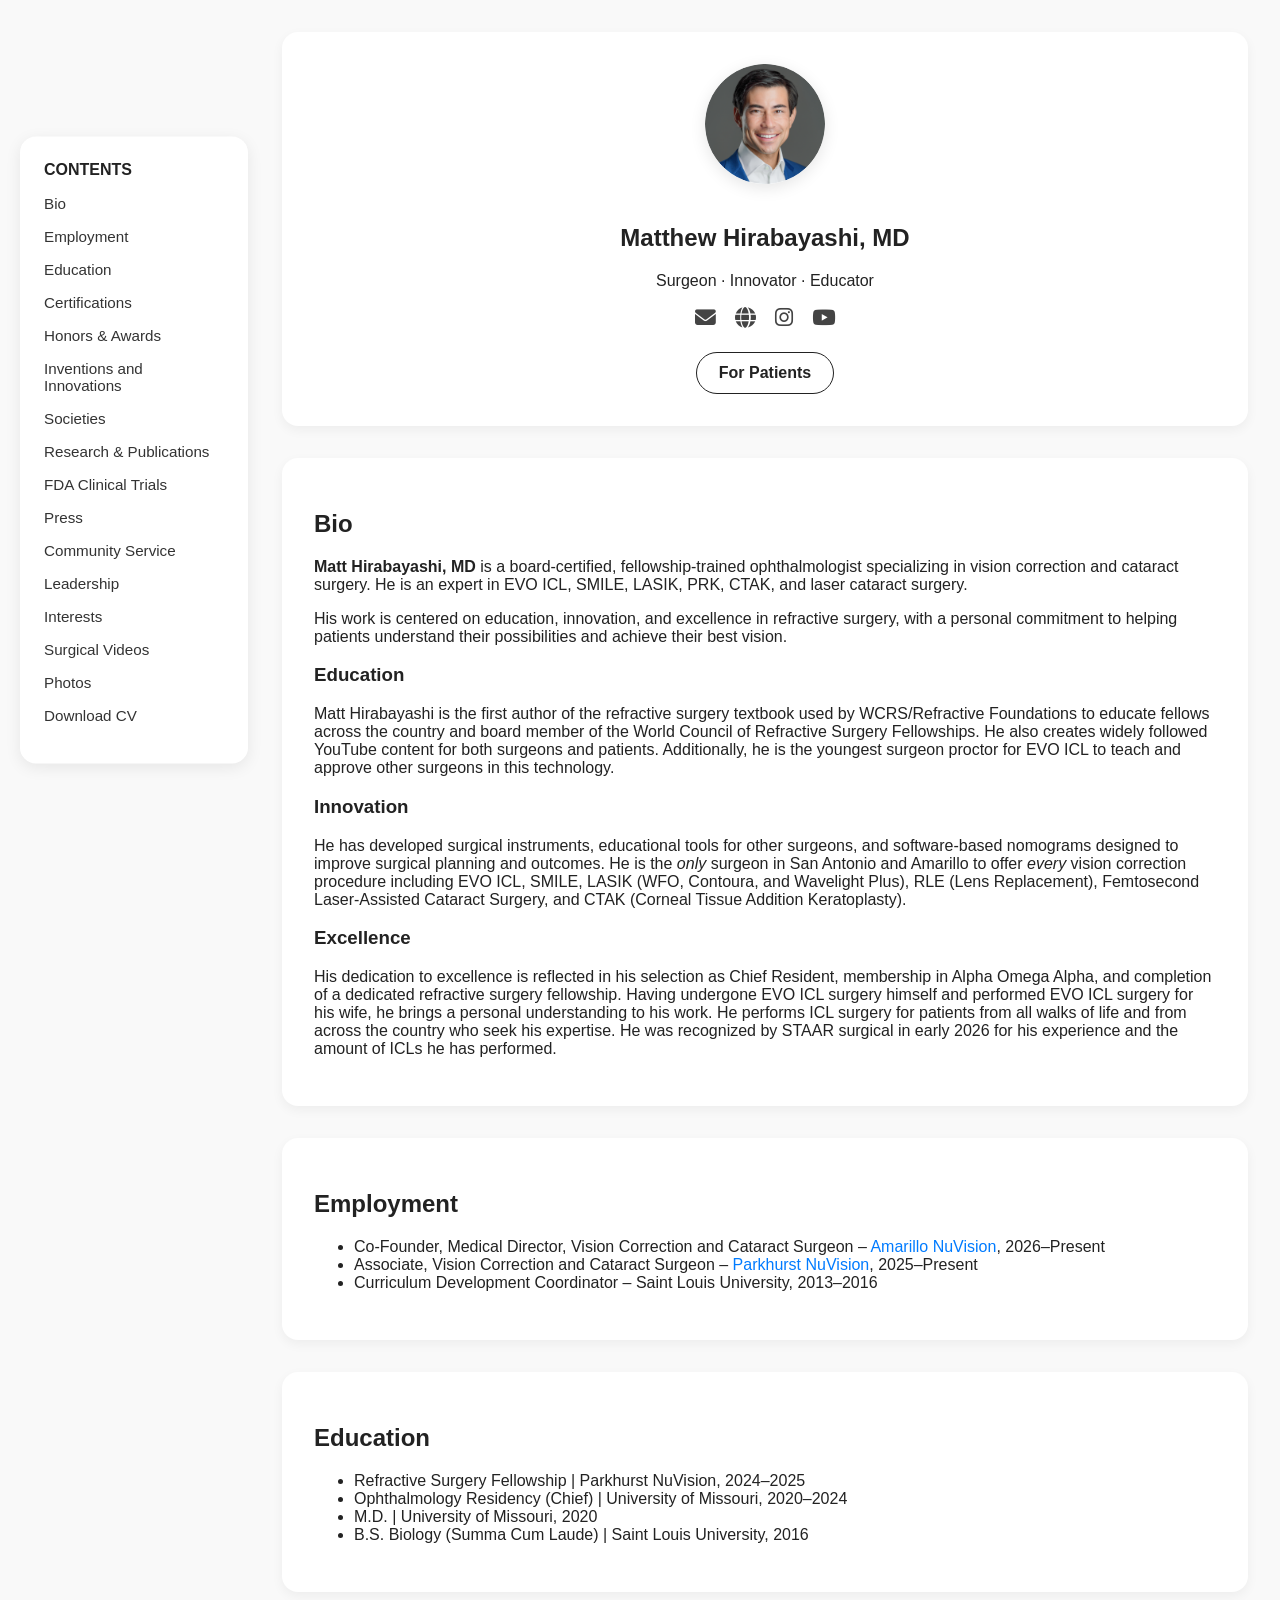
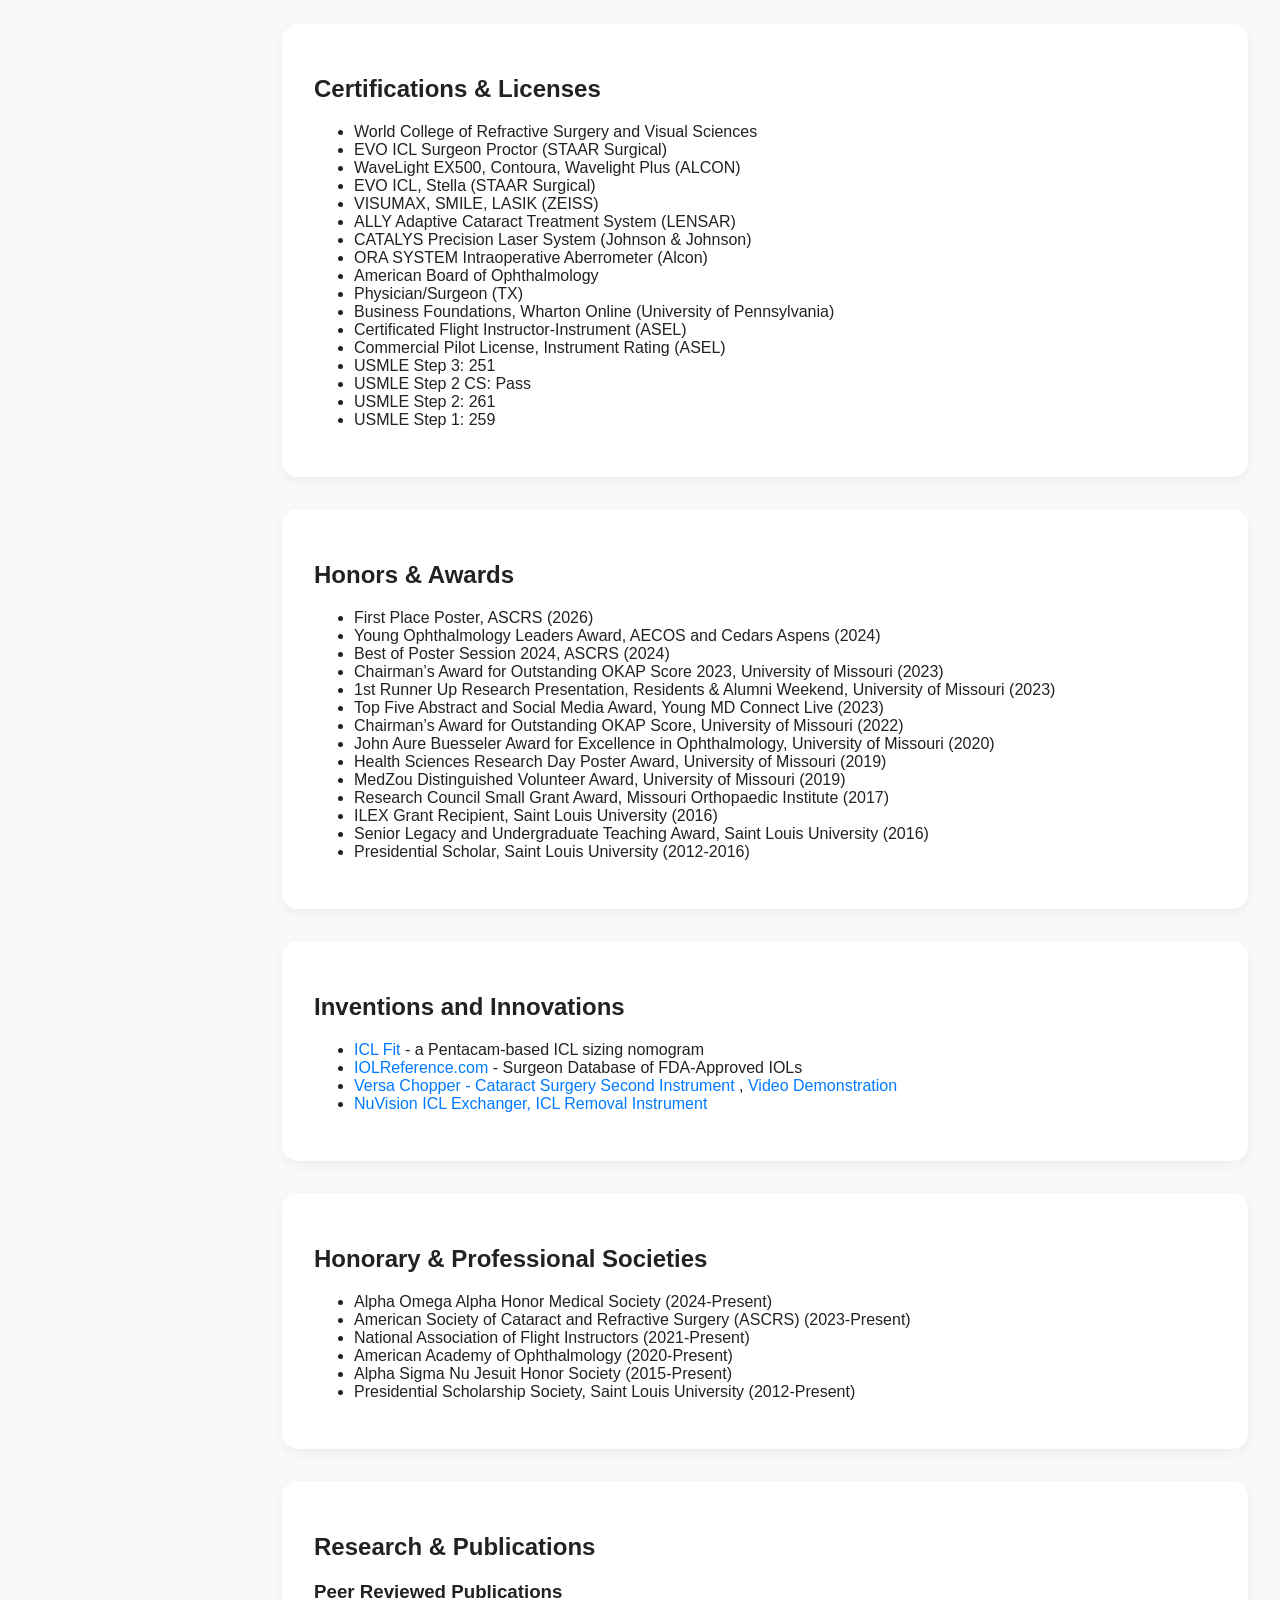
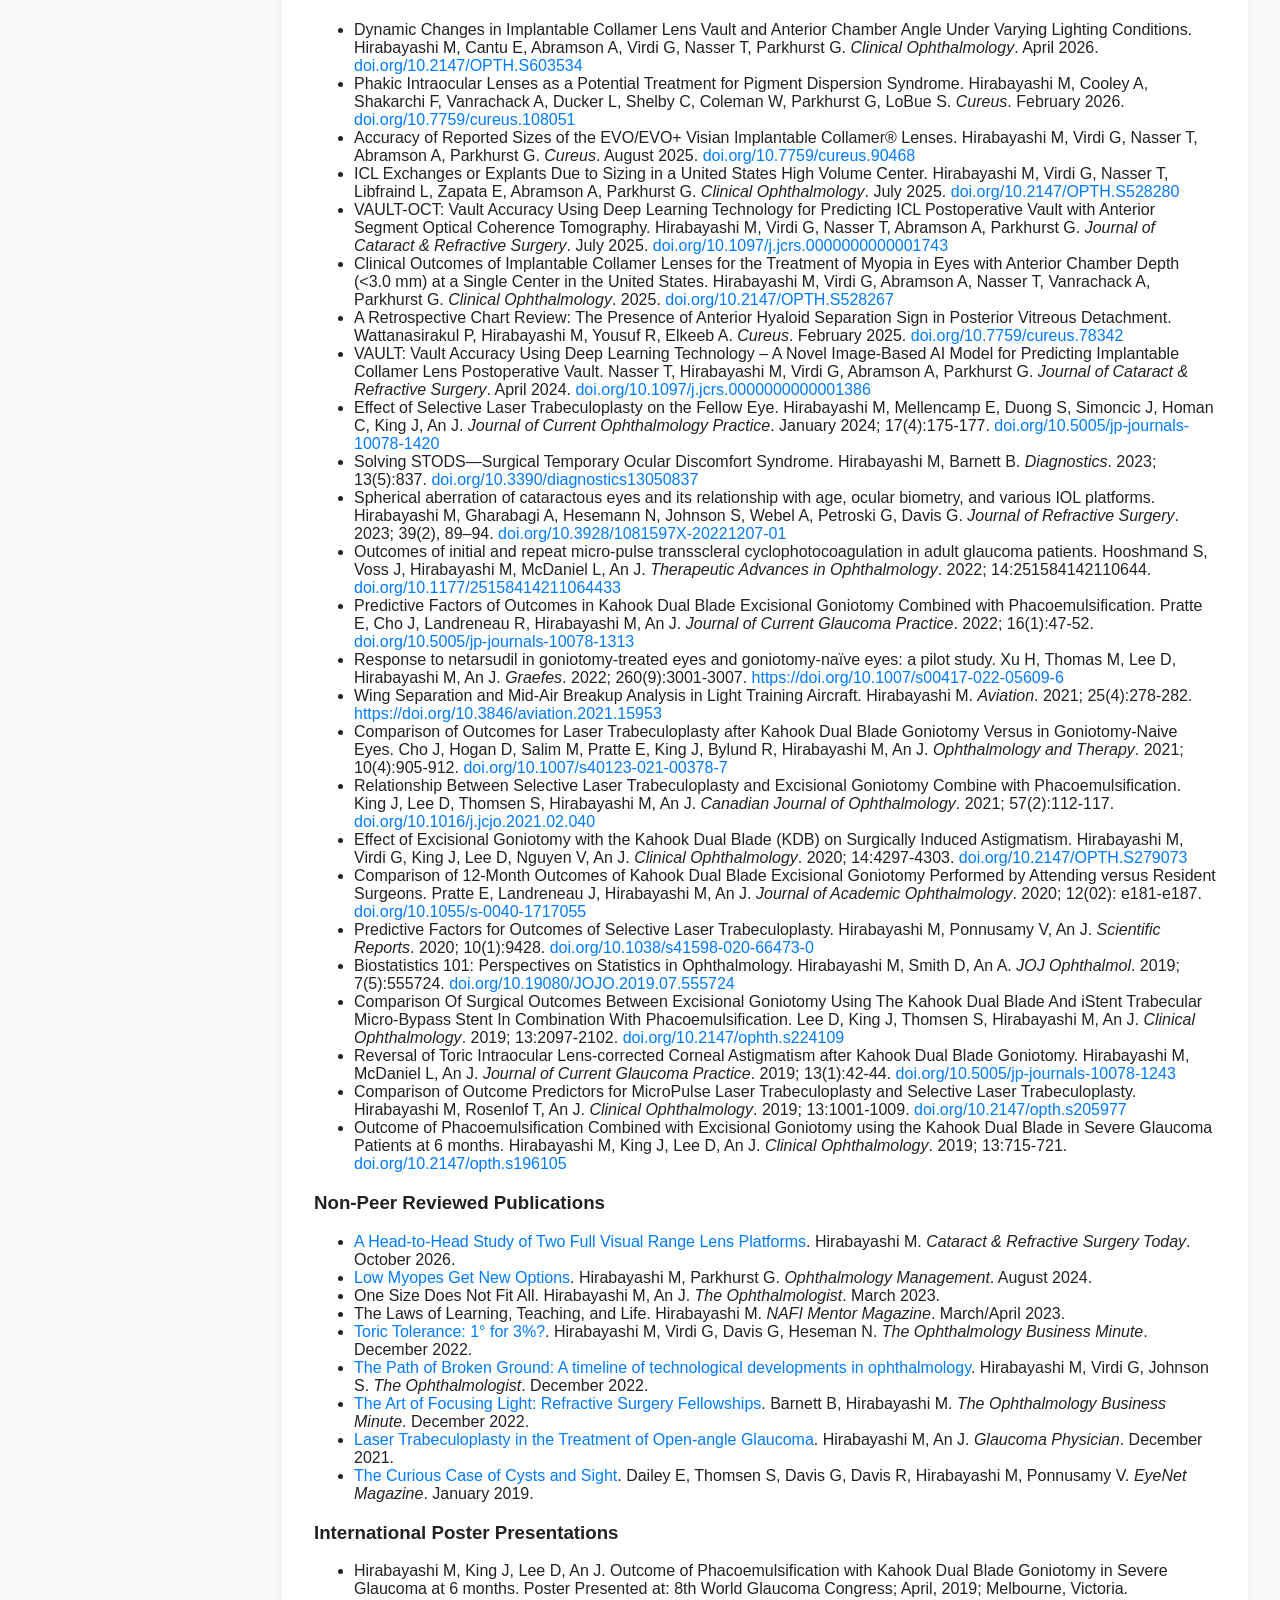
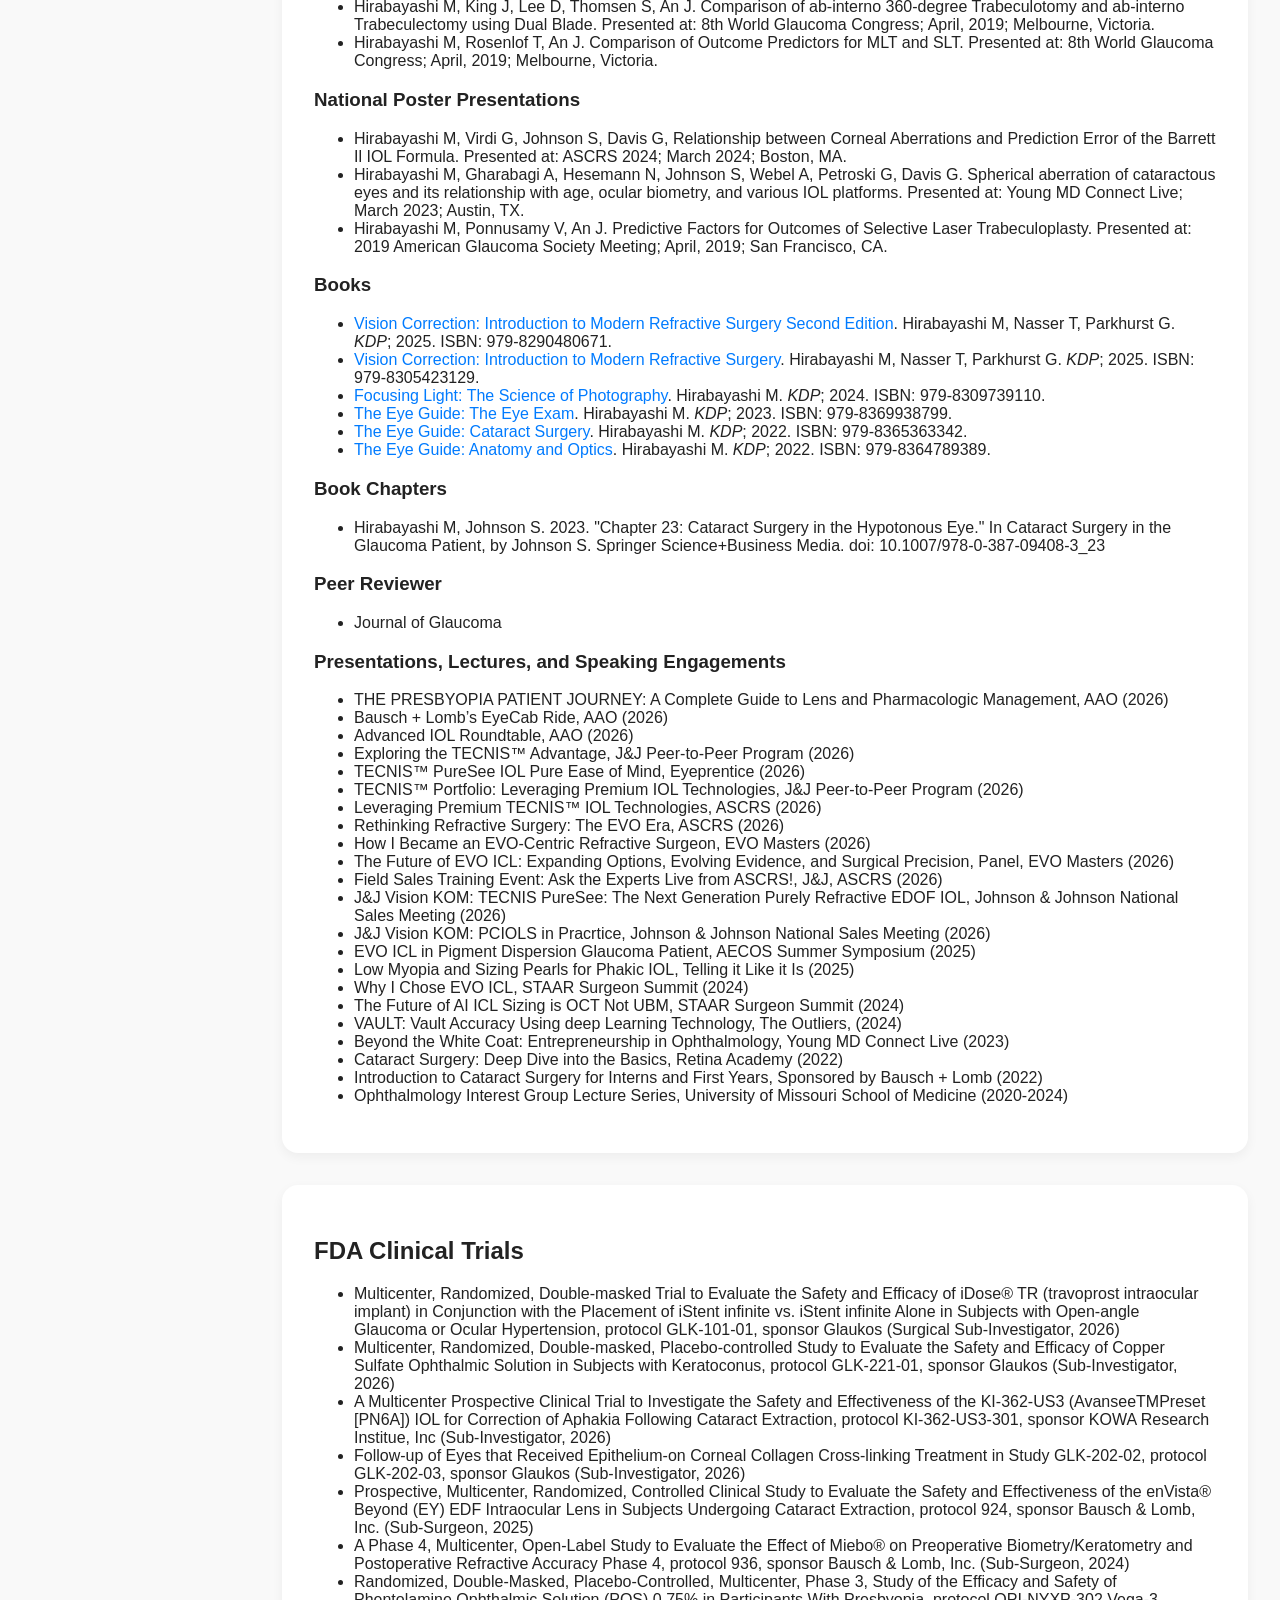
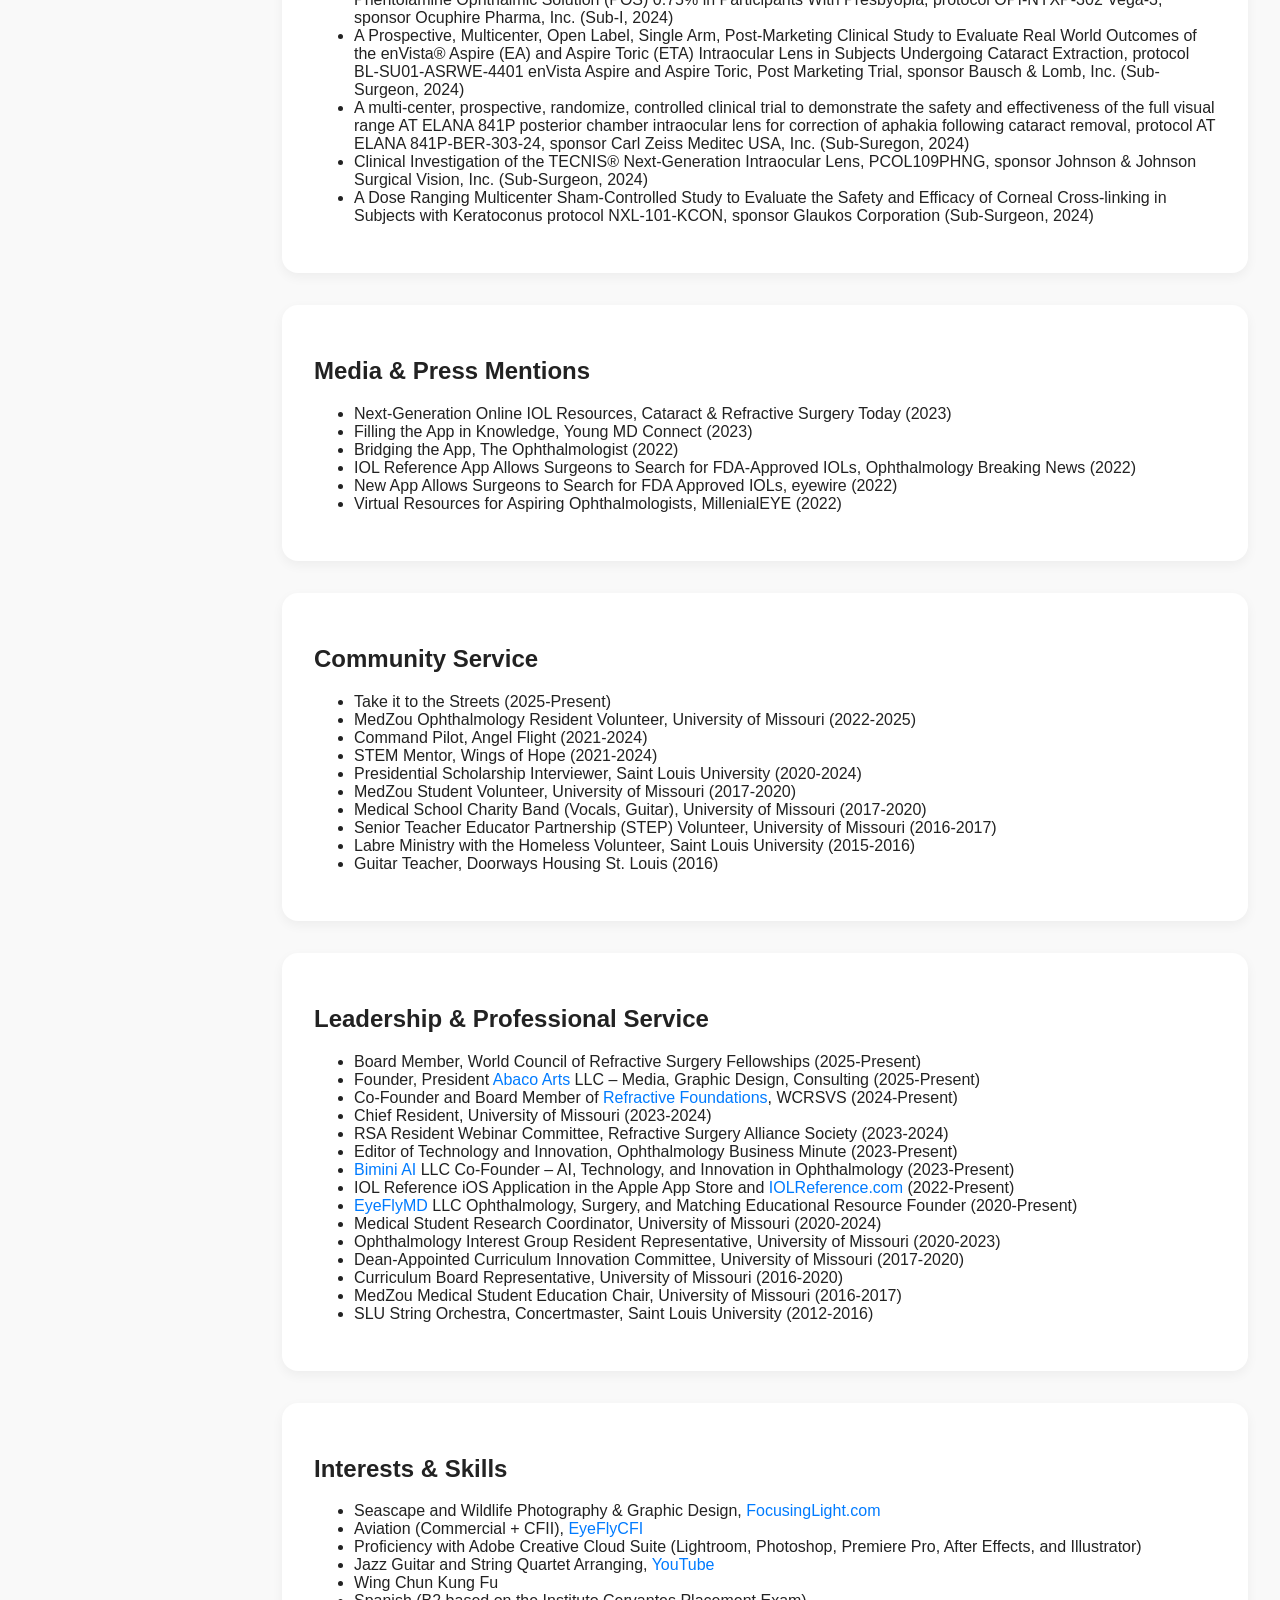
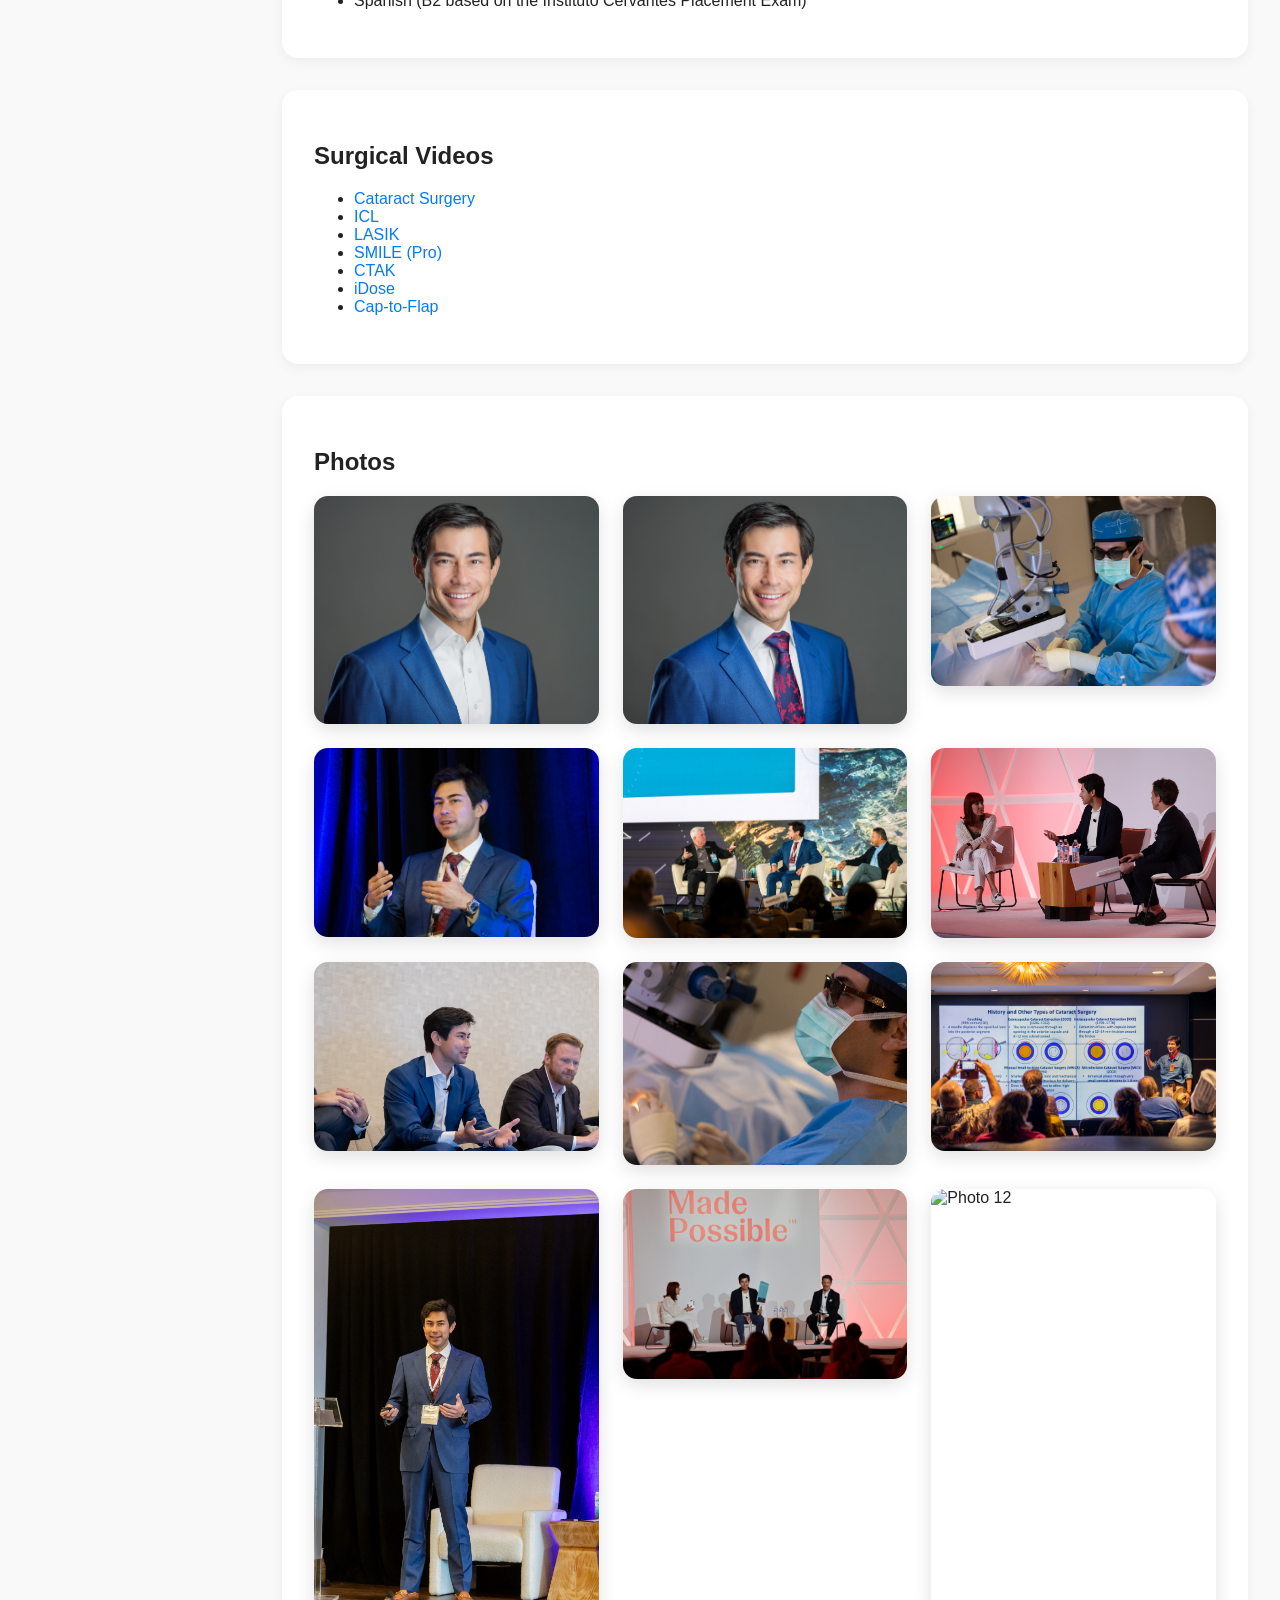
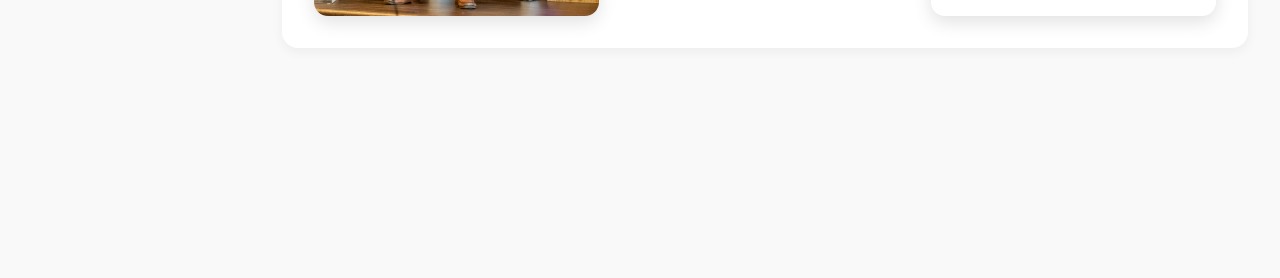
==== index.html @ 07cb93c8 "Add new publication link to index.html" ====
<!DOCTYPE html>
<html lang="en">

  <head>
  <meta charset="UTF-8">
  <meta
    name="viewport"
    content="width=device-width, initial-scale=1.0"
  >

  <!-- Redirect root domain to www -->
  <script>
    if (location.hostname === "matthira.com") {
      location.href =
        "https://www.matthira.com" +
        location.pathname +
        location.search +
        location.hash;
    }
  </script>

  <title>
    Matthew Hirabayashi, MD | Ophthalmologist | Vision Correction &amp; Cataract Surgeon
  </title>

  <meta
    name="description"
    content="Matthew Hirabayashi, MD is a board-certified ophthalmologist and fellowship-trained vision correction and cataract surgeon specializing in EVO ICL, SMILE, LASIK, PRK, refractive lens exchange, laser cataract surgery, and ophthalmic innovation."
  >

  <meta
    name="author"
    content="Matthew Hirabayashi, MD"
  >

  <link
    rel="canonical"
    href="https://www.matthira.com/"
  >

  <!-- Favicons -->
  <link
    rel="apple-touch-icon"
    sizes="180x180"
    href="/assets/apple-touch-icon.png"
  >

  <link
    rel="icon"
    type="image/png"
    sizes="32x32"
    href="/assets/favicon-32x32.png"
  >

  <link
    rel="icon"
    type="image/png"
    sizes="16x16"
    href="/assets/favicon-16x16.png"
  >

  <link
    rel="icon"
    href="/assets/favicon.ico"
    type="image/x-icon"
  >

  <link
    rel="manifest"
    href="/site.webmanifest"
  >

  <!-- Open Graph -->
  <meta
    property="og:type"
    content="profile"
  >

  <meta
    property="og:title"
    content="Matthew Hirabayashi, MD"
  >

  <meta
    property="og:description"
    content="Vision Correction and Cataract Surgeon specializing in EVO ICL, SMILE, LASIK, PRK, refractive cataract surgery, education, innovation, and research."
  >

  <meta
    property="og:url"
    content="https://www.matthira.com/"
  >

  <meta
    property="og:site_name"
    content="Matthew Hirabayashi, MD"
  >

  <meta
    property="og:image"
    content="https://www.matthira.com/assets/Matt%20Hirabayashi%20Headshot%20Circle%20Small.png"
  >

  <meta
    property="og:image:alt"
    content="Matthew Hirabayashi, MD"
  >

  <!-- Twitter / X -->
  <meta
    name="twitter:card"
    content="summary_large_image"
  >

  <meta
    name="twitter:title"
    content="Matthew Hirabayashi, MD"
  >

  <meta
    name="twitter:description"
    content="Vision Correction and Cataract Surgeon"
  >

  <meta
    name="twitter:image"
    content="https://www.matthira.com/assets/Matt%20Hirabayashi%20Headshot%20Circle%20Small.png"
  >

  <meta
    name="twitter:image:alt"
    content="Matthew Hirabayashi, MD"
  >

  <!-- Stylesheets -->
  <link
    rel="stylesheet"
    href="https://cdnjs.cloudflare.com/ajax/libs/font-awesome/6.4.0/css/all.min.css"
  >

  <link
    rel="stylesheet"
    href="style.css"
  >

  <!-- Structured Data -->
  <script type="application/ld+json">
  {
    "@context": "https://schema.org",
    "@graph": [
      {
        "@type": "WebSite",
        "@id": "https://www.matthira.com/#website",
        "url": "https://www.matthira.com/",
        "name": "Matthew Hirabayashi, MD",
        "publisher": {
          "@id": "https://www.matthira.com/#person"
        },
        "inLanguage": "en-US"
      },
      {
        "@type": "ProfilePage",
        "@id": "https://www.matthira.com/#profile-page",
        "url": "https://www.matthira.com/",
        "name": "Matthew Hirabayashi, MD",
        "description": "Professional profile, curriculum vitae, publications, research, innovations, clinical trials, presentations, surgical videos, and photography of Matthew Hirabayashi, MD.",
        "isPartOf": {
          "@id": "https://www.matthira.com/#website"
        },
        "mainEntity": {
          "@id": "https://www.matthira.com/#person"
        },
        "primaryImageOfPage": {
          "@id": "https://www.matthira.com/#headshot"
        },
        "inLanguage": "en-US"
      },
      {
        "@type": "ImageObject",
        "@id": "https://www.matthira.com/#headshot",
        "url": "https://www.matthira.com/assets/Matt%20Hirabayashi%20Headshot%20Circle%20Small.png",
        "contentUrl": "https://www.matthira.com/assets/Matt%20Hirabayashi%20Headshot%20Circle%20Small.png",
        "caption": "Matthew Hirabayashi, MD"
      },
      {
        "@type": "Person",
        "@id": "https://www.matthira.com/#person",
        "name": "Matthew Hirabayashi, MD",
        "givenName": "Matthew",
        "familyName": "Hirabayashi",
        "honorificPrefix": "Dr.",
        "honorificSuffix": "MD",
        "url": "https://www.matthira.com/",
        "mainEntityOfPage": {
          "@id": "https://www.matthira.com/#profile-page"
        },
        "image": {
          "@id": "https://www.matthira.com/#headshot"
        },
        "email": "matt@eyeflymd.com",
        "jobTitle": "Vision Correction and Cataract Surgeon",
        "hasOccupation": {
          "@type": "Occupation",
          "name": "Ophthalmologist"
        },
        "description": "Board-certified ophthalmologist and fellowship-trained vision correction and cataract surgeon specializing in EVO ICL, SMILE, LASIK, PRK, refractive lens exchange, laser cataract surgery, education, innovation, research, and ophthalmic technology.",
        "nationality": {
          "@type": "Country",
          "name": "United States"
        },
        "knowsAbout": [
          "Ophthalmology",
          "Vision correction",
          "Refractive surgery",
          "Cataract surgery",
          "EVO ICL",
          "Implantable Collamer Lens surgery",
          "SMILE laser vision correction",
          "LASIK",
          "PRK",
          "CTAK",
          "Refractive lens exchange",
          "Laser cataract surgery",
          "Premium intraocular lenses",
          "Ophthalmic artificial intelligence",
          "Medical education",
          "Medical innovation"
        ],
        "alumniOf": [
          {
            "@type": "CollegeOrUniversity",
            "name": "Saint Louis University"
          },
          {
            "@type": "CollegeOrUniversity",
            "name": "University of Missouri School of Medicine"
          }
        ],
        "worksFor": [
          {
            "@id": "https://www.matthira.com/#amarillo-nuvision"
          },
          {
            "@id": "https://www.matthira.com/#parkhurst-nuvision"
          }
        ],
        "hasCredential": [
          {
            "@type": "EducationalOccupationalCredential",
            "credentialCategory": "Board Certification",
            "recognizedBy": {
              "@type": "Organization",
              "name": "American Board of Ophthalmology"
            }
          }
        ],
        "award": [
          "First Place Poster, ASCRS, 2026",
          "Young Ophthalmology Leaders Award, AECOS and Cedars Aspens, 2024",
          "Best of Poster Session, ASCRS, 2024",
          "Chairman's Award for Outstanding OKAP Score, University of Missouri, 2023"
        ],
        "memberOf": [
          {
            "@type": "Organization",
            "name": "Alpha Omega Alpha Honor Medical Society"
          }
        ],
        "sameAs": [
  "https://eyeflymd.com/",
  "https://www.instagram.com/eyeflymd/",
  "https://www.youtube.com/@eyeflymd",
  "https://orcid.org/0000-0002-0925-5494"
]
      },
      {
        "@type": "MedicalOrganization",
        "@id": "https://www.matthira.com/#amarillo-nuvision",
        "name": "Amarillo NuVision",
        "url": "https://amarillonuvision.com/",
        "description": "Ophthalmology practice providing vision correction and cataract surgery."
      },
      {
        "@type": "MedicalOrganization",
        "@id": "https://www.matthira.com/#parkhurst-nuvision",
        "name": "Parkhurst NuVision",
        "url": "https://sanantonio-lasik.com/",
        "description": "Ophthalmology practice providing vision correction and cataract surgery."
      },
      {
        "@type": "Book",
        "@id": "https://www.matthira.com/#vision-correction-second-edition",
        "name": "Vision Correction: Introduction to Modern Refractive Surgery Second Edition",
        "isbn": "9798290480671",
        "url": "https://www.amazon.com/dp/B0FGFSXNWT",
        "datePublished": "2025",
        "inLanguage": "en-US",
        "author": {
          "@id": "https://www.matthira.com/#person"
        }
      },
      {
        "@type": "Book",
        "@id": "https://www.matthira.com/#vision-correction-first-edition",
        "name": "Vision Correction: Introduction to Modern Refractive Surgery",
        "isbn": "9798305423129",
        "url": "https://www.amazon.com/dp/B0DRYW1MYW",
        "datePublished": "2025",
        "inLanguage": "en-US",
        "author": {
          "@id": "https://www.matthira.com/#person"
        }
      },
      {
        "@type": "Book",
        "@id": "https://www.matthira.com/#focusing-light",
        "name": "Focusing Light: The Science of Photography",
        "isbn": "9798309739110",
        "url": "https://www.amazon.com/dp/B0DWJG1XPD",
        "datePublished": "2024",
        "inLanguage": "en-US",
        "author": {
          "@id": "https://www.matthira.com/#person"
        }
      },
      {
        "@type": "Book",
        "@id": "https://www.matthira.com/#eye-guide-eye-exam",
        "name": "The Eye Guide: The Eye Exam",
        "isbn": "9798369938799",
        "url": "https://www.amazon.com/dp/B0BRDFBZDB",
        "datePublished": "2023",
        "inLanguage": "en-US",
        "author": {
          "@id": "https://www.matthira.com/#person"
        }
      },
      {
        "@type": "Book",
        "@id": "https://www.matthira.com/#eye-guide-cataract-surgery",
        "name": "The Eye Guide: Cataract Surgery",
        "isbn": "9798365363342",
        "url": "https://www.amazon.com/dp/B0BN1STFJ9",
        "datePublished": "2022",
        "inLanguage": "en-US",
        "author": {
          "@id": "https://www.matthira.com/#person"
        }
      },
      {
        "@type": "Book",
        "@id": "https://www.matthira.com/#eye-guide-anatomy-optics",
        "name": "The Eye Guide: Anatomy and Optics",
        "isbn": "9798364789389",
        "url": "https://www.amazon.com/dp/B0BN1XBGQV",
        "datePublished": "2022",
        "inLanguage": "en-US",
        "author": {
          "@id": "https://www.matthira.com/#person"
        }
      }
    ]
  }
  </script>
</head>
  
<body>
  <!-- Sidebar Navigation -->
  <div class="sidebar" id="sidebar">
    <h3>Contents</h3>
    <nav>
      <a href="#bio">Bio</a>
      <a href="#employment">Employment</a>
      <a href="#education">Education</a>
      <a href="#certifications">Certifications</a>
      <a href="#honors">Honors & Awards</a>
      <a href="#inventions">Inventions and Innovations</a>
      <a href="#societies">Societies</a>
      <a href="#publications">Research & Publications</a>
      <a href="#FDA">FDA Clinical Trials</a>
      <a href="#press">Press</a>
      <a href="#community">Community Service</a>
      <a href="#leadership">Leadership</a>
      <a href="#interests">Interests</a>
      <a href="#videos">Surgical Videos</a>
      <a href="#photos">Photos</a>
      <a href="#cv">Download CV</a>
    </nav>
  </div>

  <!-- Main Content -->
  <div class="main">

    <!-- Header Section -->
    <section class="section fade-in header">
      <img src="assets/Matt Hirabayashi Headshot Circle Small.png" alt="Matthew Hirabayashi headshot" class="headshot" />
      <h1>Matthew Hirabayashi, MD</h1>
      <p>Surgeon · Innovator · Educator</p>
      <div class="contact-icons">
        <a href="mailto:matt@eyeflymd.com" aria-label="Email"><i class="fas fa-envelope"></i></a>
        <a href="https://eyeflymd.com" aria-label="Website" target="_blank"><i class="fas fa-globe"></i></a>
        <a href="https://instagram.com/eyeflymd" aria-label="Instagram" target="_blank"><i class="fab fa-instagram"></i></a>
        <a href="https://youtube.com/@eyeflymd" aria-label="YouTube" target="_blank"><i class="fab fa-youtube"></i></a>
      </div>
       <a
    href="/for-patients/"
    class="patients-button"
      >
      For Patients
      </a>
</section>
    </section>

<!-- Bio -->
<section class="section fade-in" id="bio">
  <h2>Bio</h2>

  <div class="bio-card">
    <p class="bio-lead">
      <strong>Matt Hirabayashi, MD</strong> is a board-certified, fellowship-trained ophthalmologist specializing in
      vision correction and cataract surgery. He is an expert in EVO ICL, SMILE, LASIK,
      PRK, CTAK, and laser cataract surgery.
    </p>

    <p>
      His work is centered on education, innovation, and excellence in refractive
      surgery, with a personal commitment to helping patients understand their
      possibilities and achieve their best vision.
    </p>

    <div class="bio-highlights">
      <div class="bio-highlight">
        <h3>Education</h3>
        <p>
          Matt Hirabayashi is the first author of the refractive surgery textbook
          used by WCRS/Refractive Foundations to educate fellows across the country and 
          board member of the World Council of Refractive Surgery Fellowships.
          He also creates widely followed YouTube content for both surgeons and
          patients. Additionally, he is the youngest surgeon proctor for EVO ICL to 
          teach and approve other surgeons in this technology.
        </p>
      </div>

      <div class="bio-highlight">
        <h3>Innovation</h3>
        <p>
          He has developed surgical instruments, educational tools for other
          surgeons, and software-based nomograms designed to improve surgical
          planning and outcomes. He is the <i>only</i> surgeon in San Antonio and Amarillo
          to offer <i>every</i> vision correction procedure including EVO ICL, SMILE, LASIK 
          (WFO, Contoura, and Wavelight Plus), RLE (Lens Replacement), Femtosecond Laser-Assisted
          Cataract Surgery, and CTAK (Corneal Tissue Addition Keratoplasty).
        </p>
      </div>

      <div class="bio-highlight">
        <h3>Excellence</h3>
        <p>
          His dedication to excellence is reflected in his selection as Chief
          Resident, membership in Alpha Omega Alpha, and completion of a dedicated
          refractive surgery fellowship. Having undergone EVO ICL surgery himself
          and performed EVO ICL surgery for his wife, he brings a personal
          understanding to his work. He performs ICL surgery for patients from all
          walks of life and from across the country who seek his expertise. He was
          recognized by STAAR surgical in early 2026 for his experience and the 
          amount of ICLs he has performed.
        </p>
      </div>
    </div>
  </div>
</section>
    
    <!-- Employment -->
    <section class="section fade-in" id="employment">
      <h2>Employment</h2>
      <ul>
        <li>Co-Founder, Medical Director, Vision Correction and Cataract Surgeon – <a href="https://amarillonuvision.com/" target="_blank">Amarillo NuVision</a>, 2026–Present</li>
        <li>Associate, Vision Correction and Cataract Surgeon – <a href="https://sanantonio-lasik.com/" target="_blank">Parkhurst NuVision</a>, 2025–Present</li>
        <li>Curriculum Development Coordinator – Saint Louis University, 2013–2016 </li>
      </ul>
    </section>
    
    <!-- Education -->
    <section class="section fade-in" id="education">
      <h2>Education</h2>
      <ul>
        <li>Refractive Surgery Fellowship     | Parkhurst NuVision, 2024–2025</li>
        <li>Ophthalmology Residency (Chief)   | University of Missouri, 2020–2024</li>
        <li>M.D.                              | University of Missouri, 2020</li>
        <li>B.S. Biology (Summa Cum Laude)    | Saint Louis University, 2016</li>
      </ul>
    </section>

    <!-- Certifications -->
    <section class="section fade-in" id="certifications">
      <h2>Certifications & Licenses</h2>
      <ul>
        <li>World College of Refractive Surgery and Visual Sciences</li>
        <li>EVO ICL Surgeon Proctor (STAAR Surgical)</li>
        <li>WaveLight EX500, Contoura, Wavelight Plus (ALCON)</li>
        <li>EVO ICL, Stella (STAAR Surgical)</li>
        <li>VISUMAX, SMILE, LASIK (ZEISS)</li>
        <li>ALLY Adaptive Cataract Treatment System (LENSAR)</li>
        <li>CATALYS Precision Laser System (Johnson & Johnson)</li>
        <li>ORA SYSTEM Intraoperative Aberrometer (Alcon)</li>
        <li>American Board of Ophthalmology</li>
        <li>Physician/Surgeon (TX)</li>
        <li>Business Foundations, Wharton Online (University of Pennsylvania)</li>
        <li>Certificated Flight Instructor-Instrument (ASEL)</li>
        <li>Commercial Pilot License, Instrument Rating (ASEL)</li>
        <li>USMLE Step 3: 251</li>
        <li>USMLE Step 2 CS: Pass</li>
        <li>USMLE Step 2: 261</li>
        <li>USMLE Step 1: 259</li>
      </ul>
    </section>

    <!-- Honors -->
    <section class="section fade-in" id="honors">
      <h2>Honors & Awards</h2>
      <ul>
        <li>First Place Poster, ASCRS (2026)</li>
        <li>Young Ophthalmology Leaders Award, AECOS and Cedars Aspens (2024)</li>
        <li>Best of Poster Session 2024, ASCRS (2024)</li>
        <li>Chairman’s Award for Outstanding OKAP Score 2023, University of Missouri (2023)</li>
        <li>1st Runner Up Research Presentation, Residents & Alumni Weekend, University of Missouri (2023)</li>
        <li>Top Five Abstract and Social Media Award, Young MD Connect Live (2023)</li>
        <li>Chairman’s Award for Outstanding OKAP Score, University of Missouri (2022)</li>
        <li>John Aure Buesseler Award for Excellence in Ophthalmology, University of Missouri (2020)</li>
        <li>Health Sciences Research Day Poster Award, University of Missouri (2019)</li>
        <li>MedZou Distinguished Volunteer Award, University of Missouri (2019)</li>
        <li>Research Council Small Grant Award, Missouri Orthopaedic Institute (2017)</li>
        <li>ILEX Grant Recipient, Saint Louis University (2016)</li>
        <li>Senior Legacy and Undergraduate Teaching Award, Saint Louis University (2016)</li>
        <li>Presidential Scholar, Saint Louis University (2012-2016)</li>
      </ul>
    </section>

    <!-- Inventions -->
    <section class="section fade-in" id="inventions">
      <h2>Inventions and Innovations</h2>
      <ul>
        <li><a href="https://www.icl.fit/" target="_blank" rel="noopener noreferrer">ICL Fit</a> - a Pentacam-based ICL sizing nomogram</li>
        <li><a href="https://IOLReference.com" target="_blank">IOLReference.com</a> - Surgeon Database of FDA-Approved IOLs</li>
        <li><a href="assets/chopper.jpg" target="_blank" rel="noopener noreferrer">Versa Chopper - Cataract Surgery Second Instrument
            </a>,<a href="assets/chopperdemo.mp4" target="_blank" rel="noopener noreferrer"> Video Demonstration</a>
        </li>
        <li><a href="assets/nuvisionicl.jpg" target="_blank" rel="noopener noreferrer">NuVision ICL Exchanger, ICL Removal Instrument</a></li>
      </ul>
    </section>
    
    <!-- Societies -->
    <section class="section fade-in" id="societies">
      <h2>Honorary & Professional Societies</h2>
      <ul>
        <li>Alpha Omega Alpha Honor Medical Society (2024-Present)</li>
        <li>American Society of Cataract and Refractive Surgery (ASCRS) (2023-Present)</li>
        <li>National Association of Flight Instructors (2021-Present)</li>    
        <li>American Academy of Ophthalmology (2020-Present)</li>
        <li>Alpha Sigma Nu Jesuit Honor Society (2015-Present)</li>
        <li>Presidential Scholarship Society, Saint Louis University (2012-Present)</li>
      </ul>
    </section>
    
    <!-- Publications -->
    <section class="section fade-in" id="publications">
      <h2>Research & Publications</h2>
      <h3>Peer Reviewed Publications</h3>
      <ul>
        <li>Dynamic Changes in Implantable Collamer Lens Vault and Anterior Chamber Angle Under Varying Lighting Conditions. Hirabayashi M, Cantu E, Abramson A, Virdi G, Nasser T, Parkhurst G. <em>Clinical Ophthalmology</em>. April 2026. <a href="https://doi.org/10.2147/OPTH.S603534" target="_blank">doi.org/10.2147/OPTH.S603534</a></li>
        <li>Phakic Intraocular Lenses as a Potential Treatment for Pigment Dispersion Syndrome. Hirabayashi M, Cooley A, Shakarchi F, Vanrachack A, Ducker L, Shelby C, Coleman W, Parkhurst G, LoBue S. <em>Cureus</em>. February 2026. <a href="https://doi.org/10.7759/cureus.108051" target="_blank">doi.org/10.7759/cureus.108051</a></li>
        <li>Accuracy of Reported Sizes of the EVO/EVO+ Visian Implantable Collamer® Lenses. Hirabayashi M, Virdi G, Nasser T, Abramson A, Parkhurst G. <em>Cureus</em>. August 2025. <a href="https://doi.org/10.7759/cureus.90468" target="_blank">doi.org/10.7759/cureus.90468</a></li>
        <li>ICL Exchanges or Explants Due to Sizing in a United States High Volume Center. Hirabayashi M, Virdi G, Nasser T, Libfraind L, Zapata E, Abramson A, Parkhurst G. <em>Clinical Ophthalmology</em>. July 2025. <a href="https://doi.org/10.2147/OPTH.S528280" target="_blank">doi.org/10.2147/OPTH.S528280</a></li>
        <li>VAULT-OCT: Vault Accuracy Using Deep Learning Technology for Predicting ICL Postoperative Vault with Anterior Segment Optical Coherence Tomography. Hirabayashi M, Virdi G, Nasser T, Abramson A, Parkhurst G. <em>Journal of Cataract & Refractive Surgery</em>. July 2025. <a href="https://doi.org/10.1097/j.jcrs.0000000000001743" target="_blank">doi.org/10.1097/j.jcrs.0000000000001743</a></li>
        <li>Clinical Outcomes of Implantable Collamer Lenses for the Treatment of Myopia in Eyes with Anterior Chamber Depth (&lt;3.0 mm) at a Single Center in the United States. Hirabayashi M, Virdi G, Abramson A, Nasser T, Vanrachack A, Parkhurst G. <em>Clinical Ophthalmology</em>. 2025. <a href="https://doi.org/10.2147/OPTH.S528267" target="_blank">doi.org/10.2147/OPTH.S528267</a></li>
        <li>A Retrospective Chart Review: The Presence of Anterior Hyaloid Separation Sign in Posterior Vitreous Detachment. Wattanasirakul P, Hirabayashi M, Yousuf R, Elkeeb A. <em>Cureus</em>. February 2025. <a href="https://doi.org/10.7759/cureus.78342" target="_blank">doi.org/10.7759/cureus.78342</a></li>
        <li>VAULT: Vault Accuracy Using Deep Learning Technology – A Novel Image-Based AI Model for Predicting Implantable Collamer Lens Postoperative Vault. Nasser T, Hirabayashi M, Virdi G, Abramson A, Parkhurst G. <em>Journal of Cataract & Refractive Surgery</em>. April 2024. <a href="https://doi.org/10.1097/j.jcrs.0000000000001386" target="_blank">doi.org/10.1097/j.jcrs.0000000000001386</a></li>
        <li>Effect of Selective Laser Trabeculoplasty on the Fellow Eye. Hirabayashi M, Mellencamp E, Duong S, Simoncic J, Homan C, King J, An J. <em>Journal of Current Ophthalmology Practice</em>. January 2024; 17(4):175-177. <a href="https://doi.org/10.5005/jp-journals-10078-1420" target="_blank">doi.org/10.5005/jp-journals-10078-1420</a></li>
        <li>Solving STODS—Surgical Temporary Ocular Discomfort Syndrome. Hirabayashi M, Barnett B. <em>Diagnostics</em>. 2023; 13(5):837. <a href="https://doi.org/10.3390/diagnostics13050837" target="_blank">doi.org/10.3390/diagnostics13050837</a></li>
        <li>Spherical aberration of cataractous eyes and its relationship with age, ocular biometry, and various IOL platforms. Hirabayashi M, Gharabagi A, Hesemann N, Johnson S, Webel A, Petroski G, Davis G. <em>Journal of Refractive Surgery</em>. 2023; 39(2), 89–94. <a href="https://doi.org/10.3928/1081597X-20221207-01" target="_blank">doi.org/10.3928/1081597X-20221207-01</a></li>
        <li>Outcomes of initial and repeat micro-pulse transscleral cyclophotocoagulation in adult glaucoma patients. Hooshmand S, Voss J, Hirabayashi M, McDaniel L, An J. <em>Therapeutic Advances in Ophthalmology</em>. 2022; 14:251584142110644. <a href="https://doi.org/10.1177/25158414211064433" target="_blank">doi.org/10.1177/25158414211064433</a></li>
        <li>Predictive Factors of Outcomes in Kahook Dual Blade Excisional Goniotomy Combined with Phacoemulsification. Pratte E, Cho J, Landreneau R, Hirabayashi M, An J. <em>Journal of Current Glaucoma Practice</em>. 2022; 16(1):47-52. <a href="https://doi.org/10.5005/jp-journals-10078-1313" target="_blank">doi.org/10.5005/jp-journals-10078-1313</a></li>
        <li>Response to netarsudil in goniotomy-treated eyes and goniotomy-naïve eyes: a pilot study. Xu H, Thomas M, Lee D, Hirabayashi M, An J. <em>Graefes</em>. 2022; 260(9):3001-3007. <a href="https://doi.org/10.1007/s00417-022-05609-6" target="_blank">https://doi.org/10.1007/s00417-022-05609-6</a></li>
        <li>Wing Separation and Mid-Air Breakup Analysis in Light Training Aircraft. Hirabayashi M. <em>Aviation</em>. 2021; 25(4):278-282. <a href="https://doi.org/10.3846/aviation.2021.15953" target="_blank">https://doi.org/10.3846/aviation.2021.15953</a></li>
        <li>Comparison of Outcomes for Laser Trabeculoplasty after Kahook Dual Blade Goniotomy Versus in Goniotomy-Naive Eyes. Cho J, Hogan D, Salim M, Pratte E, King J, Bylund R, Hirabayashi M, An J. <em>Ophthalmology and Therapy</em>. 2021; 10(4):905-912. <a href="https://doi.org/10.1007/s40123-021-00378-7" target="_blank">doi.org/10.1007/s40123-021-00378-7</a></li>
        <li>Relationship Between Selective Laser Trabeculoplasty and Excisional Goniotomy Combine with Phacoemulsification. King J, Lee D, Thomsen S, Hirabayashi M, An J. <em>Canadian Journal of Ophthalmology</em>. 2021; 57(2):112-117. <a href="https://doi.org/10.1016/j.jcjo.2021.02.040" target="_blank">doi.org/10.1016/j.jcjo.2021.02.040</a></li>
        <li>Effect of Excisional Goniotomy with the Kahook Dual Blade (KDB) on Surgically Induced Astigmatism. Hirabayashi M, Virdi G, King J, Lee D, Nguyen V, An J. <em>Clinical Ophthalmology</em>. 2020; 14:4297-4303. <a href="https://doi.org/10.2147/OPTH.S279073" target="_blank">doi.org/10.2147/OPTH.S279073</a></li>
        <li>Comparison of 12-Month Outcomes of Kahook Dual Blade Excisional Goniotomy Performed by Attending versus Resident Surgeons. Pratte E, Landreneau J, Hirabayashi M, An J. <em>Journal of Academic Ophthalmology</em>. 2020; 12(02): e181-e187. <a href="https://doi.org/10.1055/s-0040-1717055" target="_blank">doi.org/10.1055/s-0040-1717055</a></li>
        <li>Predictive Factors for Outcomes of Selective Laser Trabeculoplasty. Hirabayashi M, Ponnusamy V, An J. <em>Scientific Reports</em>. 2020; 10(1):9428. <a href="https://doi.org/10.1038/s41598-020-66473-0" target="_blank">doi.org/10.1038/s41598-020-66473-0</a></li>
        <li>Biostatistics 101: Perspectives on Statistics in Ophthalmology. Hirabayashi M, Smith D, An A. <em>JOJ Ophthalmol</em>. 2019; 7(5):555724. <a href="https://doi.org/10.19080/JOJO.2019.07.555724" target="_blank">doi.org/10.19080/JOJO.2019.07.555724</a></li>
        <li>Comparison Of Surgical Outcomes Between Excisional Goniotomy Using The Kahook Dual Blade And iStent Trabecular Micro-Bypass Stent In Combination With Phacoemulsification. Lee D, King J, Thomsen S, Hirabayashi M, An J. <em>Clinical Ophthalmology</em>. 2019; 13:2097-2102. <a href="https://doi.org/10.2147/ophth.s224109" target="_blank">doi.org/10.2147/ophth.s224109</a></li>
        <li>Reversal of Toric Intraocular Lens-corrected Corneal Astigmatism after Kahook Dual Blade Goniotomy. Hirabayashi M, McDaniel L, An J. <em>Journal of Current Glaucoma Practice</em>. 2019; 13(1):42-44. <a href="https://doi.org/10.5005/jp-journals-10078-1243" target="_blank">doi.org/10.5005/jp-journals-10078-1243</a></li>
        <li>Comparison of Outcome Predictors for MicroPulse Laser Trabeculoplasty and Selective Laser Trabeculoplasty. Hirabayashi M, Rosenlof T, An J. <em>Clinical Ophthalmology</em>. 2019; 13:1001-1009. <a href="https://doi.org/10.2147/opth.s205977" target="_blank">doi.org/10.2147/opth.s205977</a></li>
        <li>Outcome of Phacoemulsification Combined with Excisional Goniotomy using the Kahook Dual Blade in Severe Glaucoma Patients at 6 months. Hirabayashi M, King J, Lee D, An J. <em>Clinical Ophthalmology</em>. 2019; 13:715-721. <a href="https://doi.org/10.2147/opth.s196105" target="_blank">doi.org/10.2147/opth.s196105</a></li>
      </ul>
      <h3>Non-Peer Reviewed Publications</h3>
      <ul>
        <li><a href="https://crstoday.com/crst-supplements-2/a-new-era-of-advanced-iols/a-head-to-head-study-of-two-full-visual-range-lens-platforms/85326/" target="_blank">A Head-to-Head Study of Two Full Visual Range Lens Platforms</a>. Hirabayashi M. <em>Cataract & Refractive Surgery Today</em>. October 2026.</li>
        <li><a href="https://digital.ophthalmologymanagement.com/articles/low-myopes-get-new-options" target="_blank">Low Myopes Get New Options</a>. Hirabayashi M, Parkhurst G. <em>Ophthalmology Management</em>. August 2024.</li>
        <li>One Size Does Not Fit All. Hirabayashi M, An J. <em>The Ophthalmologist</em>. March 2023.</li>
        <li>The Laws of Learning, Teaching, and Life. Hirabayashi M. <em>NAFI Mentor Magazine</em>. March/April 2023.</li>
        <li><a href="https://theophthalmologist.com/issues/2023/articles/jan/seeing-is-believing" target="_blank">Toric Tolerance: 1° for 3%?</a>. Hirabayashi M, Virdi G, Davis G, Heseman N. <em>The Ophthalmology Business Minute</em>. December 2022.</li>
        <li><a href="https://theophthalmologist.com/issues/2022/articles/dec/the-path-of-broken-ground" target="_blank">The Path of Broken Ground: A timeline of technological developments in ophthalmology</a>. Hirabayashi M, Virdi G, Johnson S. <em>The Ophthalmologist</em>. December 2022.</li>
        <li><a href="https://www.researchgate.net/publication/366733541_The_Art_of_Focusing_Light-_Refractive_Surgery_Fellowships" target="_blank">The Art of Focusing Light: Refractive Surgery Fellowships</a>. Barnett B, Hirabayashi M. <em>The Ophthalmology Business Minute</em>. December 2022.</li>
        <li><a href="https://glaucomaphysician.net/issues/2021/december/laser-trabeculoplasty-in-the-treatment-of-open-angle-glaucoma/" target="_blank">Laser Trabeculoplasty in the Treatment of Open-angle Glaucoma</a>. Hirabayashi M, An J. <em>Glaucoma Physician</em>. December 2021.</li>
        <li><a href="https://www.aao.org/eyenet/article/the-curious-case-of-cysts-and-sight" target="_blank">The Curious Case of Cysts and Sight</a>. Dailey E, Thomsen S, Davis G, Davis R, Hirabayashi M, Ponnusamy V. <em>EyeNet Magazine</em>. January 2019.</li>
      </ul>
      <h3>International Poster Presentations</h3>
      <ul>
        <li>Hirabayashi M, King J, Lee D, An J. Outcome of Phacoemulsification with Kahook Dual Blade Goniotomy in Severe Glaucoma at 6 months. Poster Presented at: 8th World Glaucoma Congress; April, 2019; Melbourne, Victoria. </li>
        <li>Hirabayashi M, King J, Lee D, Thomsen S, An J. Comparison of ab-interno 360-degree Trabeculotomy and ab-interno Trabeculectomy using Dual Blade. Presented at: 8th World Glaucoma Congress; April, 2019; Melbourne, Victoria.</li>
        <li>Hirabayashi M, Rosenlof T, An J. Comparison of Outcome Predictors for MLT and SLT. Presented at: 8th World Glaucoma Congress; April, 2019; Melbourne, Victoria.</li>
      </ul>
      <h3>National Poster Presentations</h3>
      <ul>
        <li>Hirabayashi M, Virdi G, Johnson S, Davis G, Relationship between Corneal Aberrations and Prediction Error of the Barrett Il IOL Formula. Presented at: ASCRS 2024; March 2024; Boston, MA.</li>
        <li>Hirabayashi M, Gharabagi A, Hesemann N, Johnson S, Webel A, Petroski G, Davis G. Spherical aberration of cataractous eyes and its relationship with age, ocular biometry, and various IOL platforms. Presented at: Young MD Connect Live; March 2023; Austin, TX.</li>
        <li>Hirabayashi M, Ponnusamy V, An J. Predictive Factors for Outcomes of Selective Laser Trabeculoplasty. Presented at: 2019 American Glaucoma Society Meeting; April, 2019; San Francisco, CA.</li>
      </ul>
      <h3>Books</h3>
      <ul>
        <li><a href="https://www.amazon.com/dp/B0FGFSXNWT" target="_blank">Vision Correction: Introduction to Modern Refractive Surgery Second Edition</a>. Hirabayashi M, Nasser T, Parkhurst G. <em>KDP</em>; 2025. ISBN: 979-8290480671.</li>
        <li><a href="https://www.amazon.com/dp/B0DRYW1MYW" target="_blank">Vision Correction: Introduction to Modern Refractive Surgery</a>. Hirabayashi M, Nasser T, Parkhurst G. <em>KDP</em>; 2025. ISBN: 979-8305423129.</li>
        <li><a href="https://www.amazon.com/dp/B0DWJG1XPD" target="_blank">Focusing Light: The Science of Photography</a>. Hirabayashi M. <em>KDP</em>; 2024. ISBN: 979-8309739110.</li>
        <li><a href="https://www.amazon.com/dp/B0BRDFBZDB" target="_blank">The Eye Guide: The Eye Exam</a>. Hirabayashi M. <em>KDP</em>; 2023. ISBN: 979-8369938799.</li>
        <li><a href="https://www.amazon.com/dp/B0BN1STFJ9" target="_blank">The Eye Guide: Cataract Surgery</a>. Hirabayashi M. <em>KDP</em>; 2022. ISBN: 979-8365363342.</li>
        <li><a href="https://www.amazon.com/dp/B0BN1XBGQV" target="_blank">The Eye Guide: Anatomy and Optics</a>. Hirabayashi M. <em>KDP</em>; 2022. ISBN: 979-8364789389.</li>
      </ul>
      <h3>Book Chapters</h3>
      <ul>
        <li>Hirabayashi M, Johnson S. 2023. "Chapter 23: Cataract Surgery in the Hypotonous Eye." In Cataract Surgery in the Glaucoma Patient, by Johnson S. Springer Science+Business Media. doi: 10.1007/978-0-387-09408-3_23</li>
      </ul>
      <h3>Peer Reviewer</h3>
      <ul>
        <li>Journal of Glaucoma</li>
      </ul>
      <h3>Presentations, Lectures, and Speaking Engagements</h3>
      <ul>
        <li>THE PRESBYOPIA PATIENT JOURNEY: A Complete Guide to Lens and Pharmacologic Management, AAO (2026)</li>
        <li>Bausch + Lomb’s EyeCab Ride, AAO (2026)</li>
        <li>Advanced IOL Roundtable, AAO (2026)</li>
        <li>Exploring the TECNIS™ Advantage, J&J Peer-to-Peer Program (2026)</li>
        <li>TECNIS™ PureSee IOL Pure Ease of Mind, Eyeprentice (2026)</li>
        <li>TECNIS™ Portfolio: Leveraging Premium IOL Technologies, J&J Peer-to-Peer Program (2026)</li>
        <li>Leveraging Premium TECNIS™ IOL Technologies, ASCRS (2026)</li>
        <li>Rethinking Refractive Surgery: The EVO Era, ASCRS (2026)</li>
        <li>How I Became an EVO-Centric Refractive Surgeon, EVO Masters (2026)</li>
        <li>The Future of EVO ICL: Expanding Options, Evolving Evidence, and Surgical Precision, Panel, EVO Masters (2026)</li>
        <li>Field Sales Training Event: Ask the Experts Live from ASCRS!, J&J, ASCRS (2026)</li>
        <li>J&J Vision KOM: TECNIS PureSee: The Next Generation Purely Refractive EDOF IOL, Johnson & Johnson National Sales Meeting (2026)</li>
        <li>J&J Vision KOM: PCIOLS in Pracrtice, Johnson & Johnson National Sales Meeting (2026)</li>
        <li>EVO ICL in Pigment Dispersion Glaucoma Patient, AECOS Summer Symposium (2025)</li>
        <li>Low Myopia and Sizing Pearls for Phakic IOL, Telling it Like it Is (2025)</li>
        <li>Why I Chose EVO ICL, STAAR Surgeon Summit (2024)</li>
        <li>The Future of AI ICL Sizing is OCT Not UBM, STAAR Surgeon Summit (2024)</li>
        <li>VAULT: Vault Accuracy Using deep Learning Technology, The Outliers, (2024)</li>
        <li>Beyond the White Coat: Entrepreneurship in Ophthalmology, Young MD Connect Live (2023)</li>
        <li>Cataract Surgery: Deep Dive into the Basics, Retina Academy (2022)</li>
        <li>Introduction to Cataract Surgery for Interns and First Years, Sponsored by Bausch + Lomb (2022)</li>
        <li>Ophthalmology Interest Group Lecture Series, University of Missouri School of Medicine (2020-2024)</li>
      </ul>
    </section>

    <!-- Clinical Trials -->
    <section class="section fade-in" id="FDA">
      <h2>FDA Clinical Trials</h2>
      <ul>
        <li>Multicenter, Randomized, Double-masked Trial to Evaluate the Safety and Efficacy of iDose® TR (travoprost intraocular implant) in Conjunction with the Placement of iStent infinite vs. iStent infinite Alone in Subjects with Open-angle Glaucoma or Ocular Hypertension, protocol GLK-101-01, sponsor Glaukos (Surgical Sub-Investigator, 2026)</li>
        <li>Multicenter, Randomized, Double-masked, Placebo-controlled Study to Evaluate the Safety and Efficacy of Copper Sulfate Ophthalmic Solution in Subjects with Keratoconus, protocol GLK-221-01, sponsor Glaukos (Sub-Investigator, 2026)</li>
        <li>A Multicenter Prospective Clinical Trial to Investigate the Safety and Effectiveness of the KI-362-US3 (AvanseeTMPreset [PN6A]) IOL for Correction of Aphakia Following Cataract Extraction, protocol KI-362-US3-301, sponsor KOWA Research Institue, Inc (Sub-Investigator, 2026)</li>
        <li>Follow-up of Eyes that Received Epithelium-on Corneal Collagen Cross-linking Treatment in Study GLK-202-02, protocol GLK-202-03, sponsor Glaukos (Sub-Investigator, 2026)</li>
        <li>Prospective, Multicenter, Randomized, Controlled Clinical Study to Evaluate the Safety and Effectiveness of the enVista® Beyond (EY) EDF Intraocular Lens in Subjects Undergoing Cataract Extraction, protocol 924, sponsor Bausch & Lomb, Inc. (Sub-Surgeon, 2025)</li>
        <li>A Phase 4, Multicenter, Open-Label Study to Evaluate the Effect of Miebo® on Preoperative Biometry/Keratometry and Postoperative Refractive Accuracy Phase 4, protocol 936, sponsor Bausch & Lomb, Inc. (Sub-Surgeon, 2024)</li>
        <li>Randomized, Double-Masked, Placebo-Controlled, Multicenter, Phase 3, Study of the Efficacy and Safety of Phentolamine Ophthalmic Solution (POS) 0.75% in Participants With Presbyopia, protocol OPI-NYXP-302 Vega-3, sponsor Ocuphire Pharma, Inc. (Sub-I, 2024)</li>
        <li>A Prospective, Multicenter, Open Label, Single Arm, Post-Marketing Clinical Study to Evaluate Real World Outcomes of the enVista® Aspire (EA) and Aspire Toric (ETA) Intraocular Lens in Subjects Undergoing Cataract Extraction, protocol BL-SU01-ASRWE-4401 enVista Aspire and Aspire Toric, Post Marketing Trial, sponsor Bausch & Lomb, Inc. (Sub-Surgeon, 2024)</li>
        <li>A multi-center, prospective, randomize, controlled clinical trial to demonstrate the safety and effectiveness of the full visual range AT ELANA 841P posterior chamber intraocular lens for correction of aphakia following cataract removal, protocol AT ELANA 841P-BER-303-24, sponsor Carl Zeiss Meditec USA, Inc. (Sub-Suregon, 2024)</li>
        <li>Clinical Investigation of the TECNIS® Next-Generation Intraocular Lens, PCOL109PHNG, sponsor Johnson & Johnson Surgical Vision, Inc. (Sub-Surgeon, 2024)</li>
        <li>A Dose Ranging Multicenter Sham-Controlled Study to Evaluate the Safety and Efficacy of Corneal Cross-linking in Subjects with Keratoconus protocol NXL-101-KCON, sponsor Glaukos Corporation (Sub-Surgeon, 2024)</li>
      </ul>
    </section>
    
    <!-- Press -->
    <section class="section fade-in" id="press">
      <h2>Media & Press Mentions</h2>
      <ul>
        <li>Next-Generation Online IOL Resources, Cataract & Refractive Surgery Today (2023)</li>
        <li>Filling the App in Knowledge, Young MD Connect (2023)</li>
        <li>Bridging the App, The Ophthalmologist (2022)</li>
        <li>IOL Reference App Allows Surgeons to Search for FDA-Approved IOLs, Ophthalmology Breaking News (2022)</li>
        <li>New App Allows Surgeons to Search for FDA Approved IOLs, eyewire (2022)</li>
        <li>Virtual Resources for Aspiring Ophthalmologists, MillenialEYE (2022)</li>
      </ul>
    </section>


    <!-- Community Services -->
    <section class="section fade-in" id="community">
      <h2>Community Service</h2>
      <ul>
        <li>Take it to the Streets (2025-Present)</li>
        <li>MedZou Ophthalmology Resident Volunteer, University of Missouri (2022-2025)</li>
        <li>Command Pilot, Angel Flight (2021-2024)</li>
        <li>STEM Mentor, Wings of Hope (2021-2024)</li>
        <li>Presidential Scholarship Interviewer, Saint Louis University (2020-2024)</li>
        <li>MedZou Student Volunteer, University of Missouri (2017-2020)</li>
        <li>Medical School Charity Band (Vocals, Guitar), University of Missouri (2017-2020)</li>
        <li>Senior Teacher Educator Partnership (STEP) Volunteer, University of Missouri (2016-2017)</li>
        <li>Labre Ministry with the Homeless Volunteer, Saint Louis University (2015-2016)</li>
        <li>Guitar Teacher, Doorways Housing St. Louis (2016)</li>
      </ul>
    </section>
    
    <!-- Leadership -->
    <section class="section fade-in" id="leadership">
      <h2>Leadership & Professional Service</h2>
      <ul>
        <li>Board Member, World Council of Refractive Surgery Fellowships (2025-Present)</li>
        <li>Founder, President <a href="https://abacoarts.com" target="_blank">Abaco Arts</a> LLC – Media, Graphic Design, Consulting (2025-Present)</li>
        <li>Co-Founder and Board Member of <a href="https://refractivefoundations.com" target="_blank">Refractive Foundations</a>, WCRSVS (2024-Present)</li>
        <li>Chief Resident, University of Missouri (2023-2024)</li>
        <li>RSA Resident Webinar Committee, Refractive Surgery Alliance Society (2023-2024)</li>
        <li>Editor of Technology and Innovation, Ophthalmology Business Minute (2023-Present)</li>
        <li><a href="https://biminiai.com" target="_blank">Bimini AI</a> LLC Co-Founder – AI, Technology, and Innovation in Ophthalmology (2023-Present)</li>
        <li>IOL Reference iOS Application in the Apple App Store and <a href="https://IOLReference.com" target="_blank">IOLReference.com</a> (2022-Present)</li>
        <li><a href="https://eyeflymd.com" target="_blank">EyeFlyMD</a> LLC Ophthalmology, Surgery, and Matching Educational Resource Founder (2020-Present)</li>
        <li>Medical Student Research Coordinator, University of Missouri (2020-2024)</li>
        <li>Ophthalmology Interest Group Resident Representative, University of Missouri (2020-2023)</li>
        <li>Dean-Appointed Curriculum Innovation Committee, University of Missouri (2017-2020)</li>
        <li>Curriculum Board Representative, University of Missouri (2016-2020)</li>
        <li>MedZou Medical Student Education Chair, University of Missouri (2016-2017)</li>
        <li>SLU String Orchestra, Concertmaster, Saint Louis University (2012-2016)</li>
      </ul>
    </section>

    <!-- Interests -->
    <section class="section fade-in" id="interests">
      <h2>Interests & Skills</h2>
      <ul>
        <li>Seascape and Wildlife Photography & Graphic Design, <a href="https://FocusingLight.com" target="_blank">FocusingLight.com</a></li>
        <li>Aviation (Commercial + CFII), <a href="https://eyeflycfi.com" target="_blank">EyeFlyCFI</a></li>
        <li>Proficiency with Adobe Creative Cloud Suite (Lightroom, Photoshop, Premiere Pro, After Effects, and Illustrator)</li>
        <li>Jazz Guitar and String Quartet Arranging, <a href="https://www.youtube.com/@CuriosityandCats" target="_blank">YouTube</a></li>
        <li>Wing Chun Kung Fu</li>
        <li> Spanish (B2 based on the Instituto Cervantes Placement Exam)</li>
      </ul>
    </section>

    <!-- Videos -->
    <section class="section fade-in" id="videos">
      <h2>Surgical Videos</h2>
      <ul>
        <li><a href="https://youtu.be/imId7Tt-tjs" target="_blank">Cataract Surgery</a></li>
        <li><a href="https://youtu.be/u01BywPfT8w" target="_blank">ICL</a></li>
        <li><a href="https://youtu.be/B4s0d2Jg6A8" target="_blank">LASIK</a></li>
        <li><a href="https://youtu.be/2ZRlsROjtxU" target="_blank">SMILE (Pro)</a></li>
        <li><a href="https://youtu.be/rcP70srw48I" target="_blank">CTAK</a></li>
        <li><a href="https://youtu.be/islVFcYUeiA" target="_blank">iDose</a></li>
        <li><a href="https://youtu.be/fzNiBrbh1ag" target="_blank">Cap-to-Flap</a></li>
      </ul>
    </section>

  <!-- Photos -->
<section class="section fade-in" id="photos">
  <h2>Photos</h2>

  <div id="photo-gallery" class="photo-gallery"></div>
</section>
    
    <!-- CV Download -->
    <section class="section fade-in" id="cv">
      <h2>Download CV</h2>
      <p><a href="assets/Matthew_Hirabayashi _CV.pdf" target="_blank">Click here to download full CV (PDF)</a></p>
    </section>

  </div>

 <!-- Scripts -->
<script>
  document.addEventListener('DOMContentLoaded', () => {

    // Auto-collapse sidebar on link click (mobile)
    const links = document.querySelectorAll('.sidebar nav a');
    const sidebar = document.querySelector('.sidebar');

    links.forEach(link => {
      link.addEventListener('click', () => {
        if (window.innerWidth <= 768) {
          sidebar.classList.remove('open');
        }
      });
    });

    // Fade-in on scroll
    const faders = document.querySelectorAll('.fade-in');

    const appearOnScroll = new IntersectionObserver((entries, observer) => {
      entries.forEach(entry => {
        if (entry.isIntersecting) {
          entry.target.classList.add('visible');
          observer.unobserve(entry.target);
        }
      });
    }, {
      threshold: 0.1,
      rootMargin: "0px 0px -50px 0px"
    });

    faders.forEach(fader => appearOnScroll.observe(fader));

    // ==========================
    // Photo Gallery
    // ==========================
    const gallery = document.getElementById('photo-gallery');

    if (gallery) {
      for (let i = 1; i <= 12; i++) {
        const img = document.createElement('img');
        img.src = `assets/photos/${i}.jpg`;
        img.alt = `Photo ${i}`;
        img.loading = "lazy";

        gallery.appendChild(img);
      }
    }

  });
</script>
</body>
</html>
---- style.css ----
/* Base Styling */
body {
  font-family: -apple-system, BlinkMacSystemFont, "Segoe UI", Roboto, "Helvetica Neue", Arial, sans-serif;
  margin: 0;
  padding: 0;
  background-color: #f9f9f9;
  scroll-behavior: smooth;
  color: #222;
}

/* Sidebar */
.sidebar {
  position: fixed;
  top: 50%;
  left: 20px;
  transform: translateY(-50%);
  width: 180px;
  background-color: white;
  padding: 1.5rem;
  border-radius: 16px;
  box-shadow: 0 4px 16px rgba(0, 0, 0, 0.08);
  z-index: 1000;
  transition: all 0.3s ease;
}

.sidebar h3 {
  margin-top: 0;
  font-size: 1rem;
  font-weight: 700;
  text-transform: uppercase;
  margin-bottom: 1rem;
}

.sidebar nav a {
  display: block;
  margin-bottom: 1rem;
  font-size: 0.95rem;
  color: #333;
  text-decoration: none;
  transition: all 0.3s ease;
}

.sidebar nav a:hover {
  color: #007BFF;
  font-weight: 600;
  text-decoration: underline;
}

/* Main Content */
.main {
  margin-left: 250px;
  padding: 2rem;
  flex: 1;
  display: flex;
  flex-direction: column;
  gap: 2rem;
}

a {
  color: #007BFF;
  text-decoration: none;
}

a:hover {
  text-decoration: underline;
}

a:visited {
  color: #007BFF;
}

/* Fade-in Animation */
.fade-in {
  opacity: 0;
  transform: translateY(20px);
  transition: opacity 0.6s ease-out, transform 0.6s ease-out;
}

.fade-in.visible {
  opacity: 1;
  transform: translateY(0);
}

/* Section Cards */
.section {
  background: white;
  padding: 2rem;
  border-radius: 16px;
  box-shadow: 0 4px 12px rgba(0, 0, 0, 0.05);
}

/* Header & Headshot */
.header {
  text-align: center;
}

.headshot {
  width: 120px;
  height: 120px;
  border-radius: 50%;
  object-fit: cover;
  box-shadow: 0 4px 16px rgba(0, 0, 0, 0.1);
  margin-bottom: 1rem;
}

/* Contact Icons */
.contact-icons {
  display: flex;
  justify-content: center;
  gap: 1.2rem;
  margin-top: 1rem;
  font-size: 1.3rem;
}

.contact-icons a {
  color: #444;
  transition: color 0.3s ease;
}

.contact-icons a:hover {
  color: #007BFF;
}

/* ==========================
   Photo Gallery
========================== */

.photo-gallery {
  display: grid;
  grid-template-columns: repeat(auto-fit, minmax(280px, 1fr));
  gap: 1.5rem;
  margin-top: 1rem;
}

.photo-gallery img {
  width: 100%;
  display: block;
  border-radius: 14px;
  box-shadow: 0 6px 18px rgba(0,0,0,.12);
  transition: transform 0.25s ease, box-shadow 0.25s ease;
}

.photo-gallery img:hover {
  transform: scale(1.02);
  box-shadow: 0 10px 24px rgba(0,0,0,.18);
}

/* Responsive */
@media (max-width: 768px) {
  .sidebar {
    display: none;
  }

  .main {
    margin-left: 0;
    padding: 1rem;
    margin-top: 1rem;
  }

  .photo-gallery {
    grid-template-columns: 1fr;
  }
}

/* For Patients button */
.patients-button {
  display: inline-block;
  margin-top: 22px;
  padding: 11px 22px;
  border: 1px solid #222;
  border-radius: 999px;
  color: #222;
  background: transparent;
  text-decoration: none;
  font-weight: 600;
  transition: all 0.2s ease;
}

.patients-button:hover {
  background: #222;
  color: #fff;
  text-decoration: none;
}

.patients-button:visited {
  color: #222;
}

.patients-button:visited:hover {
  color: #fff;
}
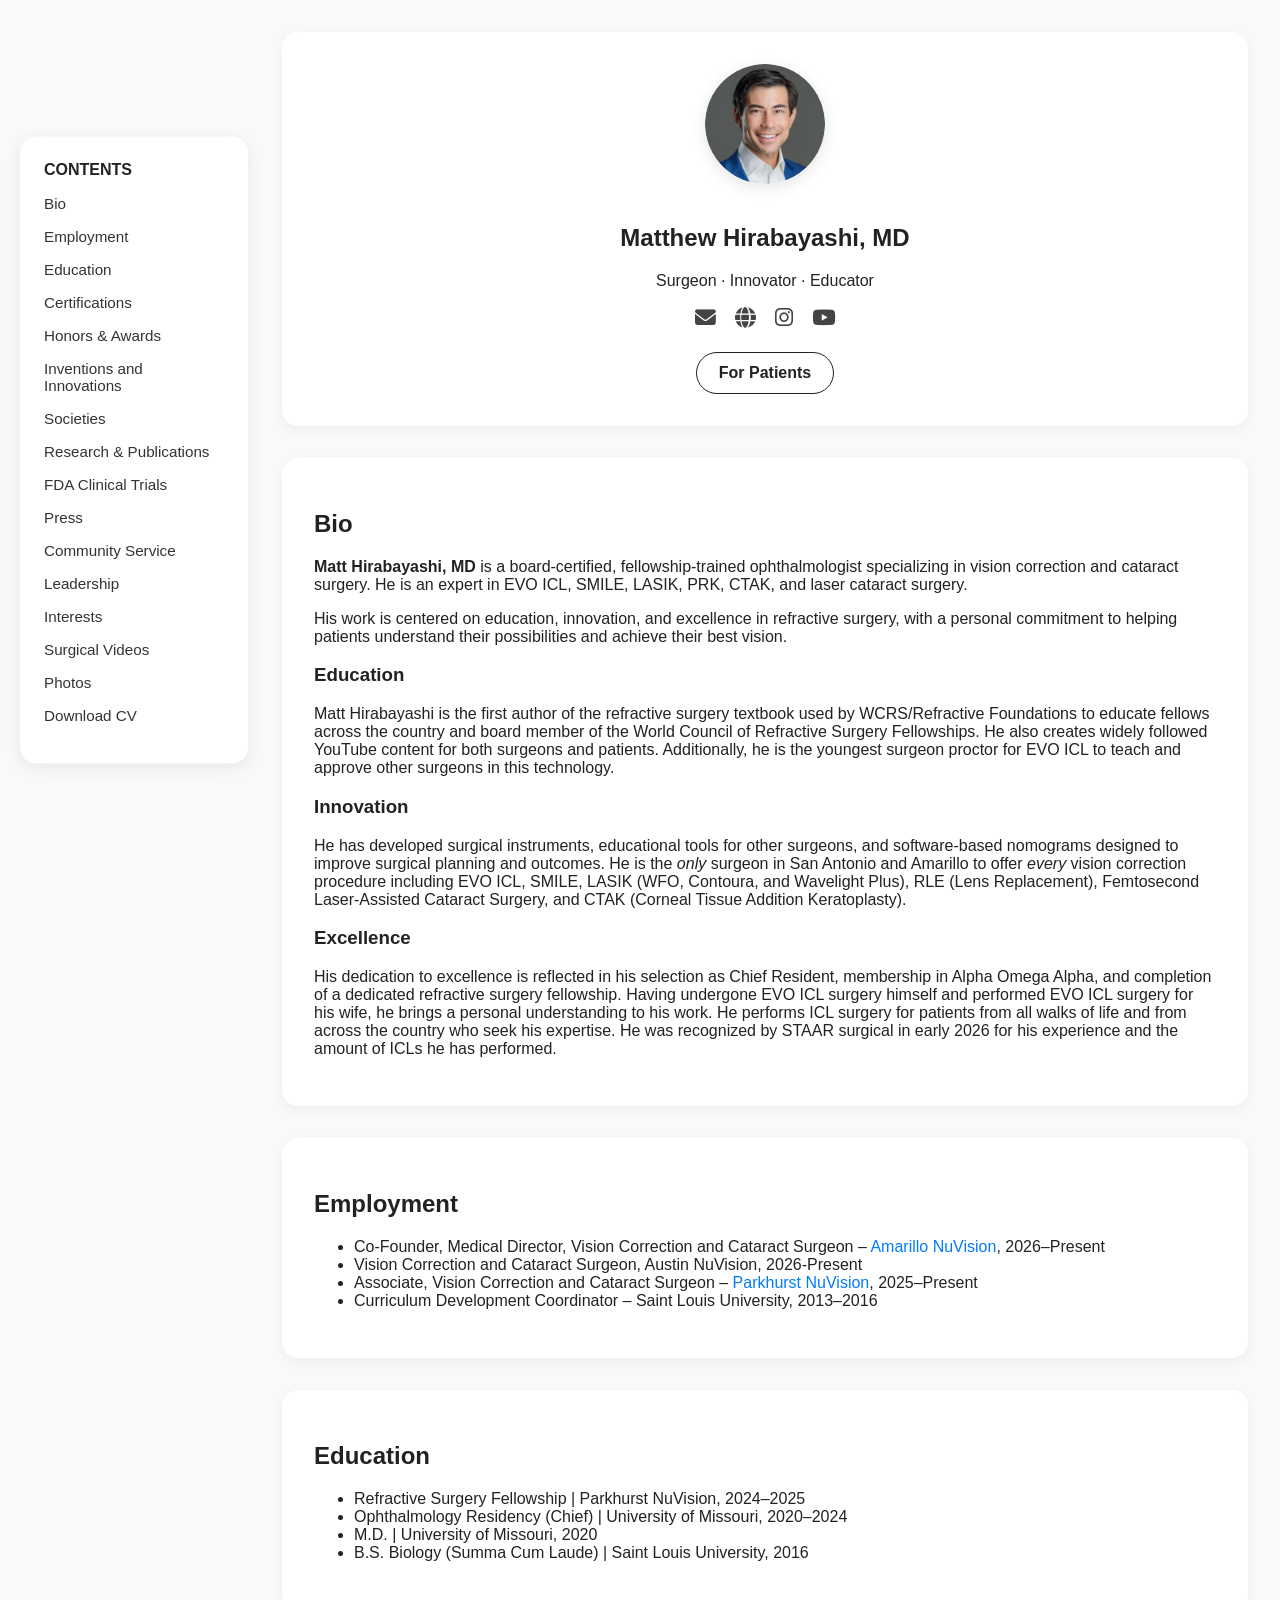
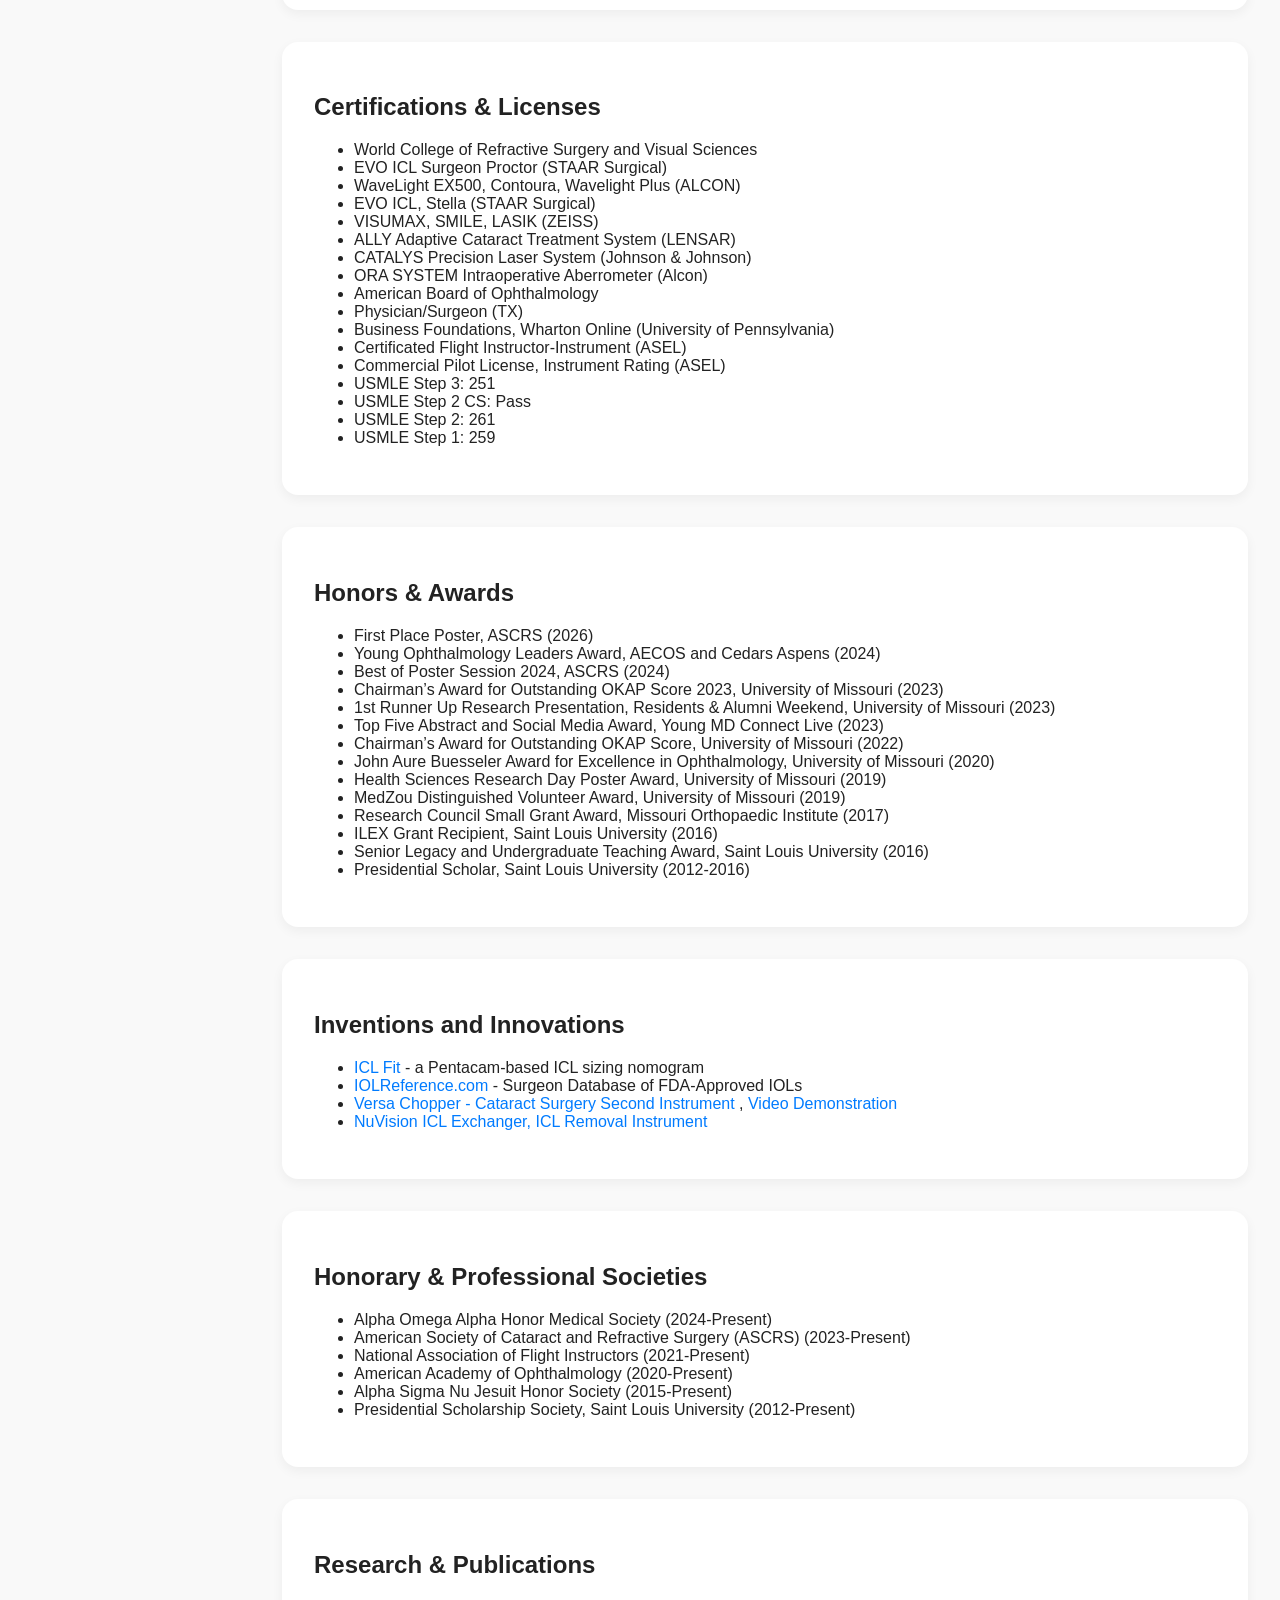
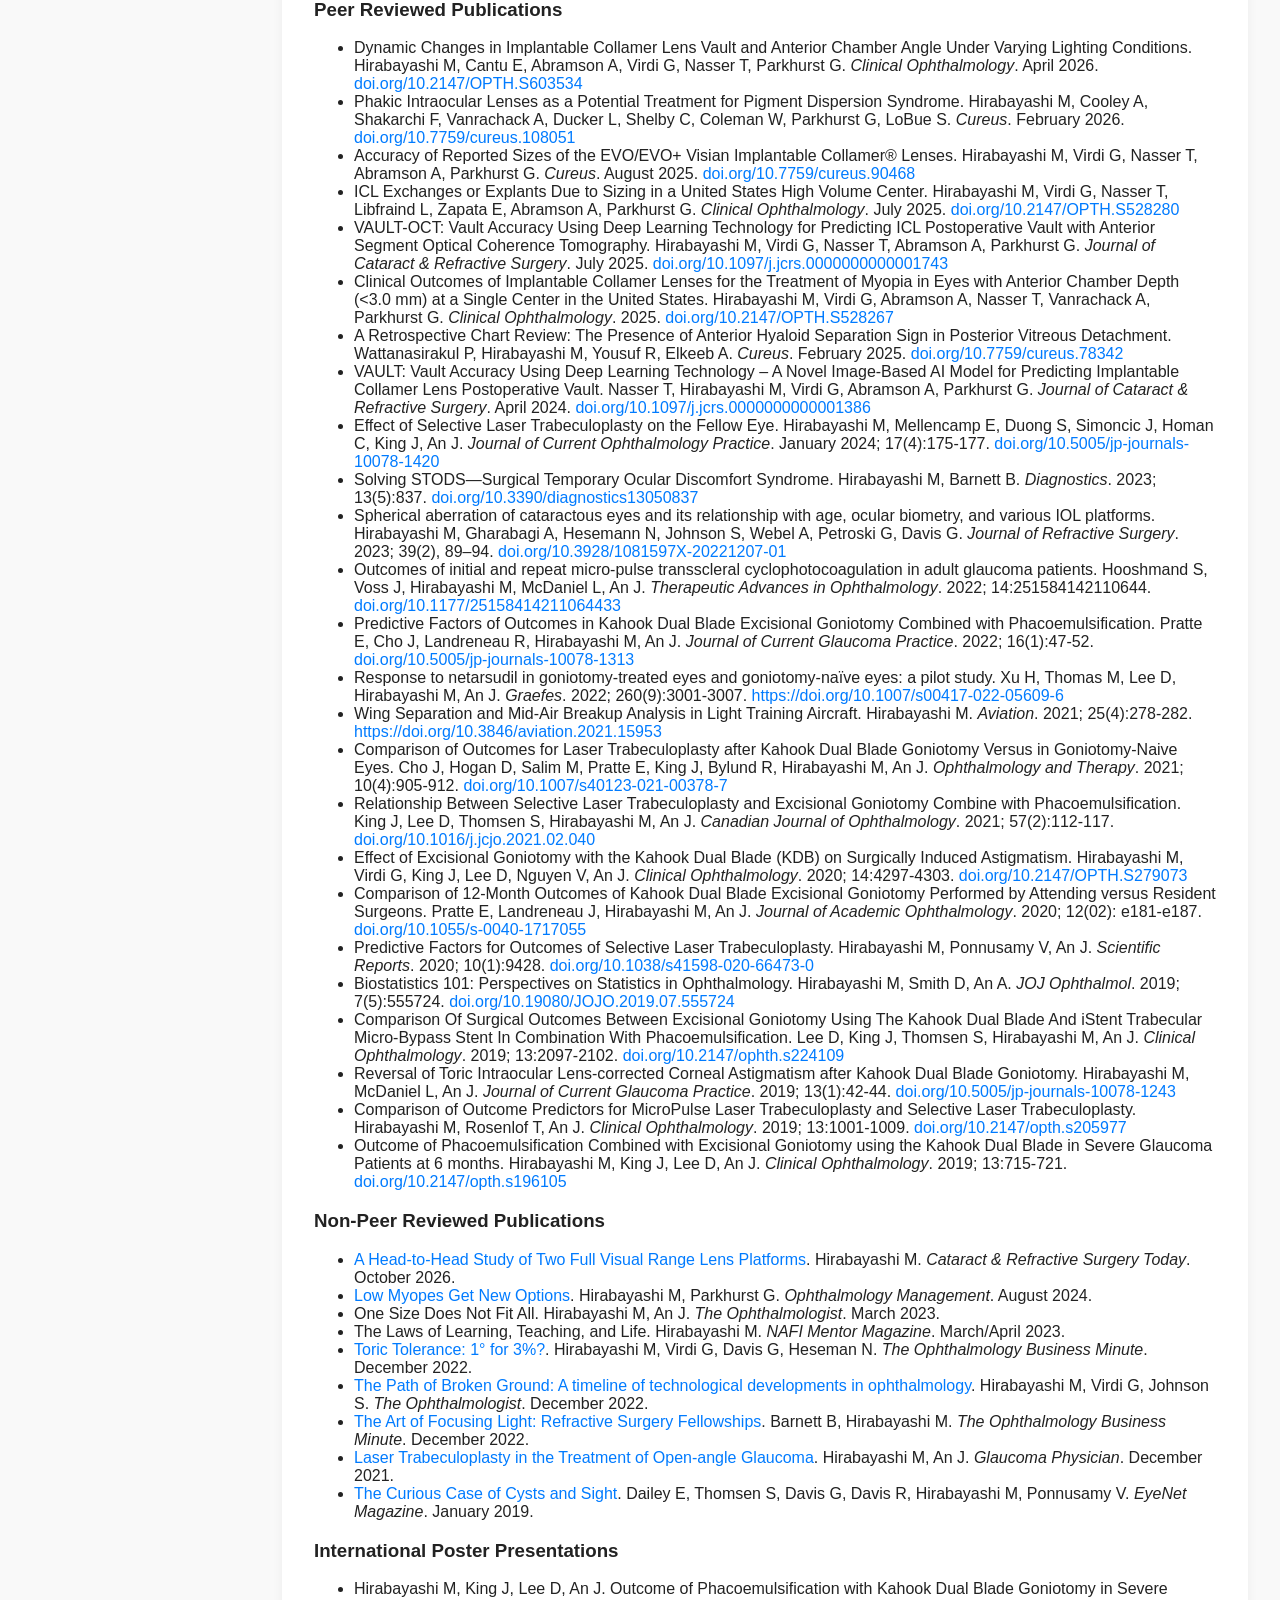
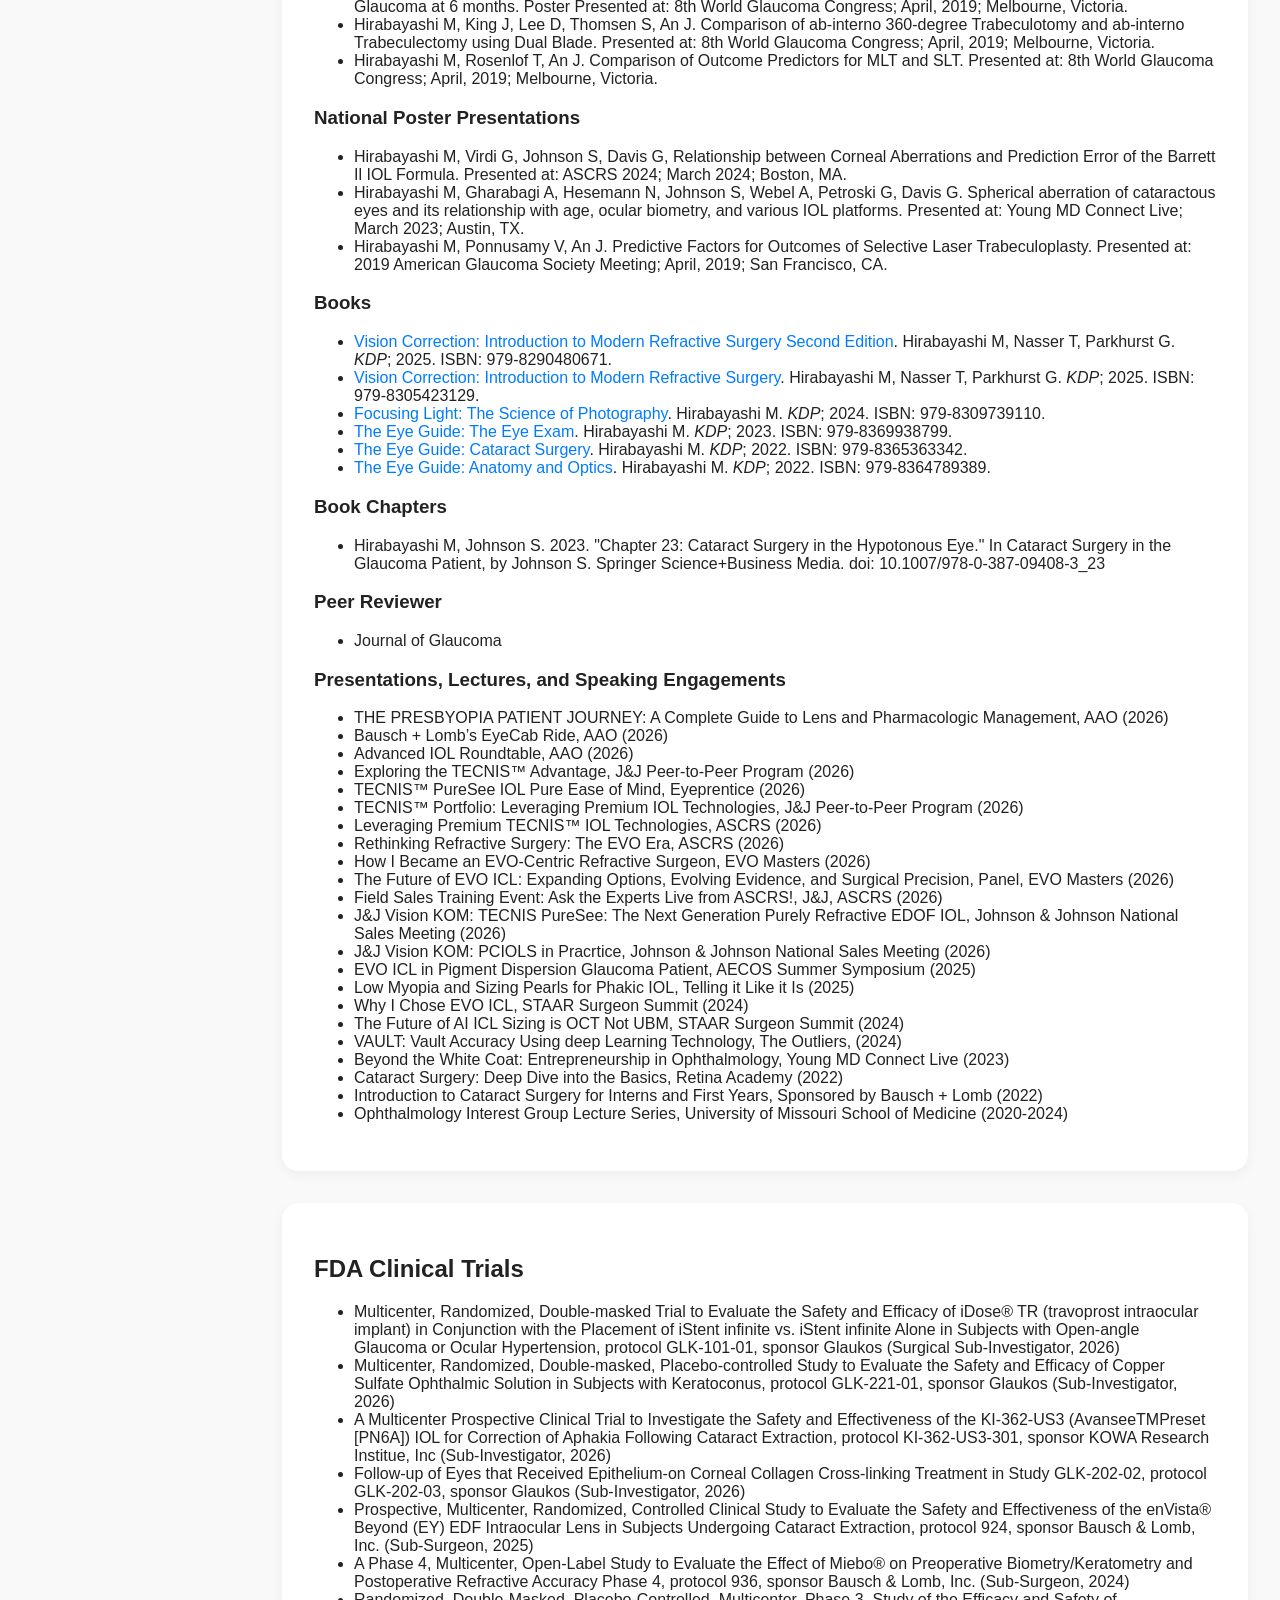
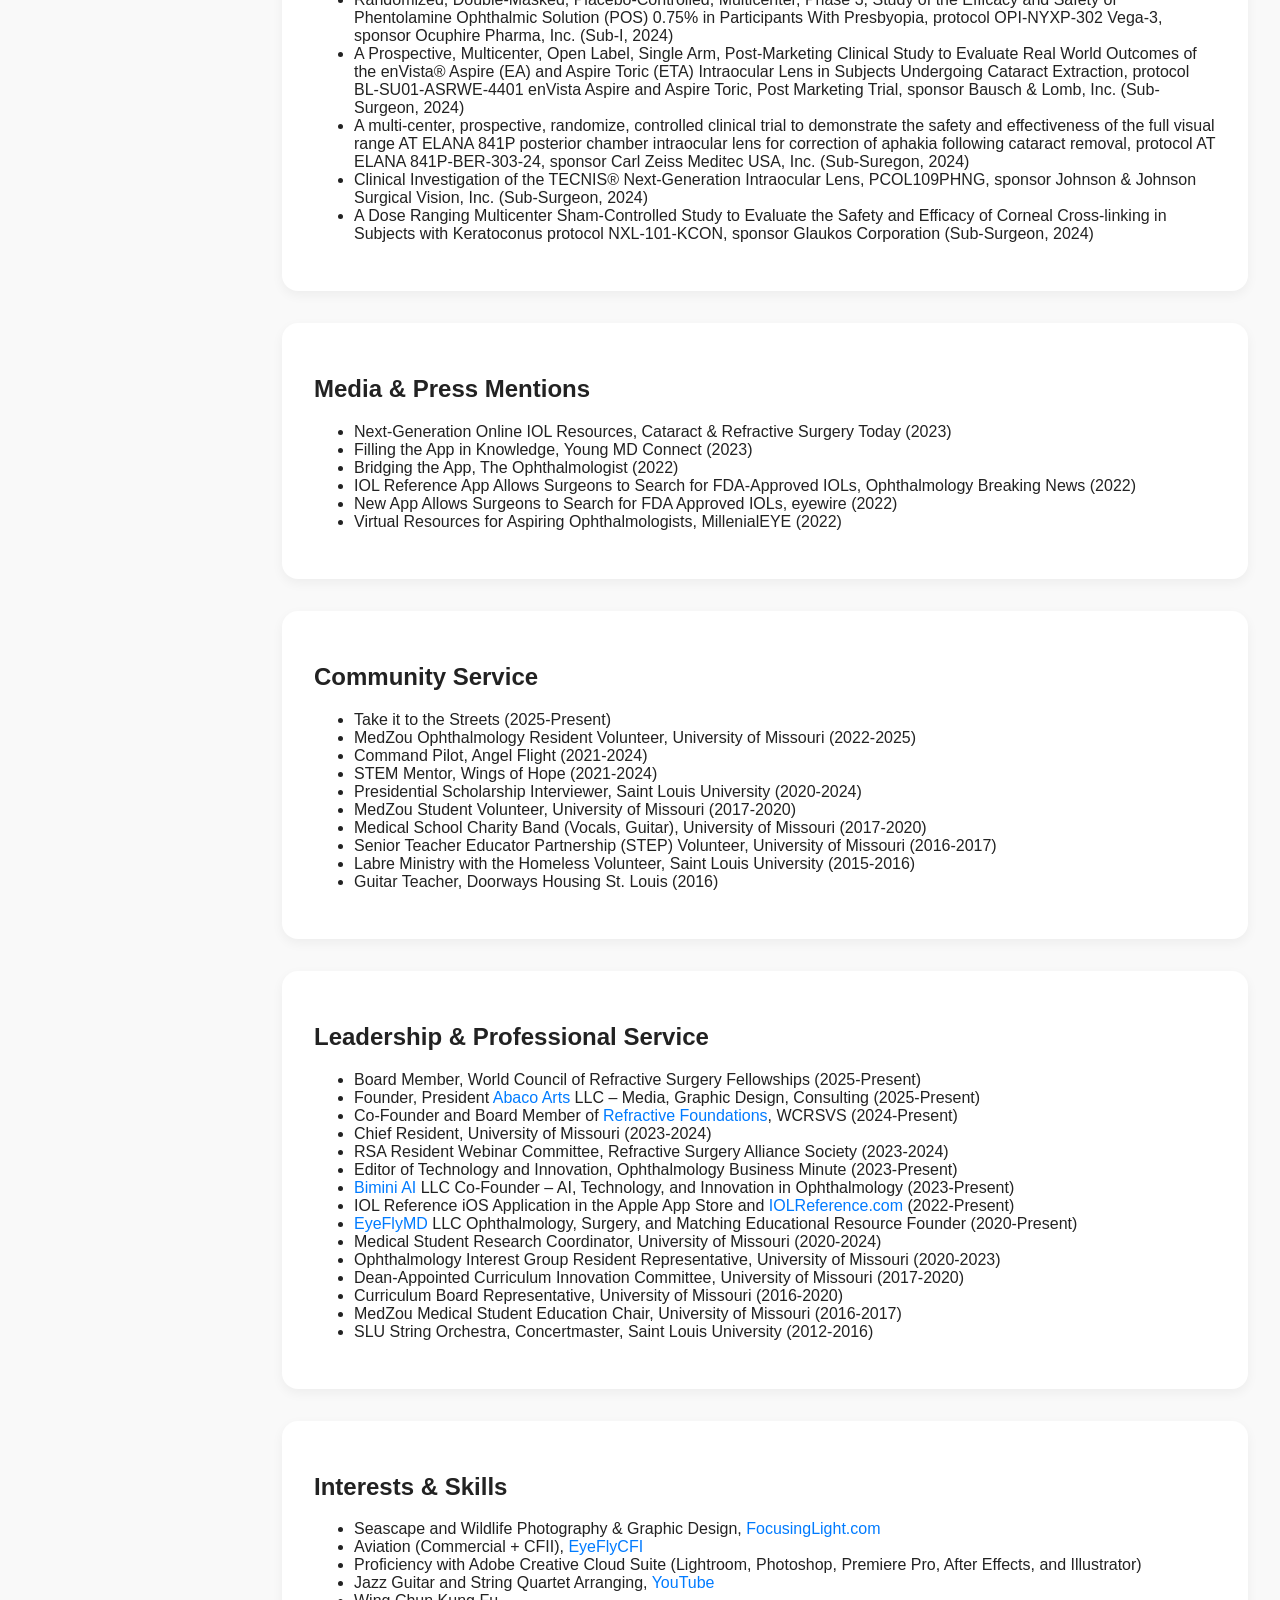
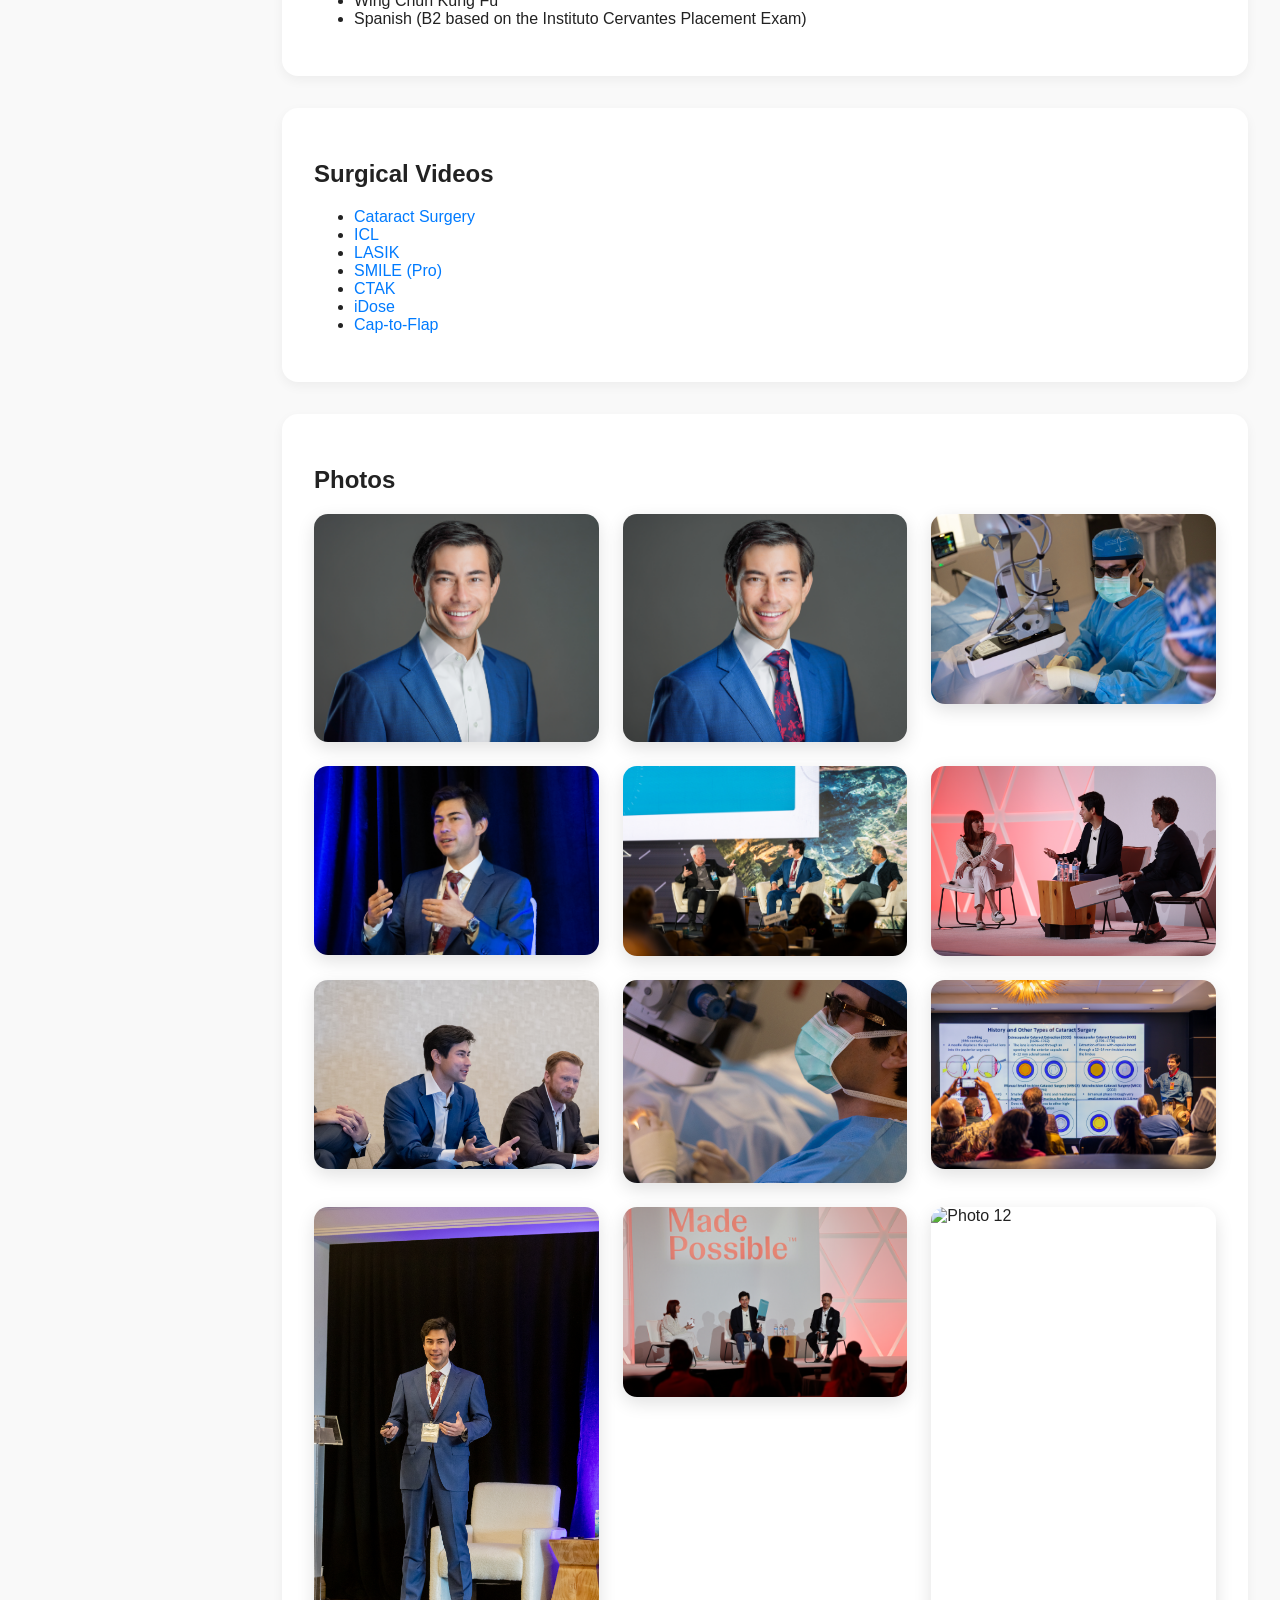
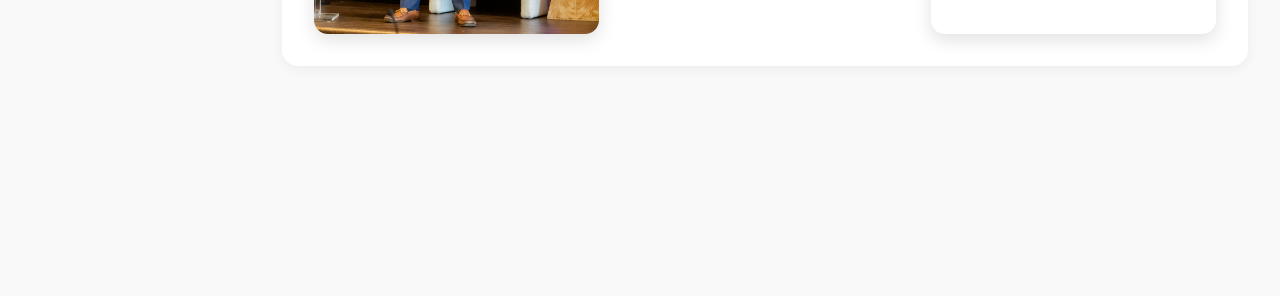
==== commit 53e840ba: "Update index.html" ====
--- a/index.html
+++ b/index.html
@@ -476,6 +476,7 @@
       <h2>Employment</h2>
       <ul>
         <li>Co-Founder, Medical Director, Vision Correction and Cataract Surgeon – <a href="https://amarillonuvision.com/" target="_blank">Amarillo NuVision</a>, 2026–Present</li>
+        <li>Vision Correction and Cataract Surgeon, Austin NuVision, 2026-Present</li>
         <li>Associate, Vision Correction and Cataract Surgeon – <a href="https://sanantonio-lasik.com/" target="_blank">Parkhurst NuVision</a>, 2025–Present</li>
         <li>Curriculum Development Coordinator – Saint Louis University, 2013–2016 </li>
       </ul>
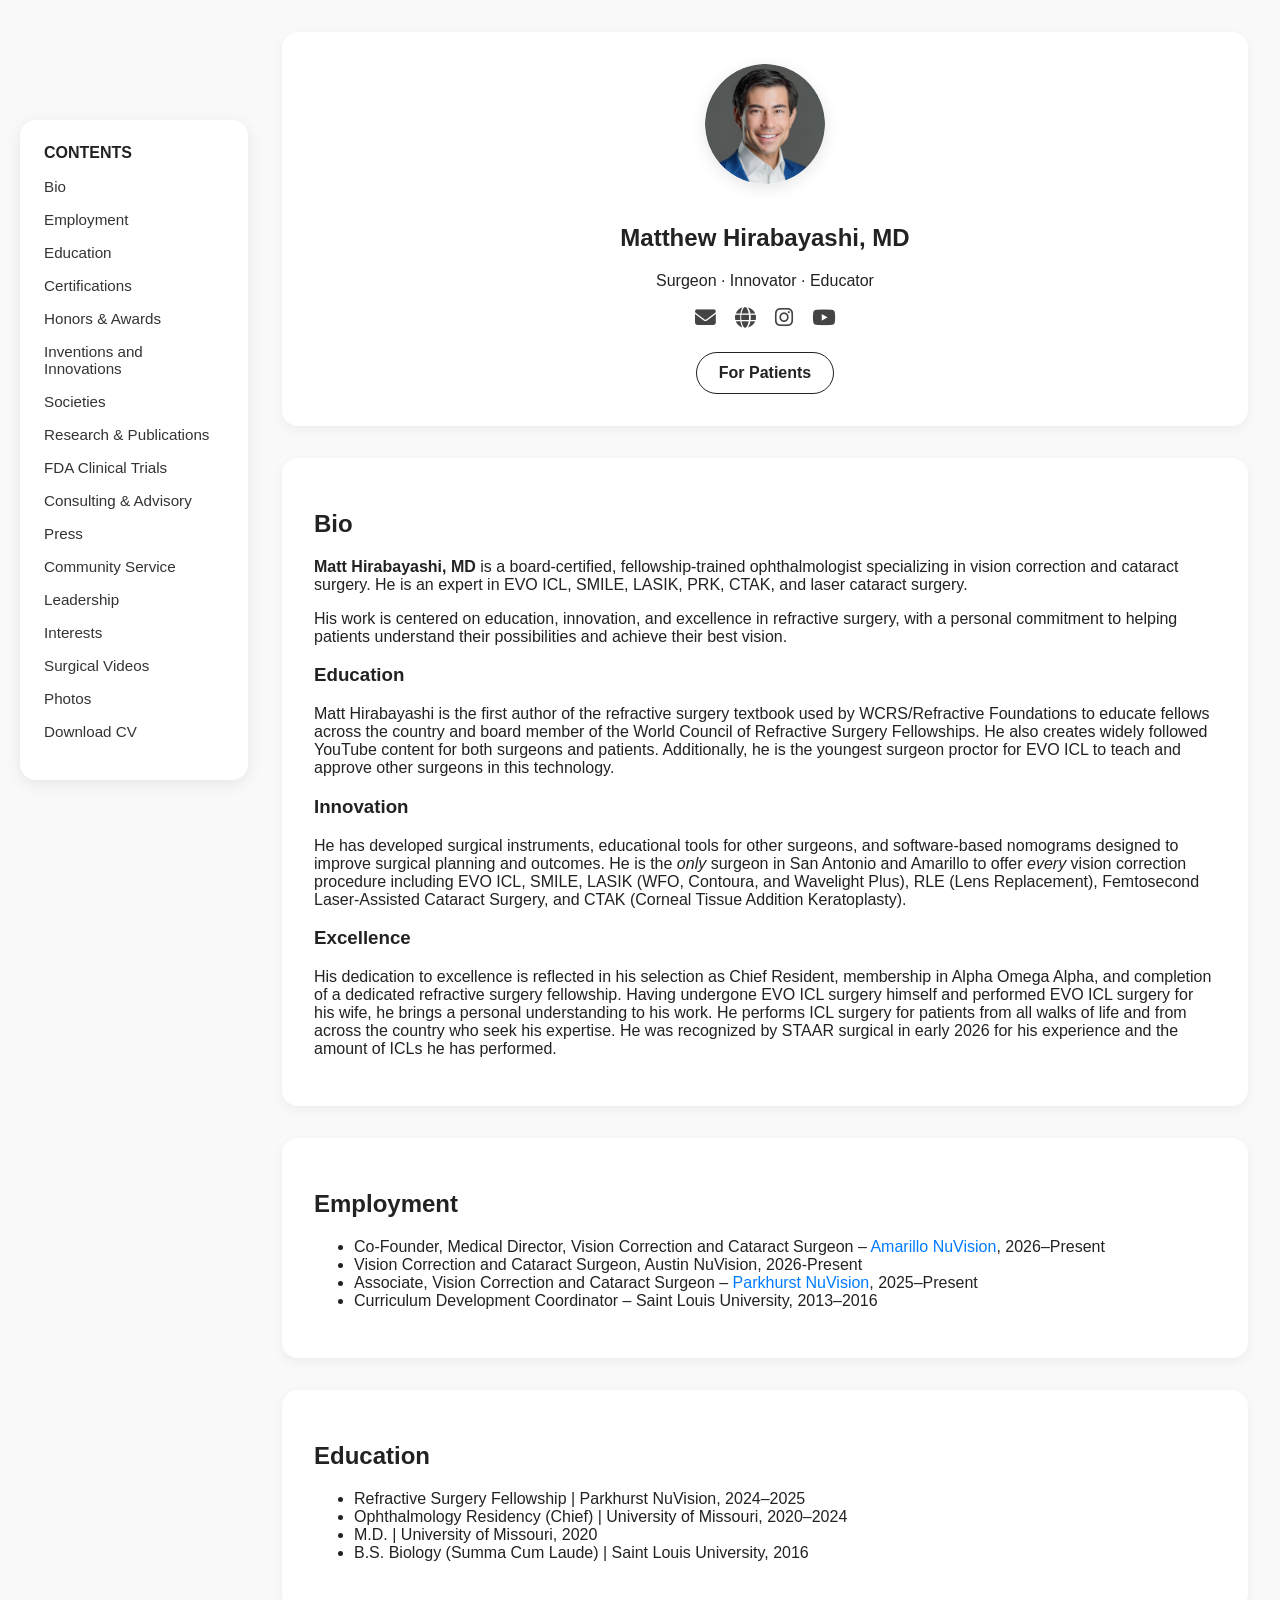
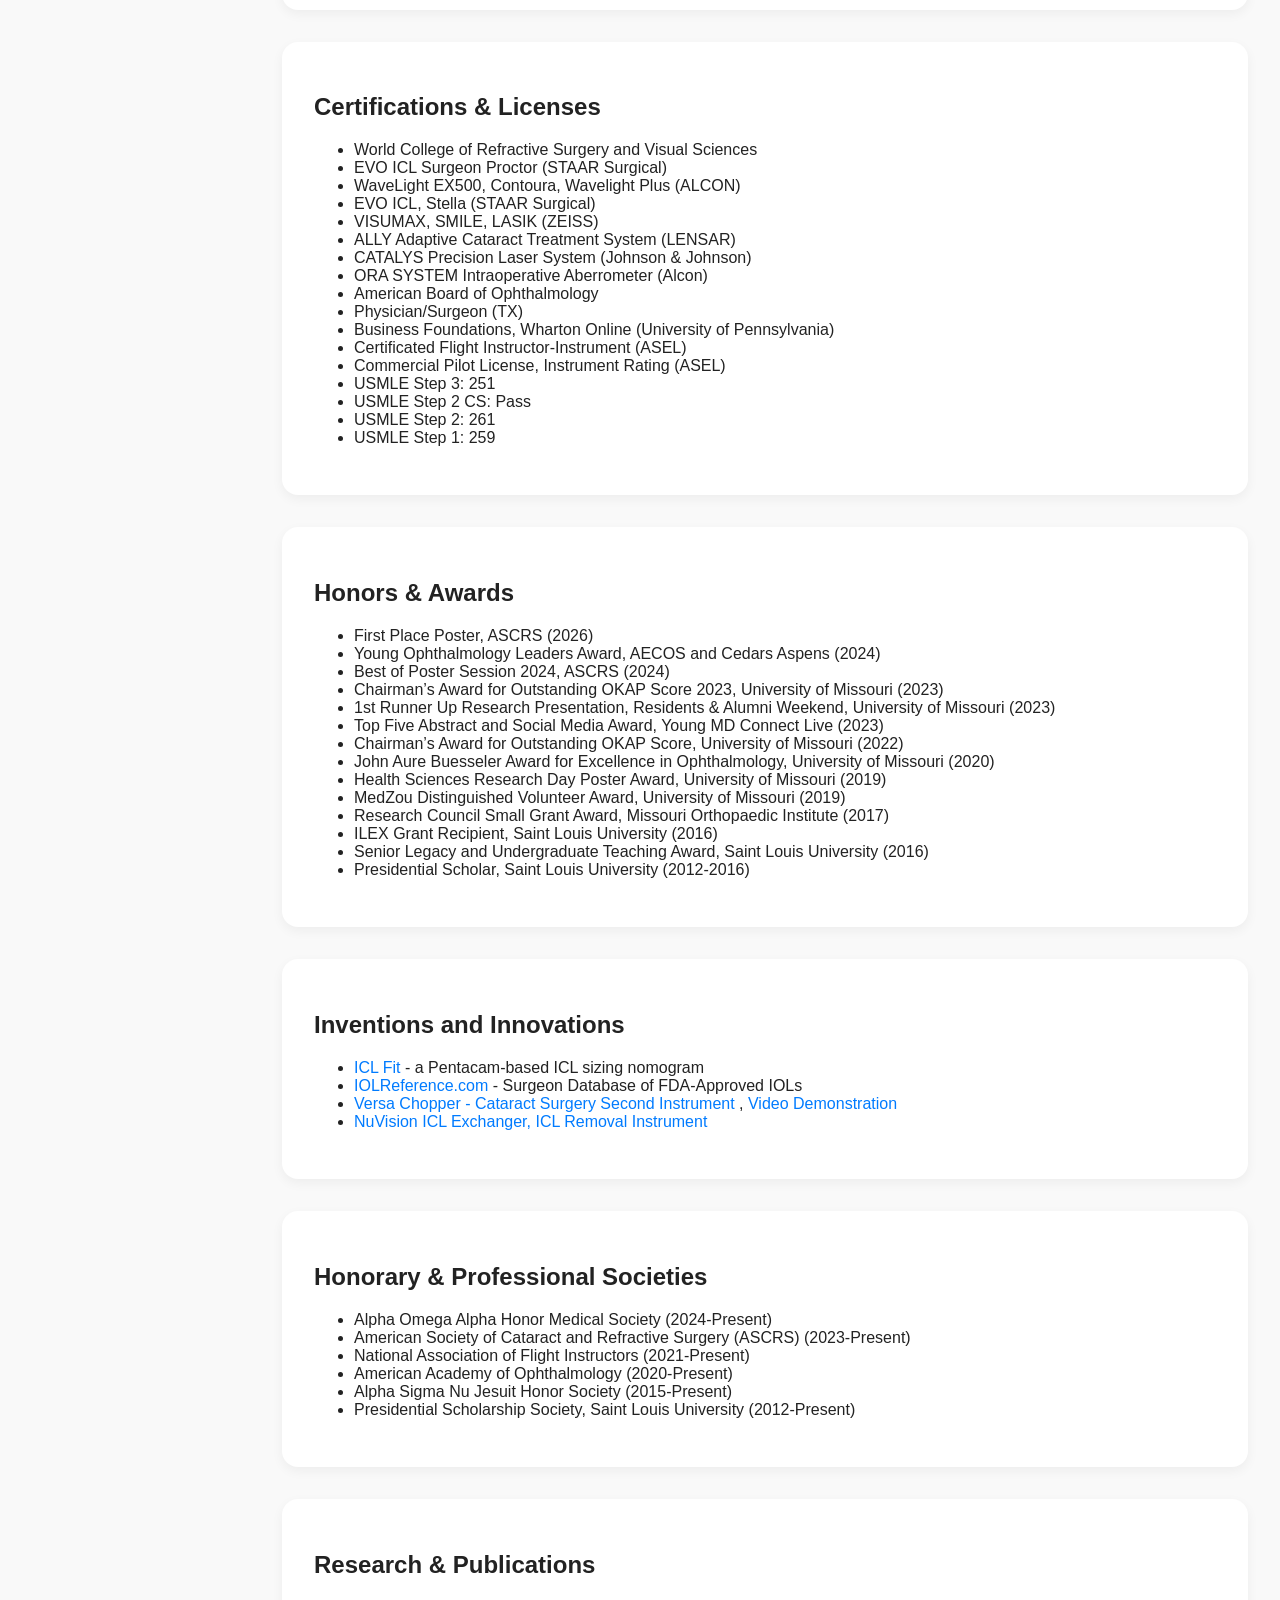
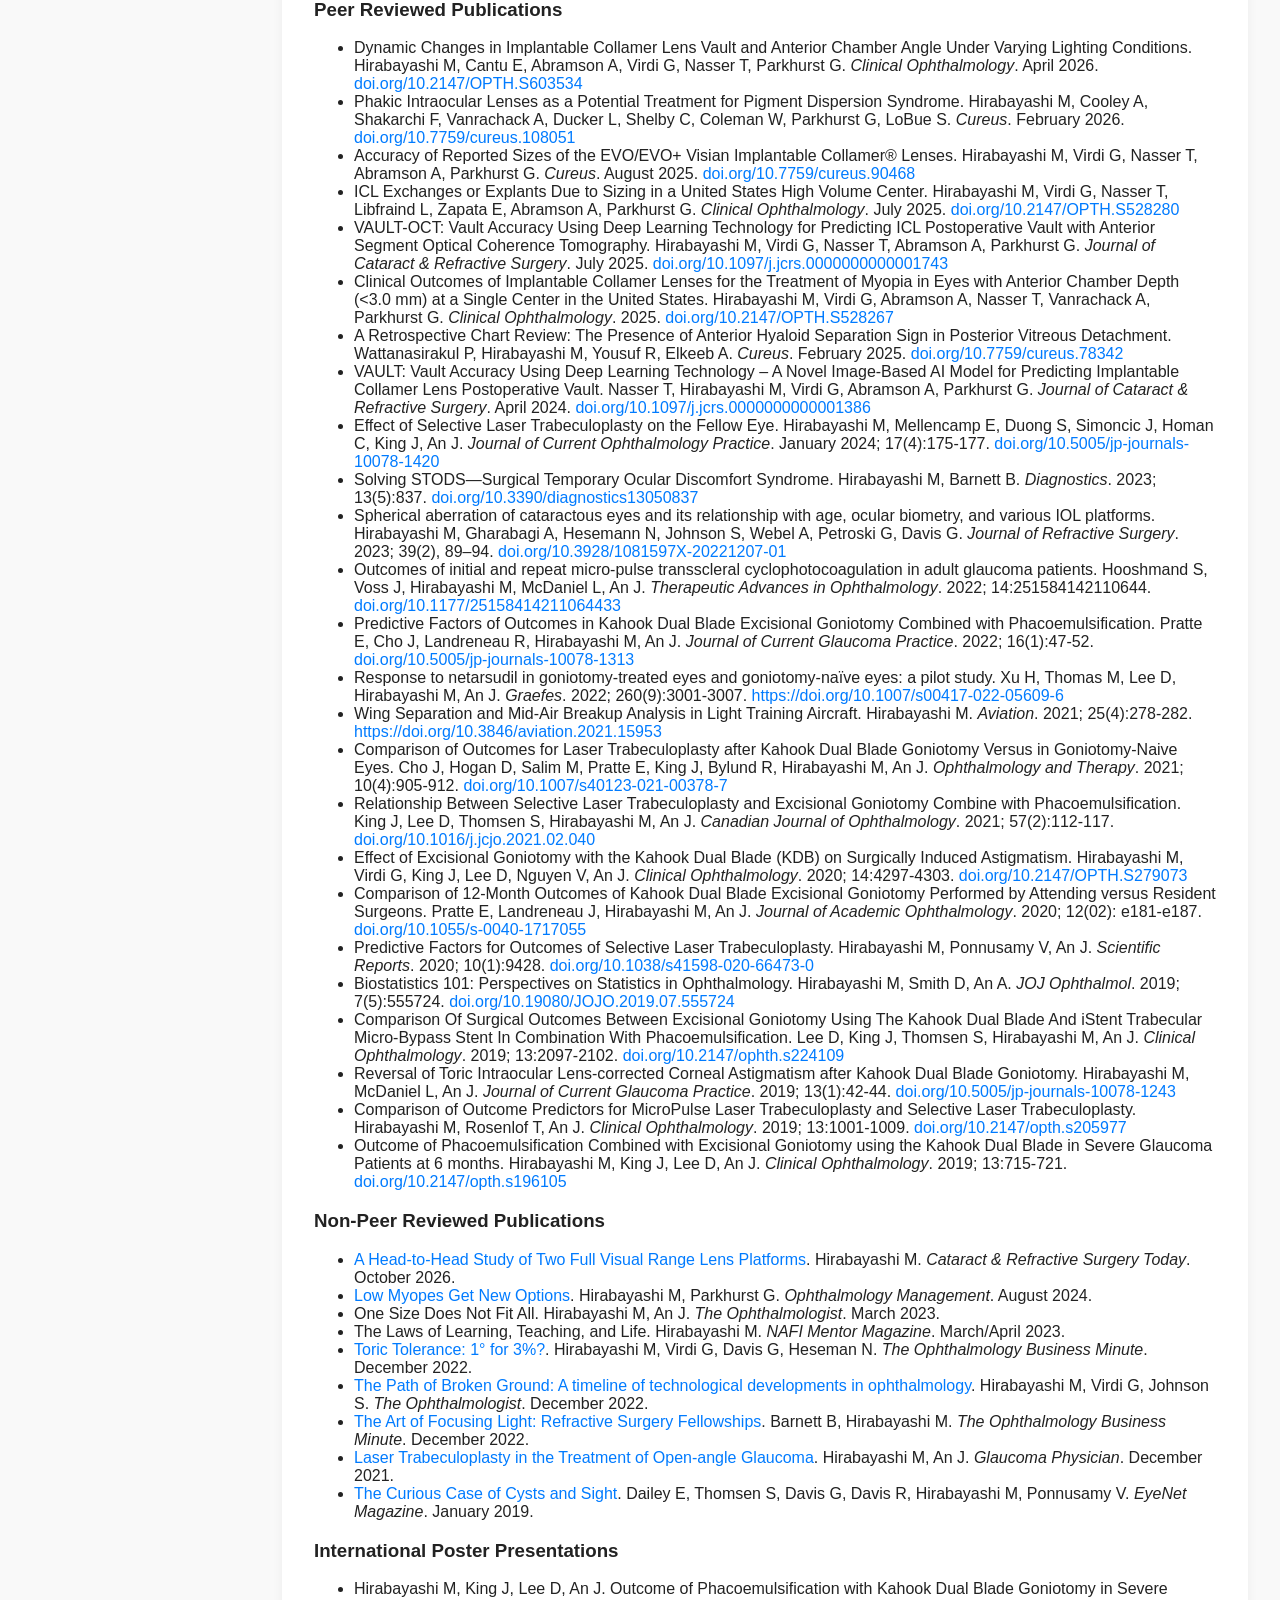
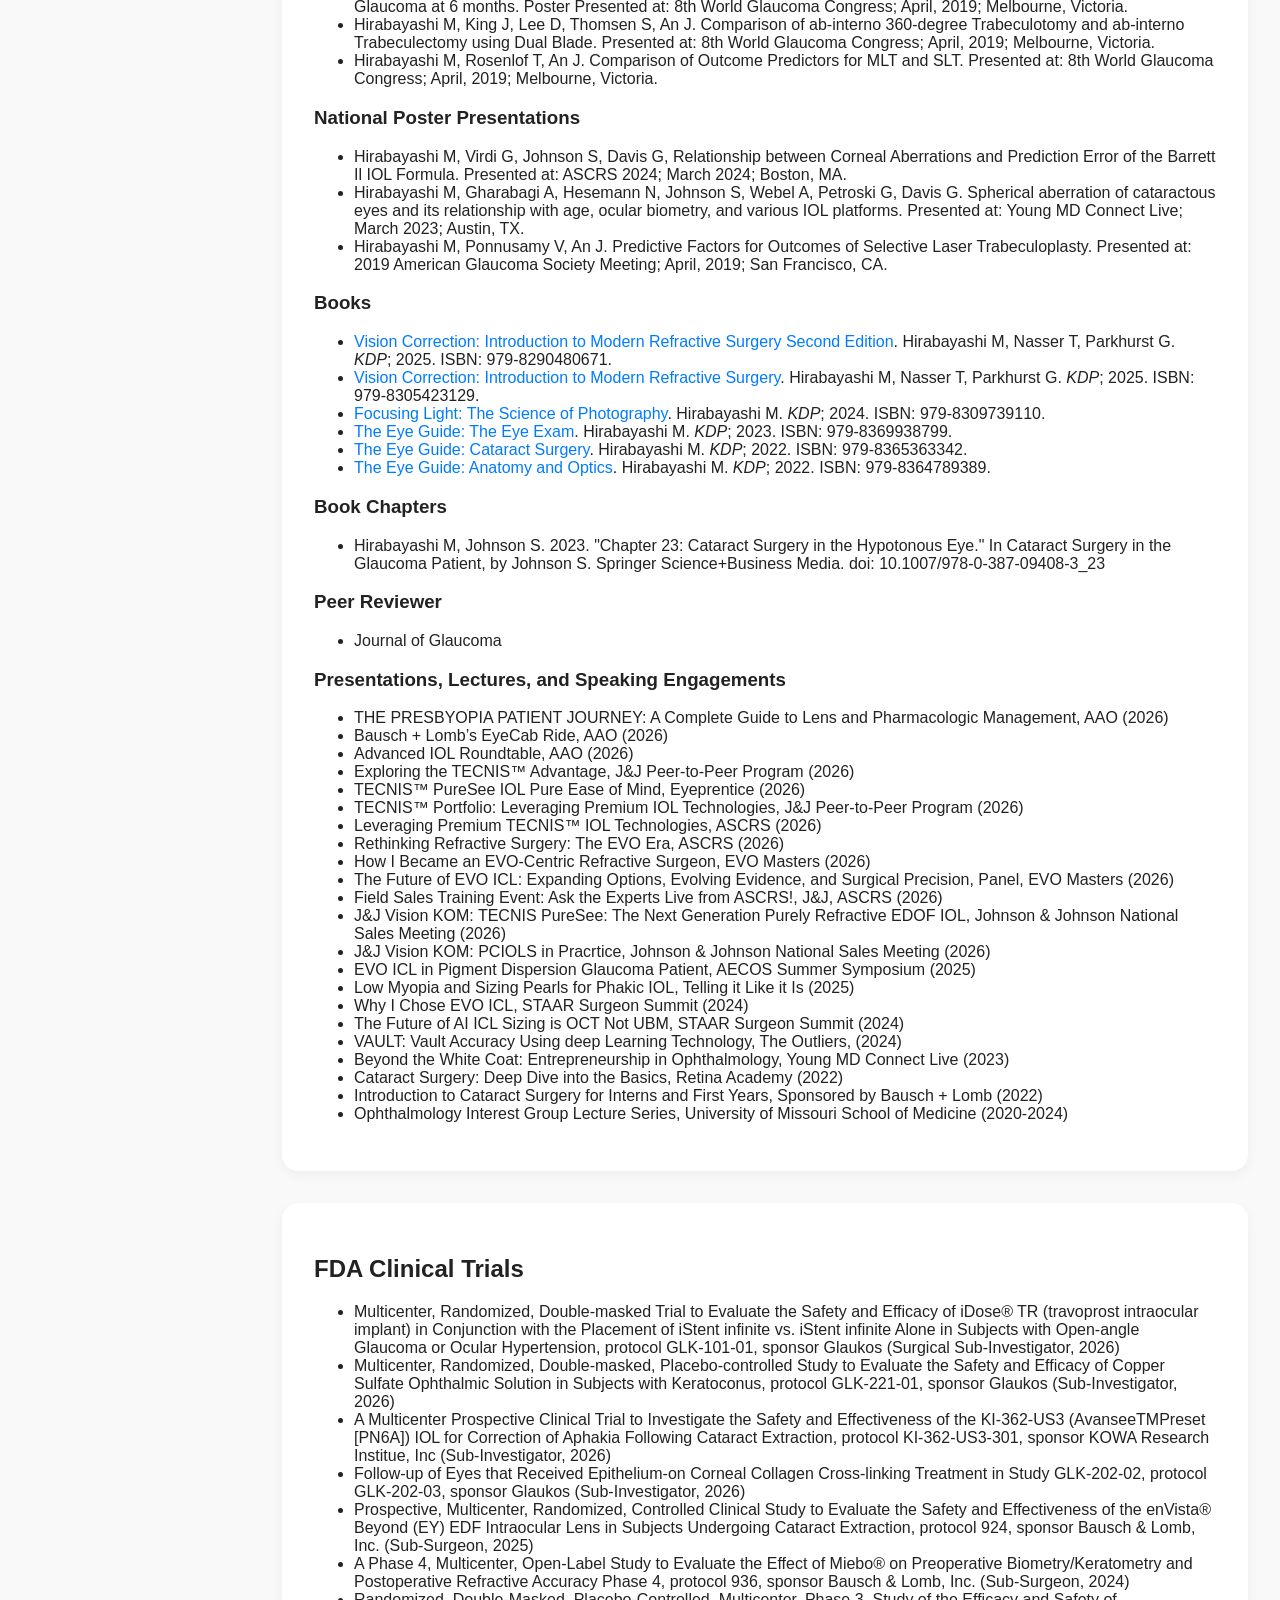
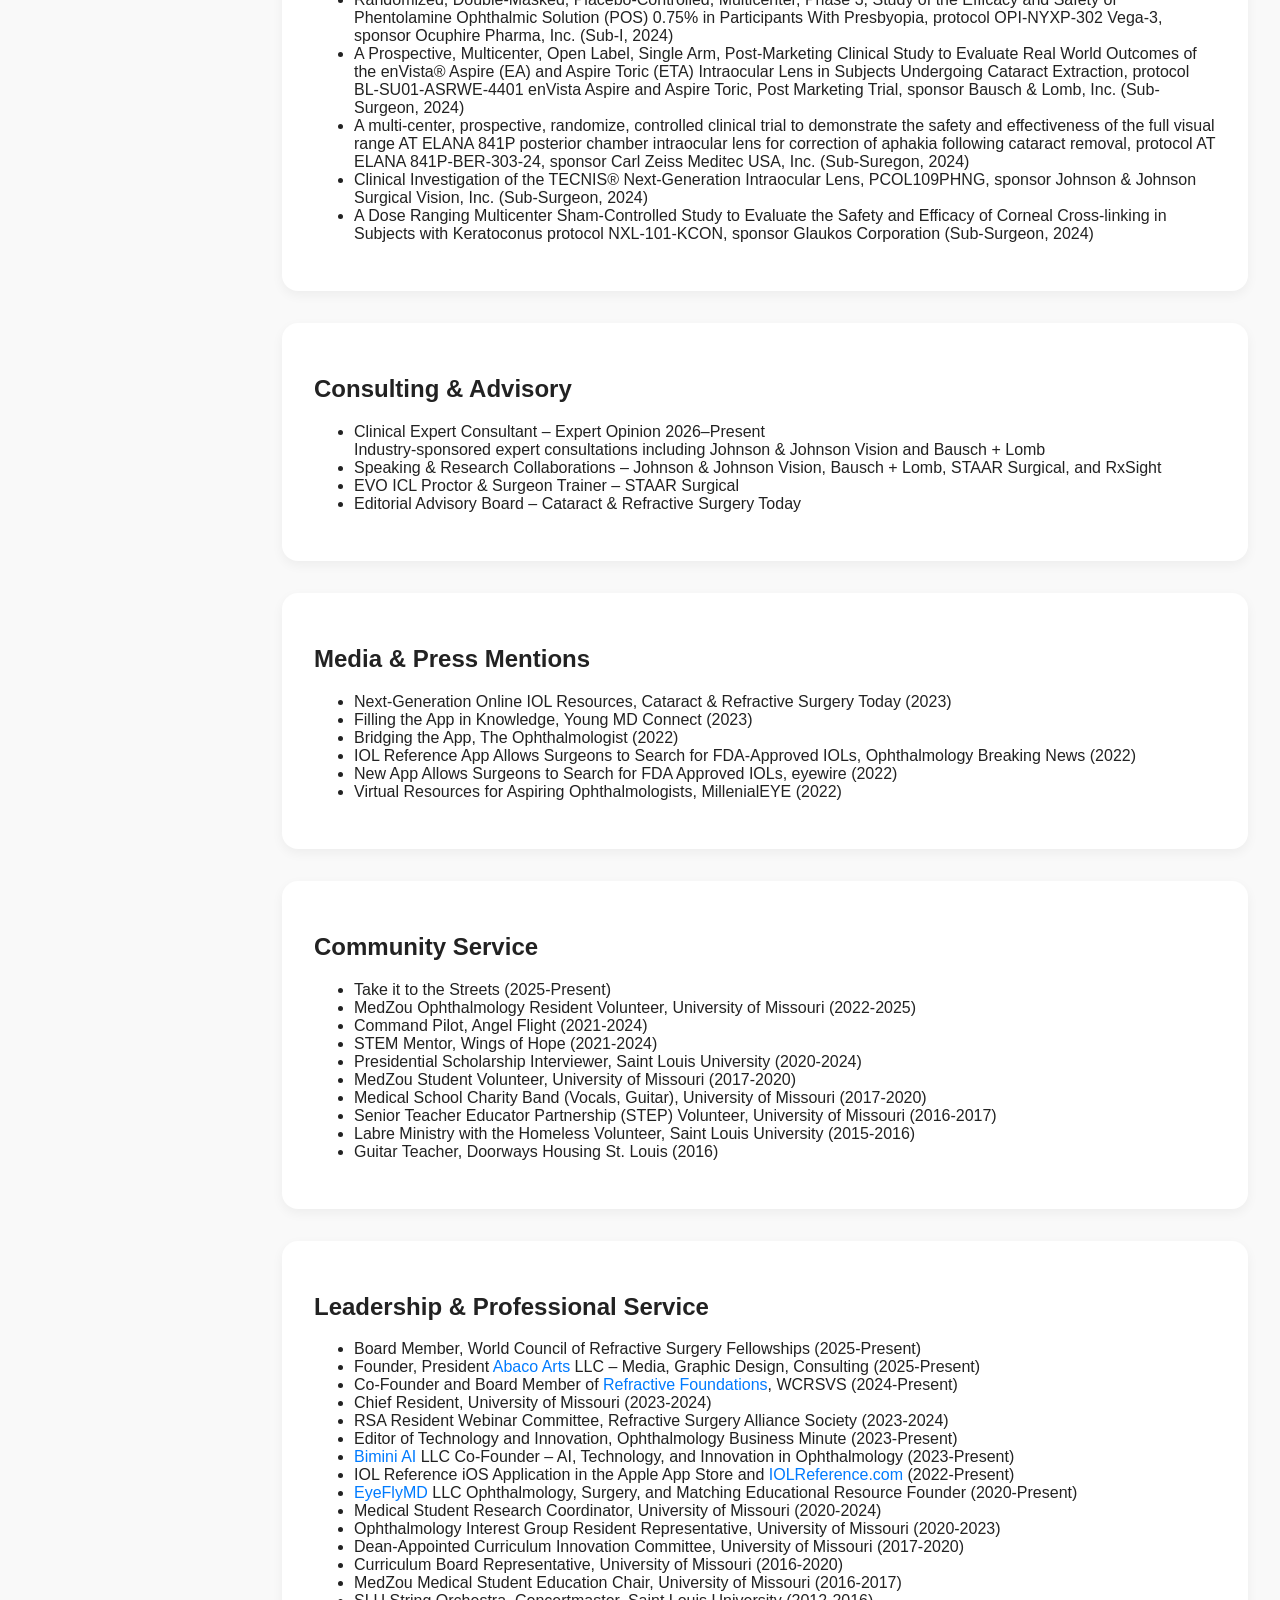
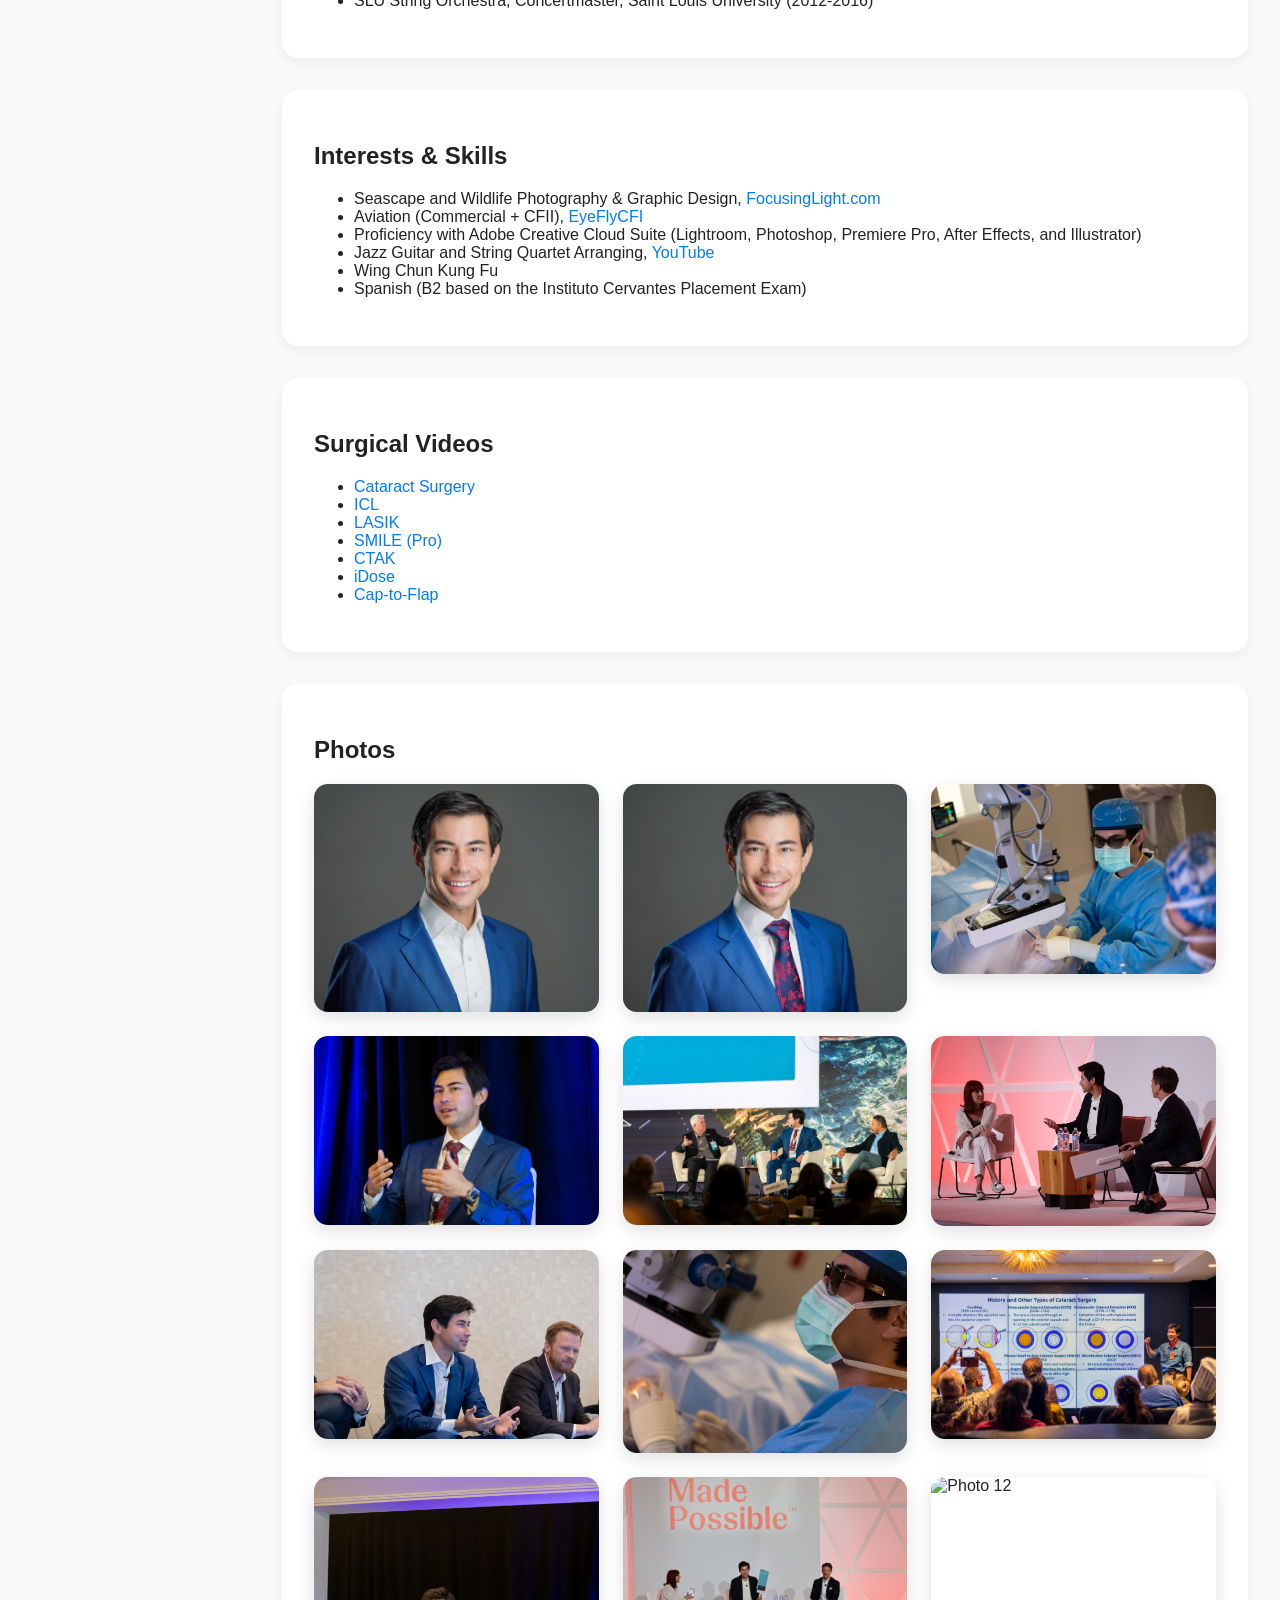
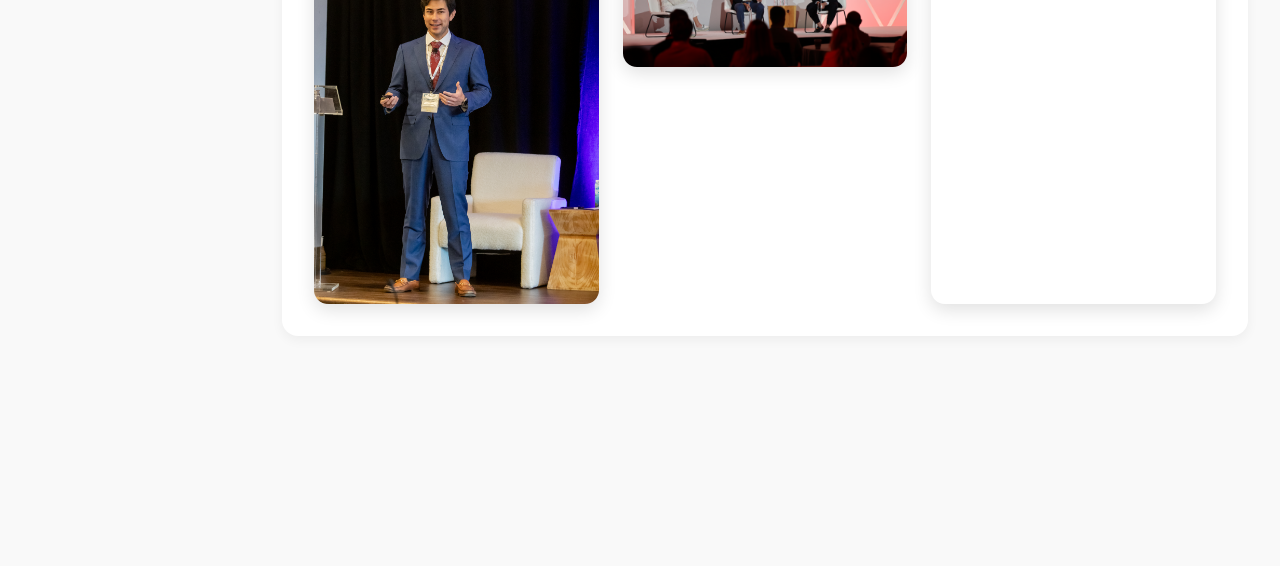
==== commit cddd427d: "Add Consulting & Advisory section to index.html Added a new Consulting & Advisory section with relev" ====
--- a/index.html
+++ b/index.html
@@ -379,6 +379,7 @@
       <a href="#societies">Societies</a>
       <a href="#publications">Research & Publications</a>
       <a href="#FDA">FDA Clinical Trials</a>
+      <a href="#consulting">Consulting &amp; Advisory</a>
       <a href="#press">Press</a>
       <a href="#community">Community Service</a>
       <a href="#leadership">Leadership</a>
@@ -680,6 +681,33 @@
         <li>A Dose Ranging Multicenter Sham-Controlled Study to Evaluate the Safety and Efficacy of Corneal Cross-linking in Subjects with Keratoconus protocol NXL-101-KCON, sponsor Glaukos Corporation (Sub-Surgeon, 2024)</li>
       </ul>
     </section>
+
+    <!-- Consulting -->
+    <section class="section fade-in" id="consulting">
+      <h2>Consulting &amp; Advisory</h2>
+      <ul>
+        <li>
+          Clinical Expert Consultant – Expert Opinion
+          <span class="date">2026–Present</span>
+          <br>
+          Industry-sponsored expert consultations including
+          Johnson &amp; Johnson Vision and Bausch + Lomb
+        </li>
+        <li>
+          Speaking &amp; Research Collaborations –
+          Johnson &amp; Johnson Vision, Bausch + Lomb,
+          STAAR Surgical, and RxSight
+        </li>
+        <li>
+          EVO ICL Proctor &amp; Surgeon Trainer – STAAR Surgical
+        </li>
+        <li>
+          Editorial Advisory Board –
+          Cataract &amp; Refractive Surgery Today
+        </li>
+      </ul>
+    </section>
+
     
     <!-- Press -->
     <section class="section fade-in" id="press">
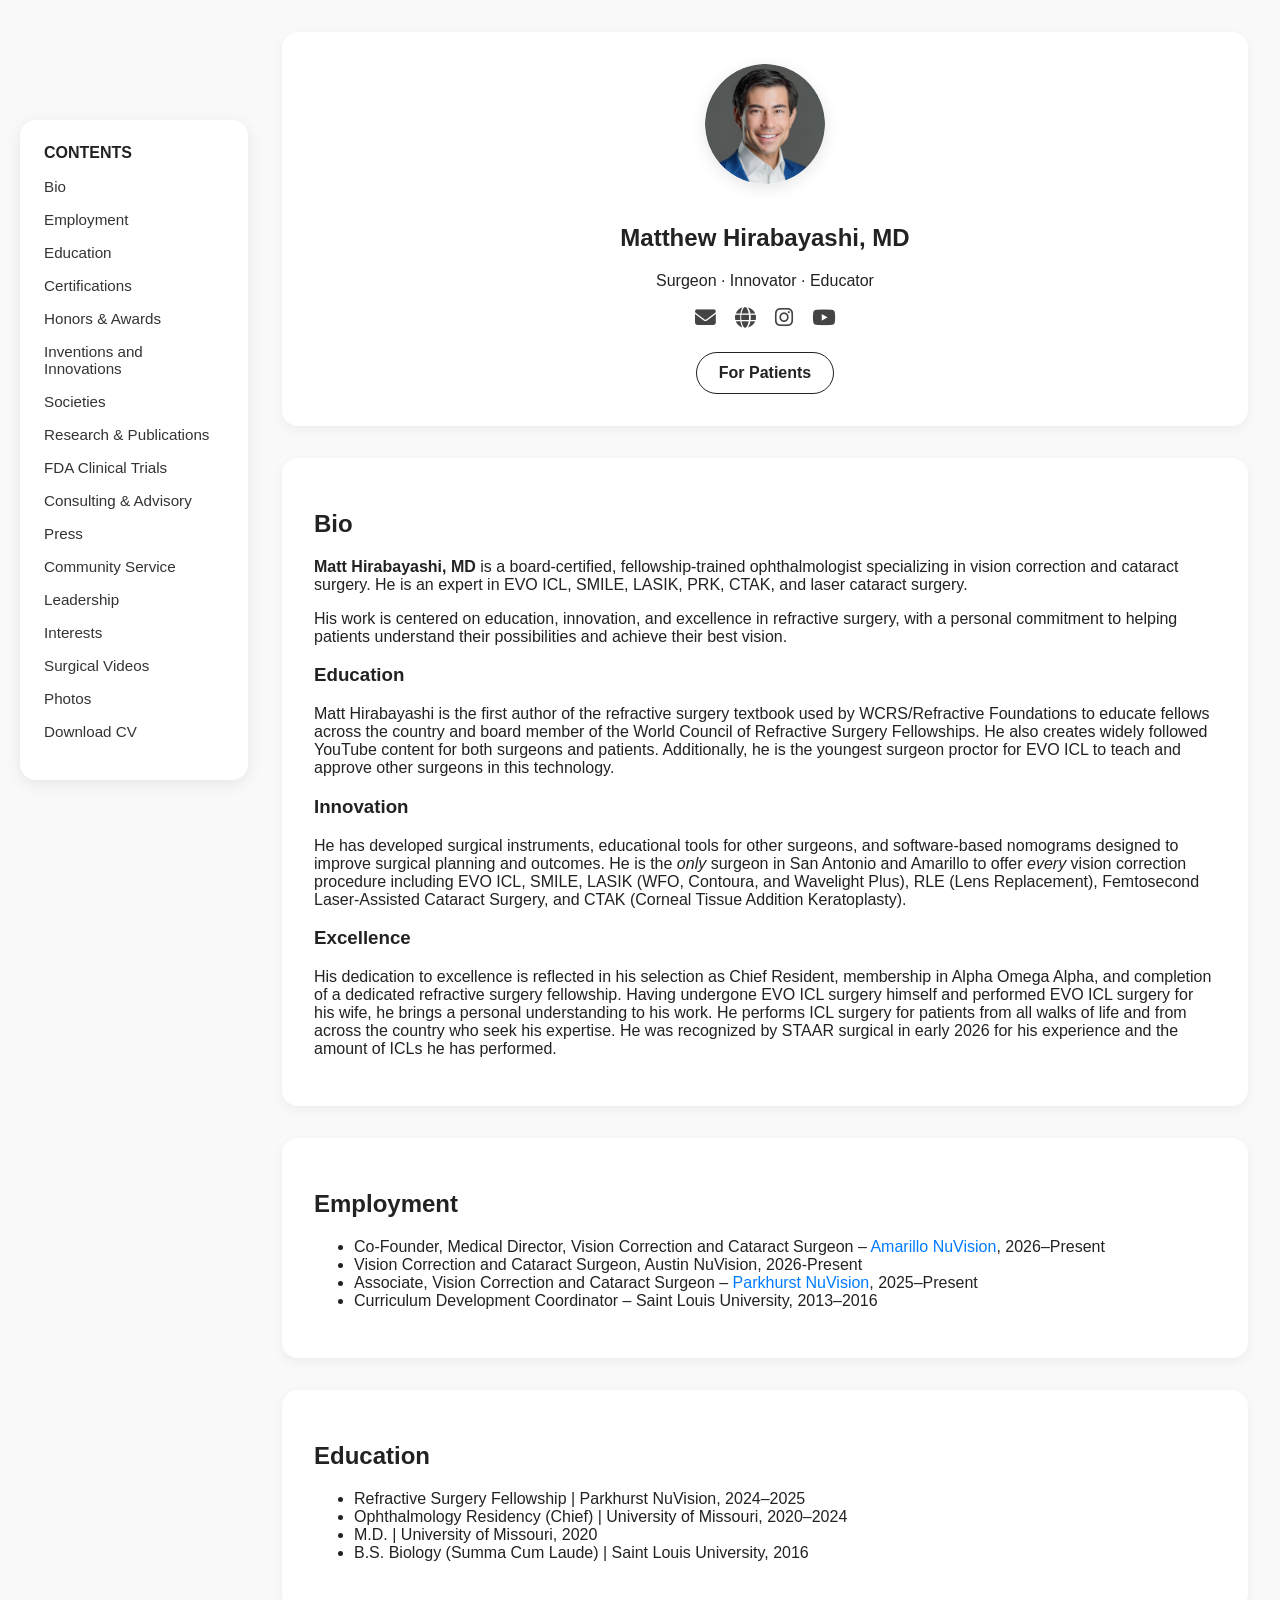
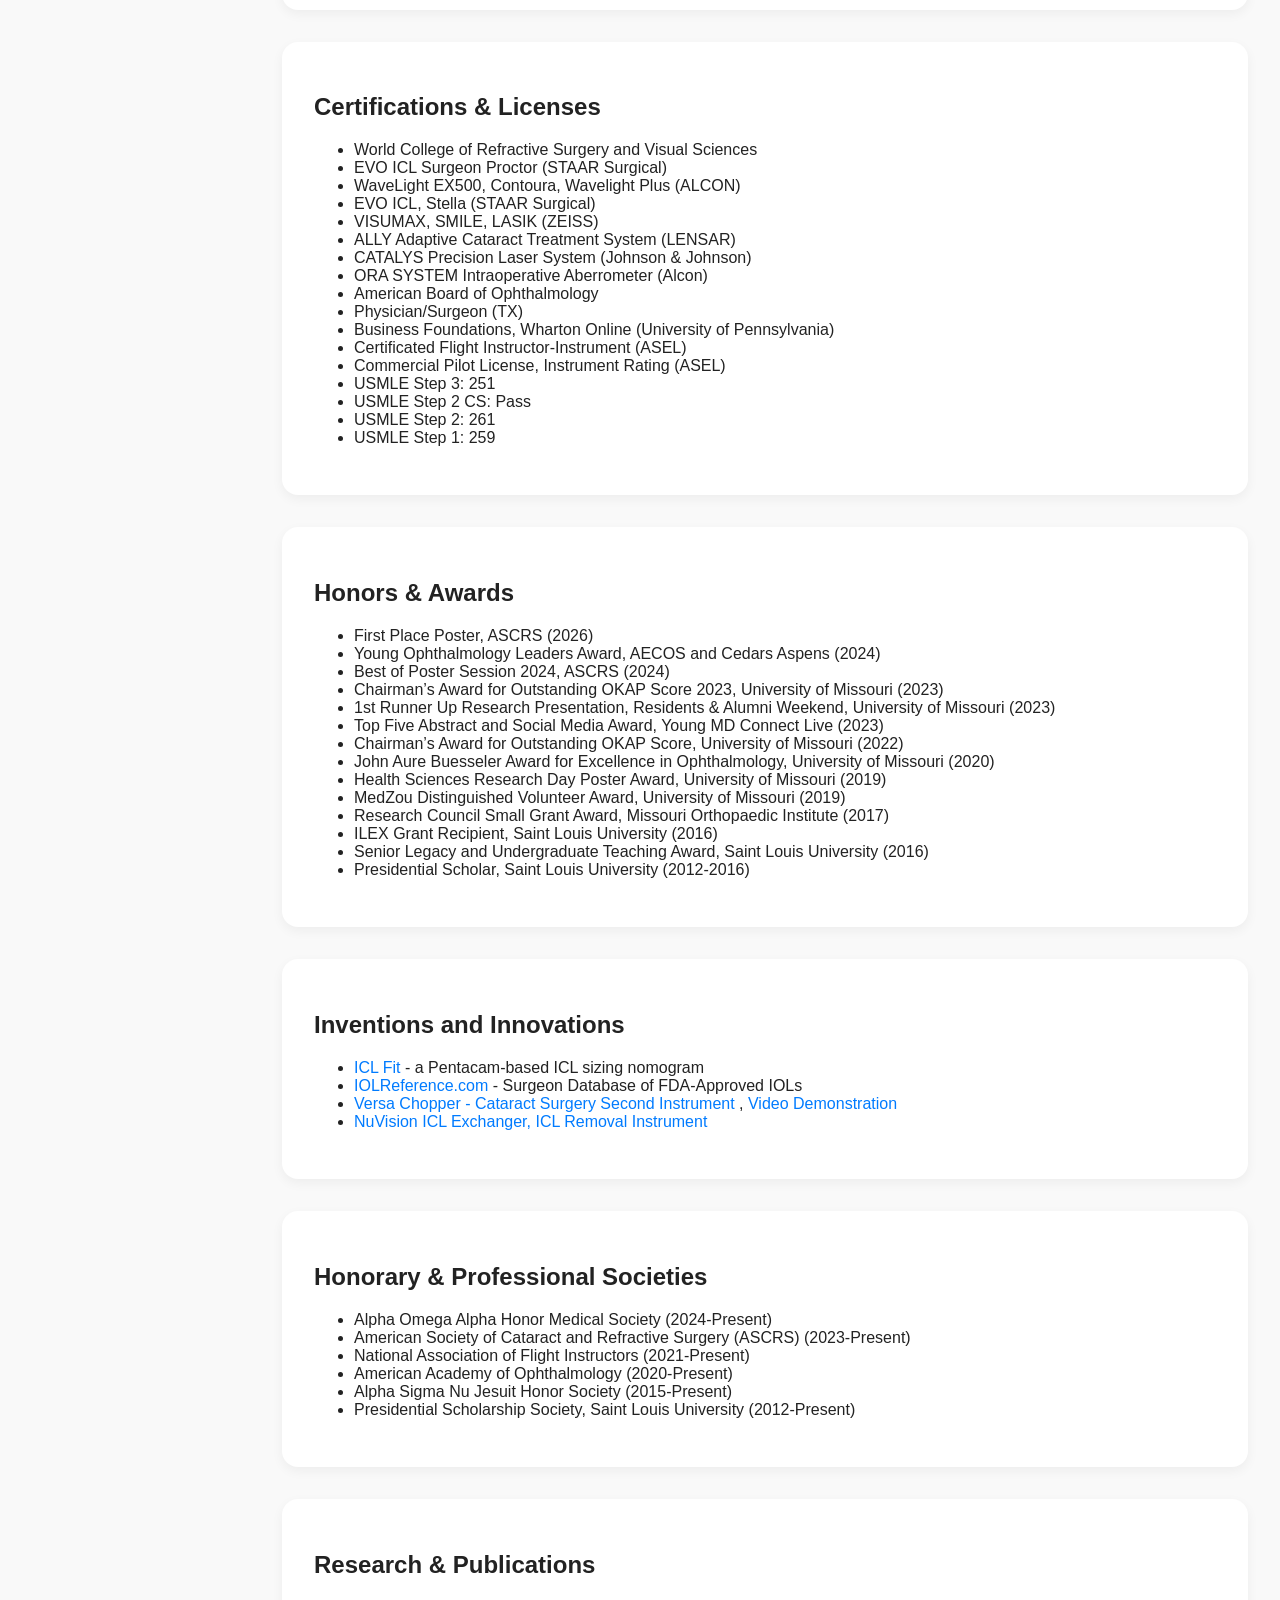
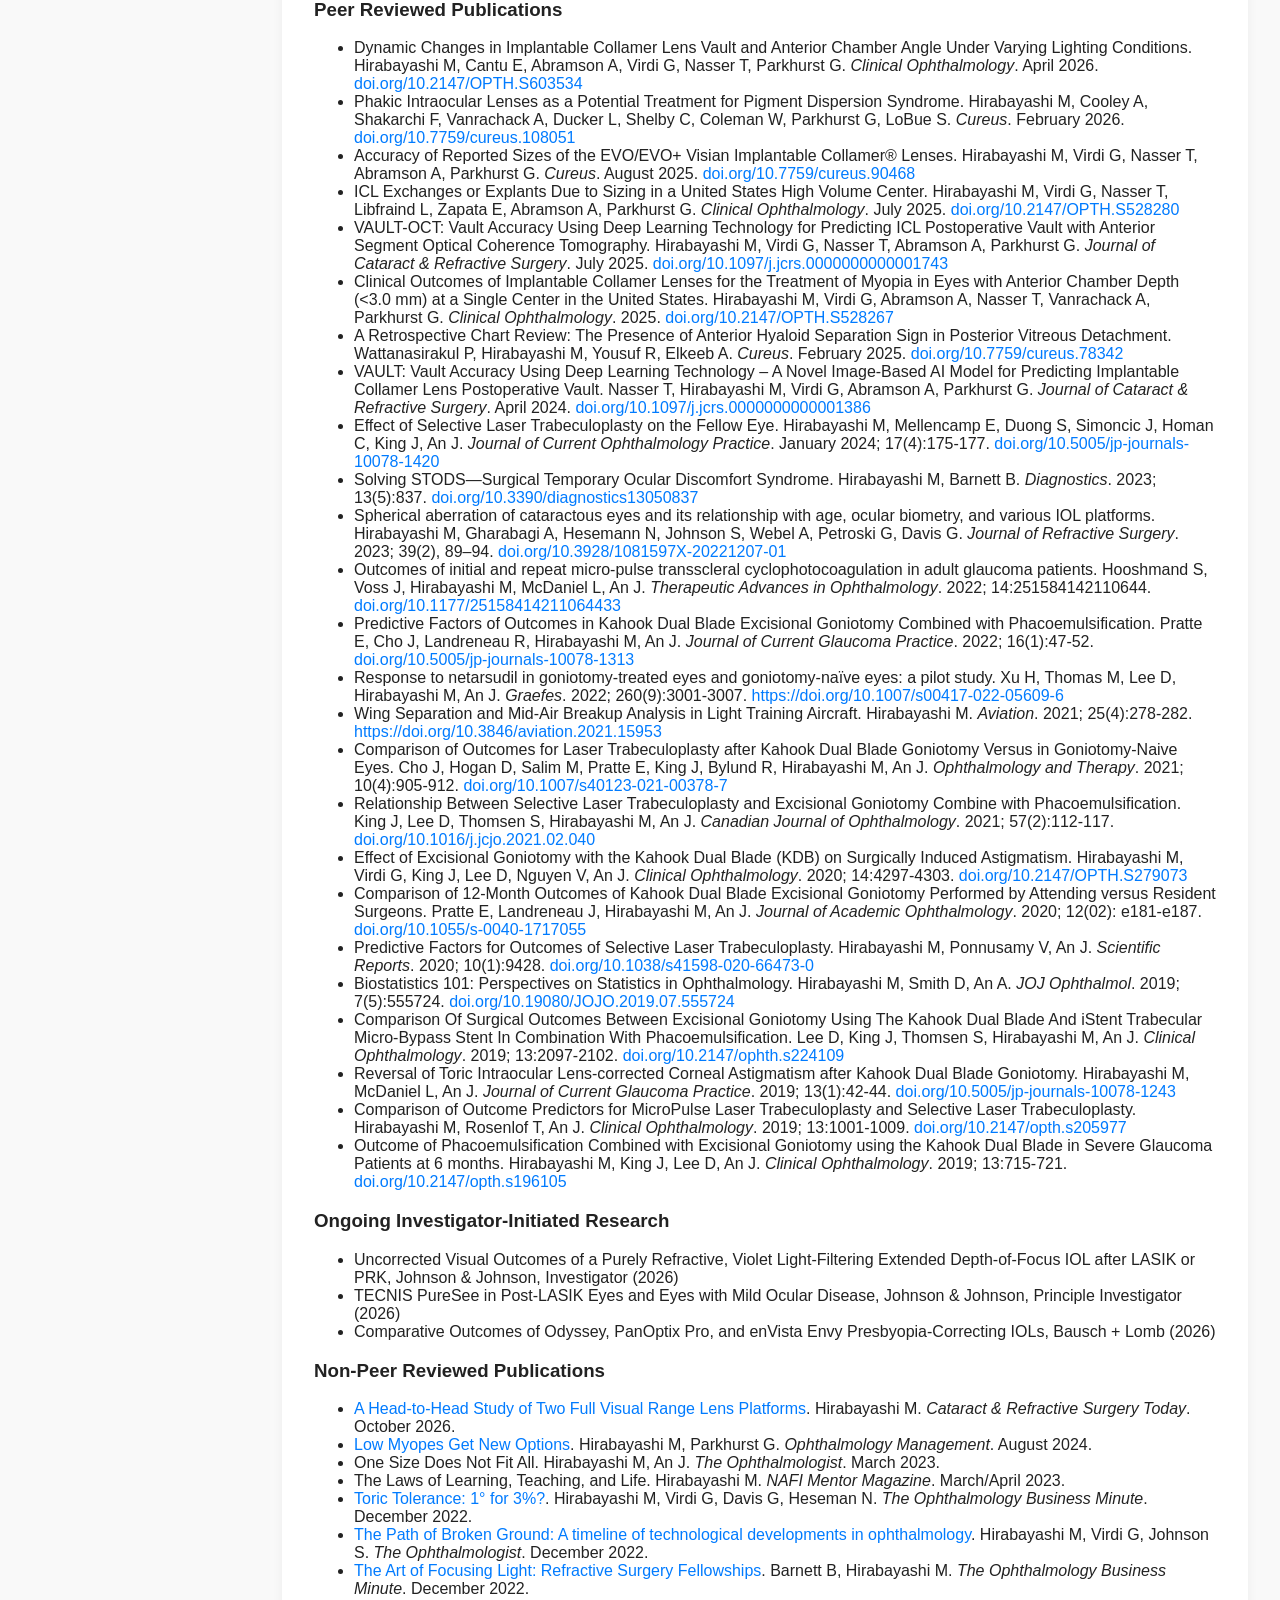
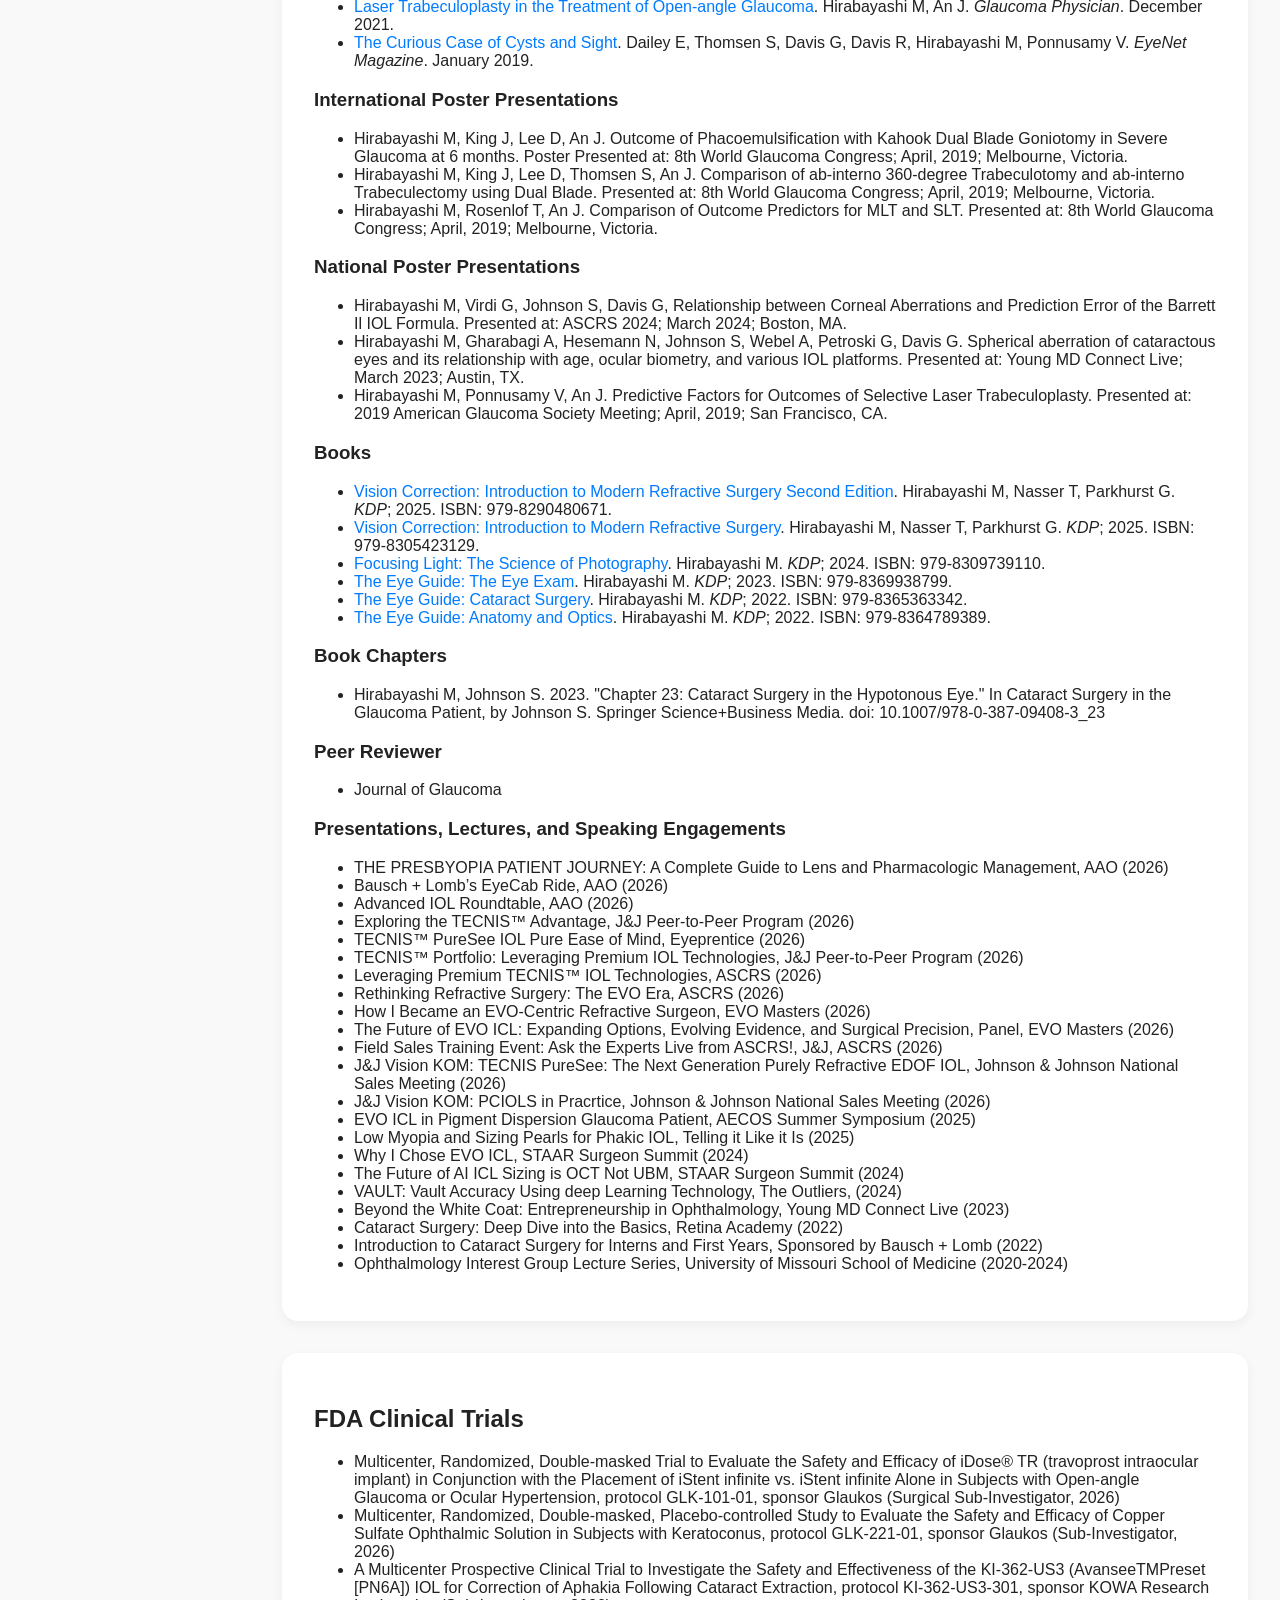
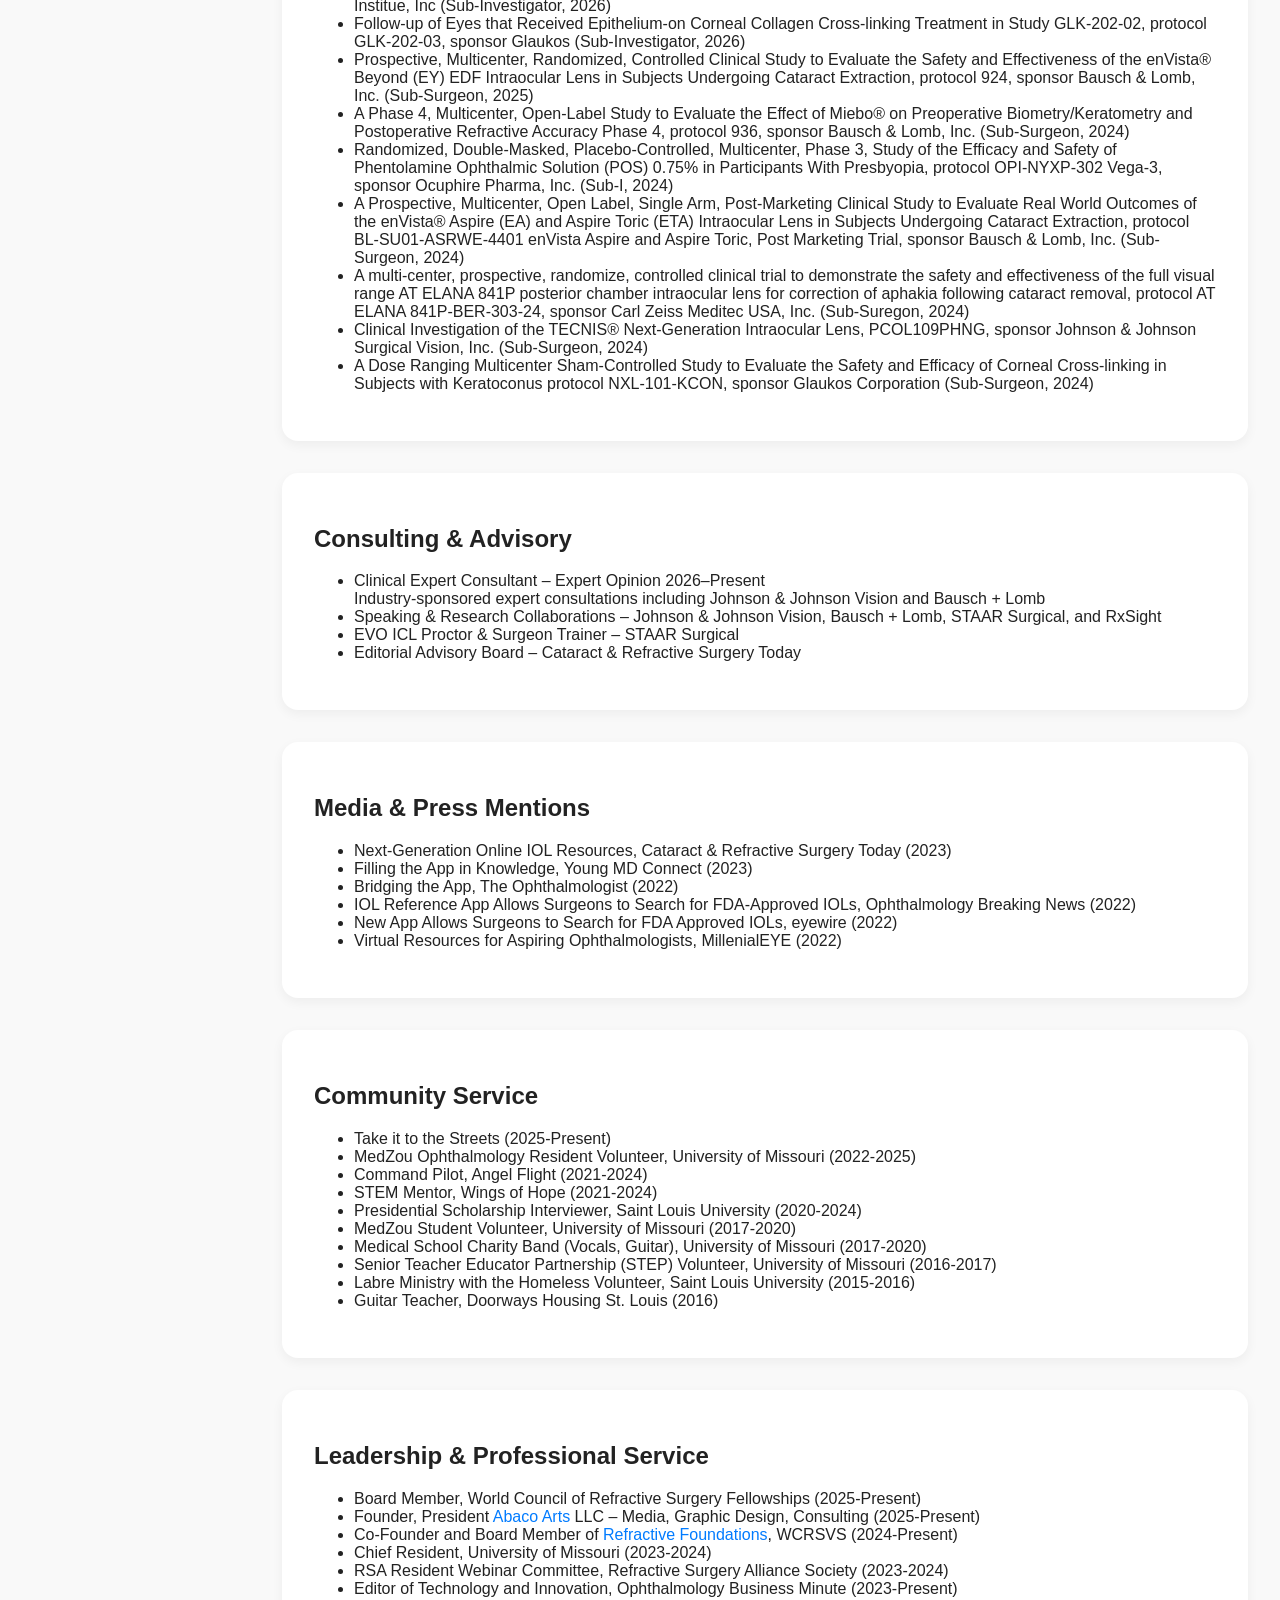
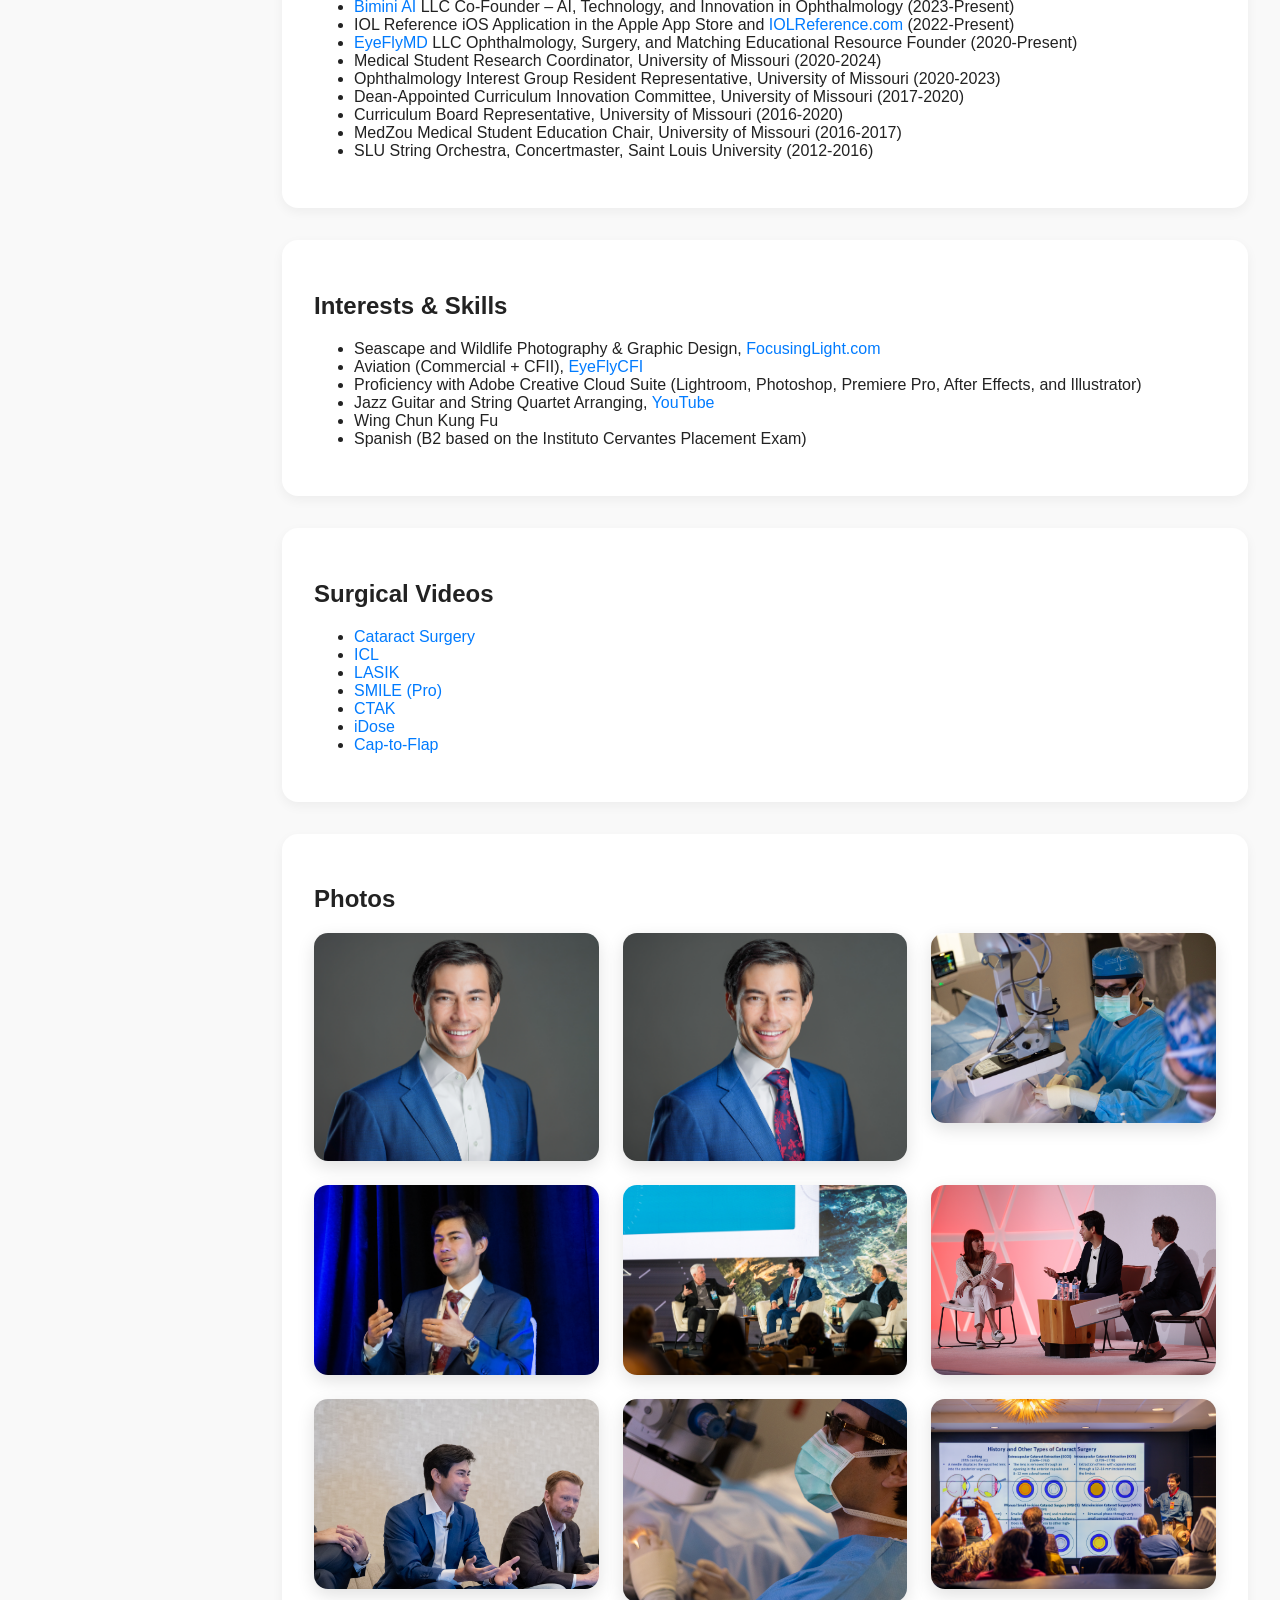
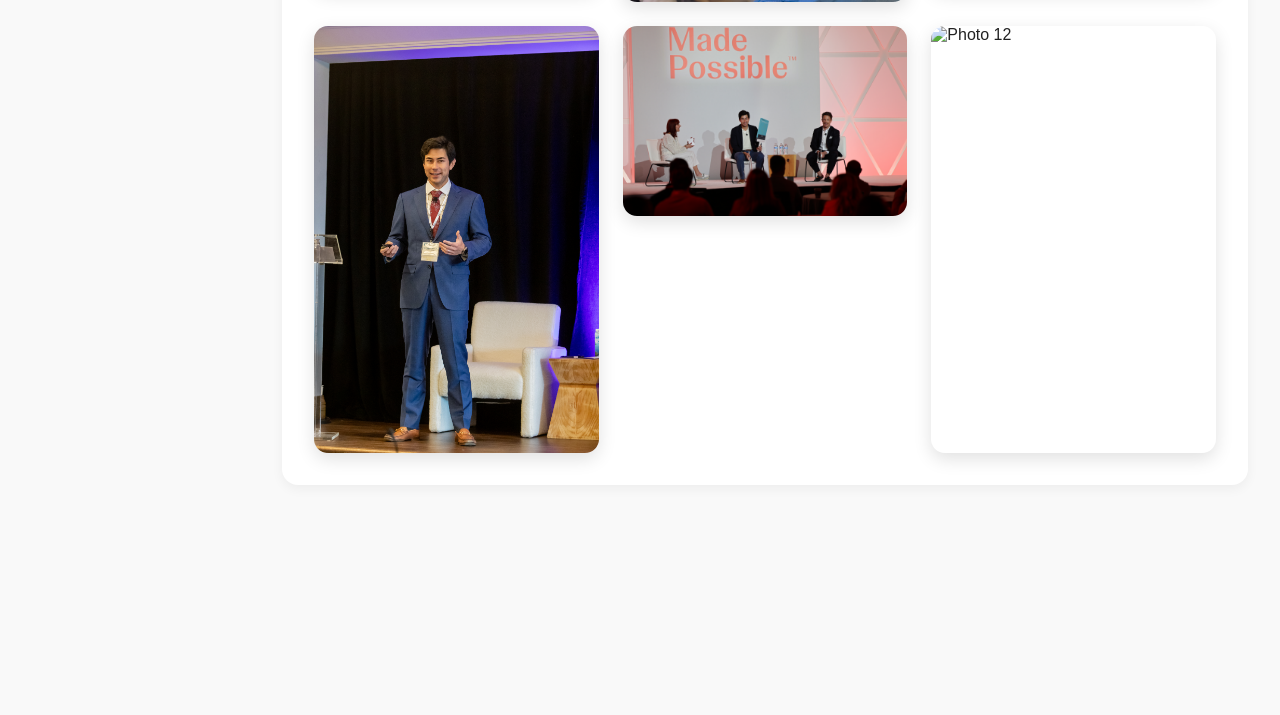
==== commit 1869c37d: "Add ongoing investigator-initiated research section Added ongoing research projects to the index.htm" ====
--- a/index.html
+++ b/index.html
@@ -596,6 +596,14 @@
         <li>Comparison of Outcome Predictors for MicroPulse Laser Trabeculoplasty and Selective Laser Trabeculoplasty. Hirabayashi M, Rosenlof T, An J. <em>Clinical Ophthalmology</em>. 2019; 13:1001-1009. <a href="https://doi.org/10.2147/opth.s205977" target="_blank">doi.org/10.2147/opth.s205977</a></li>
         <li>Outcome of Phacoemulsification Combined with Excisional Goniotomy using the Kahook Dual Blade in Severe Glaucoma Patients at 6 months. Hirabayashi M, King J, Lee D, An J. <em>Clinical Ophthalmology</em>. 2019; 13:715-721. <a href="https://doi.org/10.2147/opth.s196105" target="_blank">doi.org/10.2147/opth.s196105</a></li>
       </ul>
+    
+      <h3>Ongoing Investigator-Initiated Research</h3>
+      <ul>
+        <li>Uncorrected Visual Outcomes of a Purely Refractive, Violet Light-Filtering Extended Depth-of-Focus IOL after LASIK or PRK, Johnson & Johnson, Investigator (2026)</li>
+        <li>TECNIS PureSee in Post-LASIK Eyes and Eyes with Mild Ocular Disease, Johnson & Johnson, Principle Investigator (2026)</li>
+        <li>Comparative Outcomes of Odyssey, PanOptix Pro, and enVista Envy Presbyopia-Correcting IOLs, Bausch + Lomb (2026)</li>
+      </ul>
+      
       <h3>Non-Peer Reviewed Publications</h3>
       <ul>
         <li><a href="https://crstoday.com/crst-supplements-2/a-new-era-of-advanced-iols/a-head-to-head-study-of-two-full-visual-range-lens-platforms/85326/" target="_blank">A Head-to-Head Study of Two Full Visual Range Lens Platforms</a>. Hirabayashi M. <em>Cataract & Refractive Surgery Today</em>. October 2026.</li>
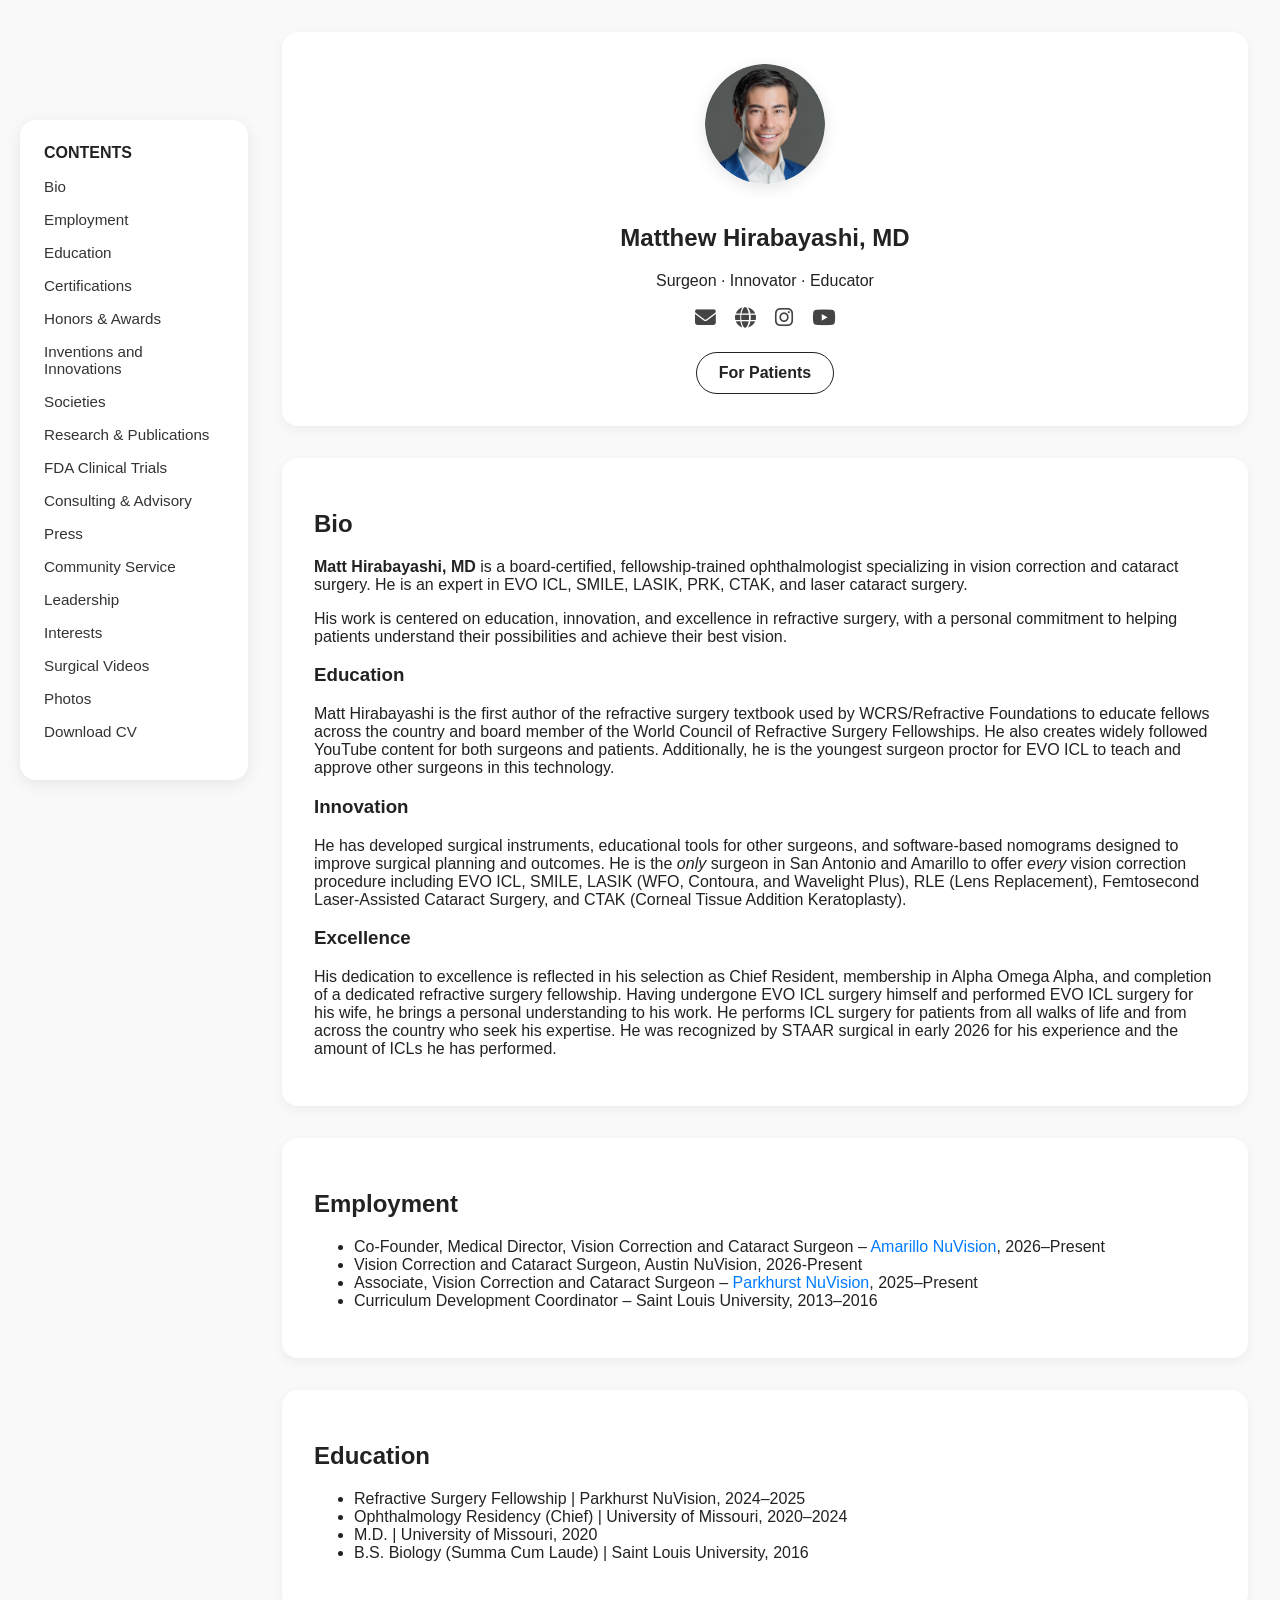
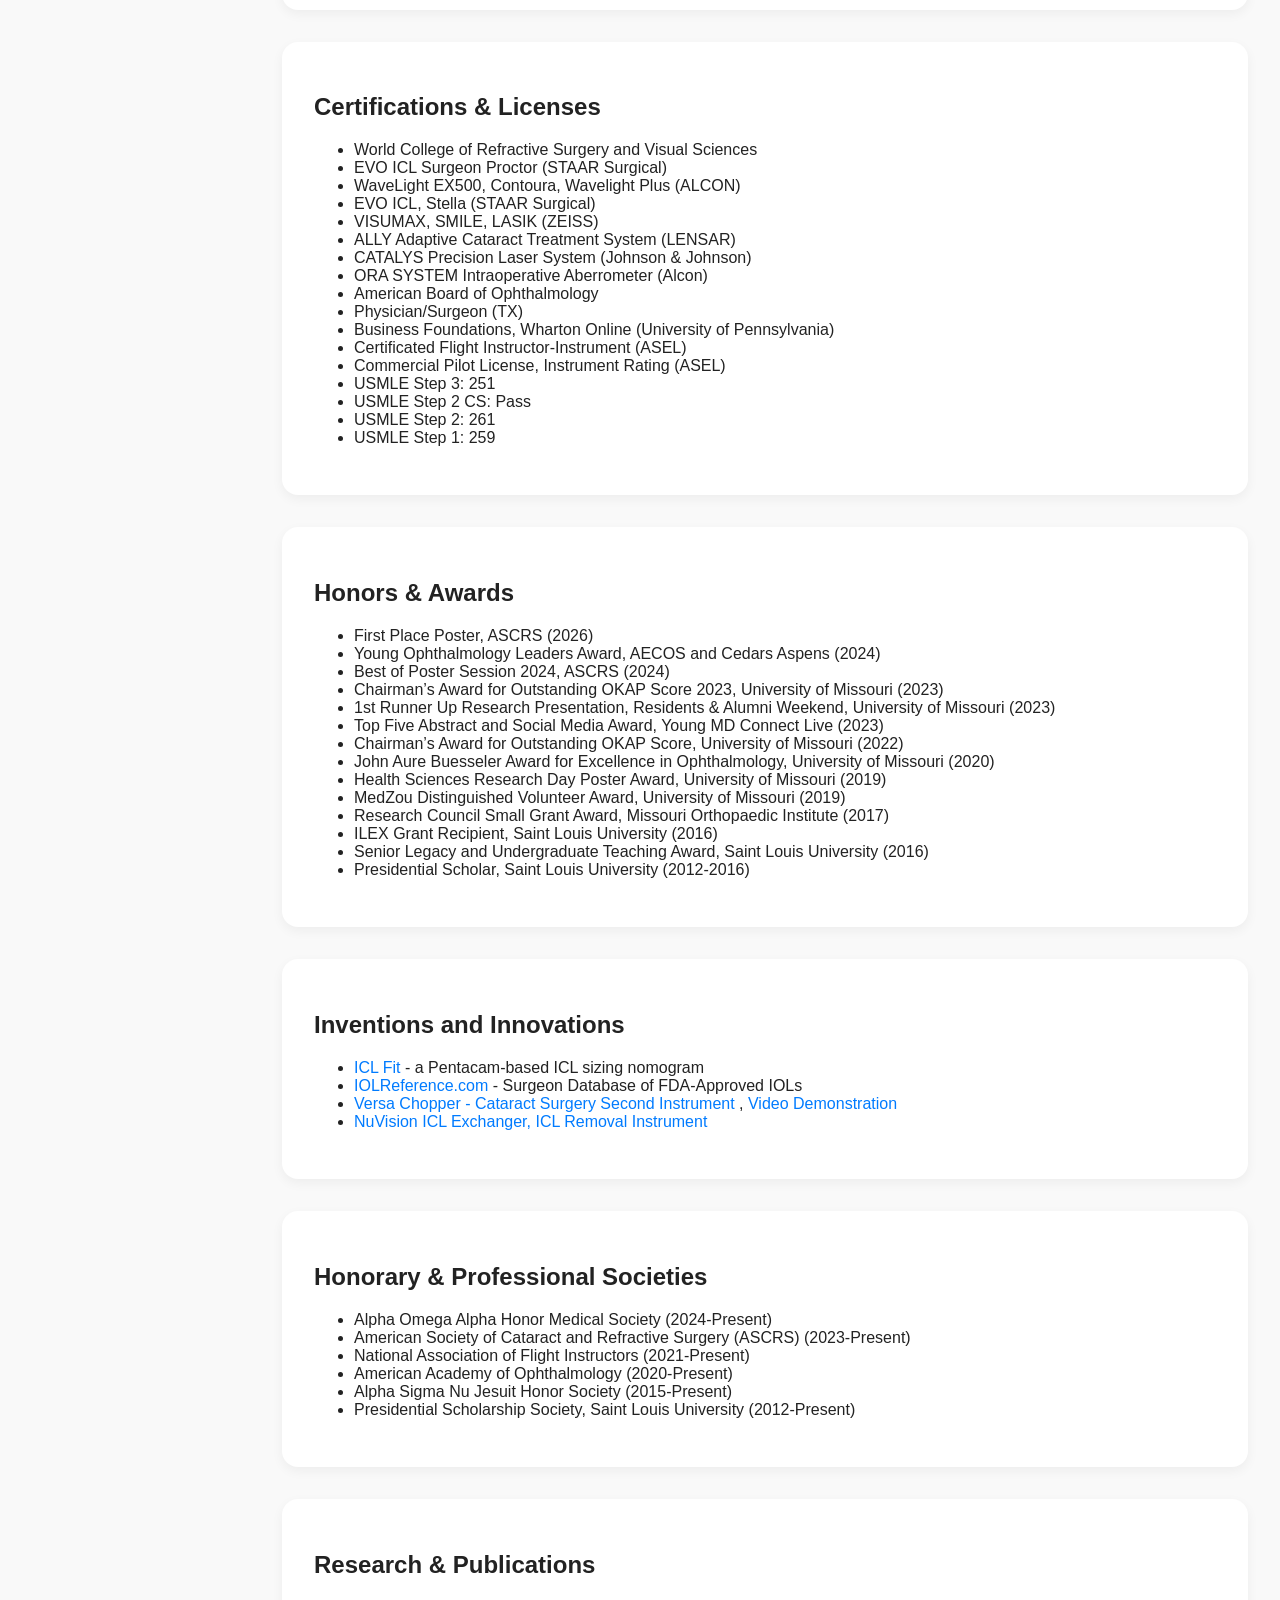
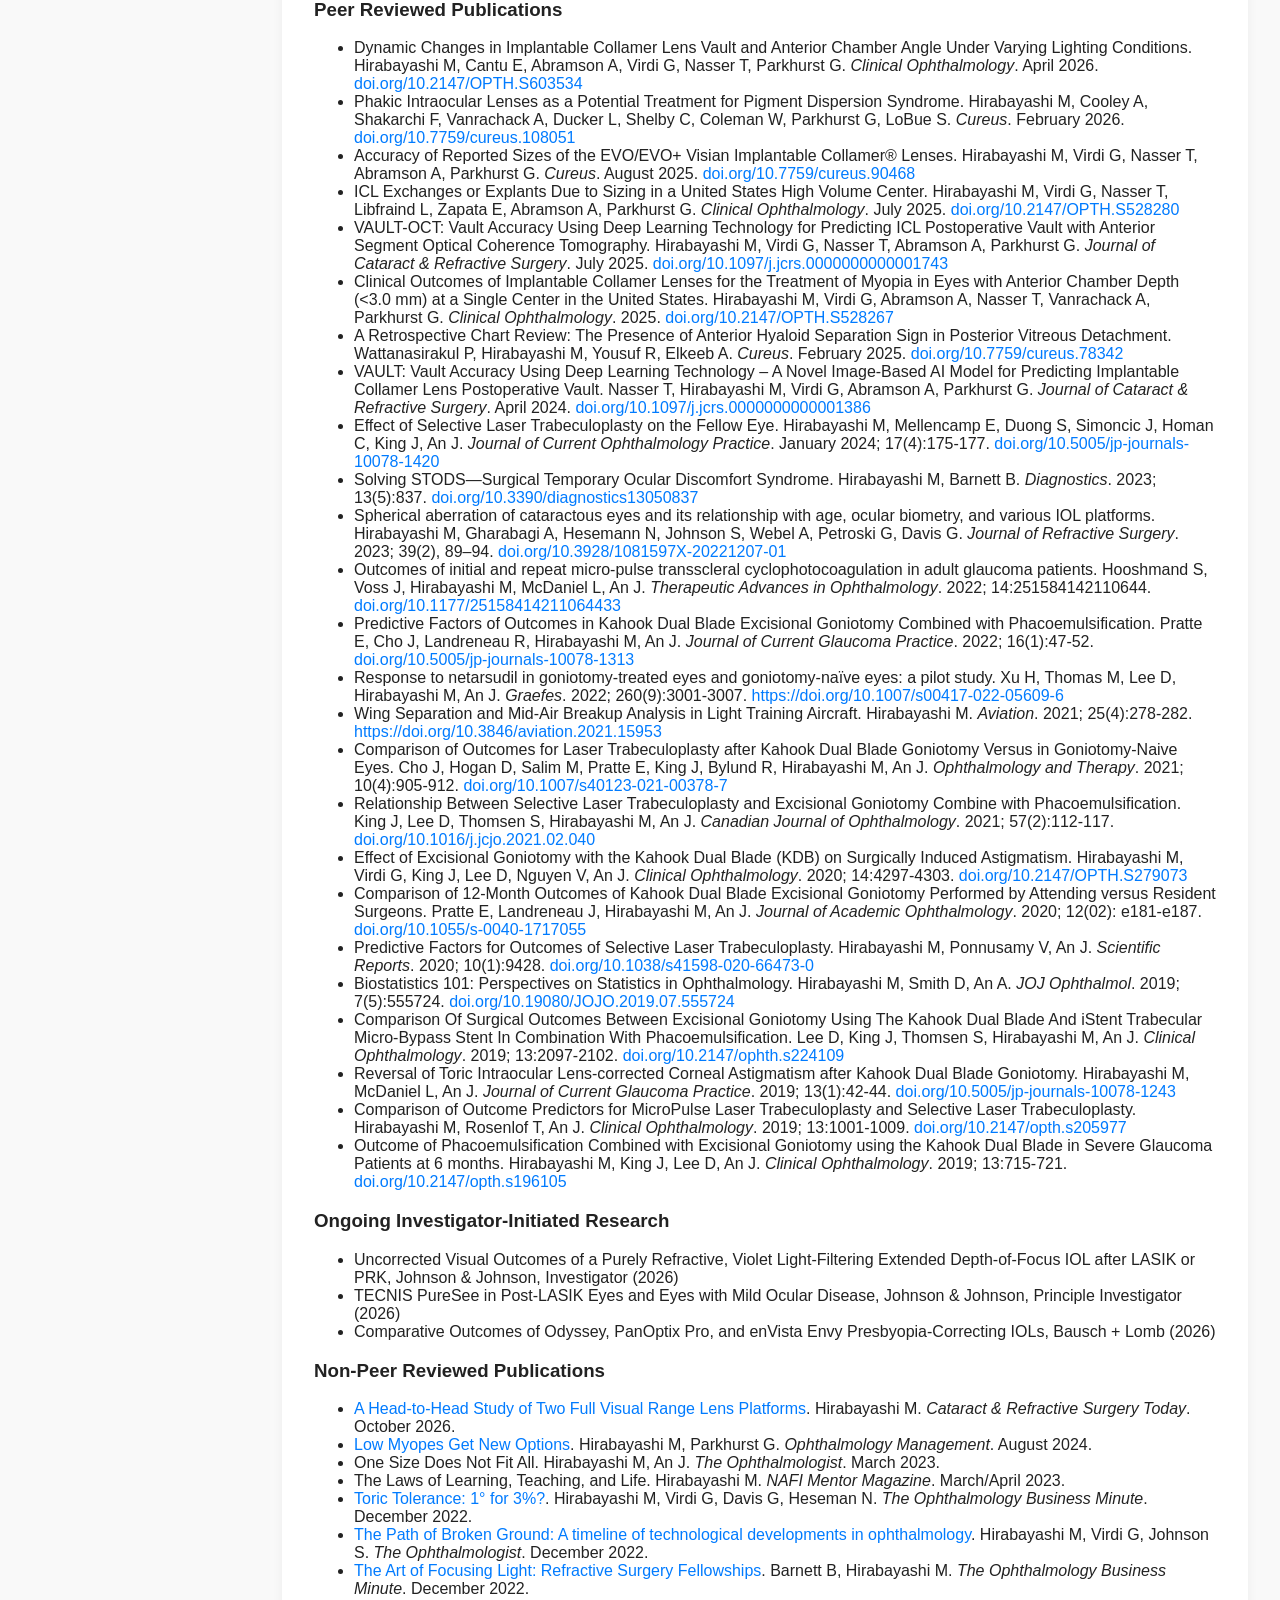
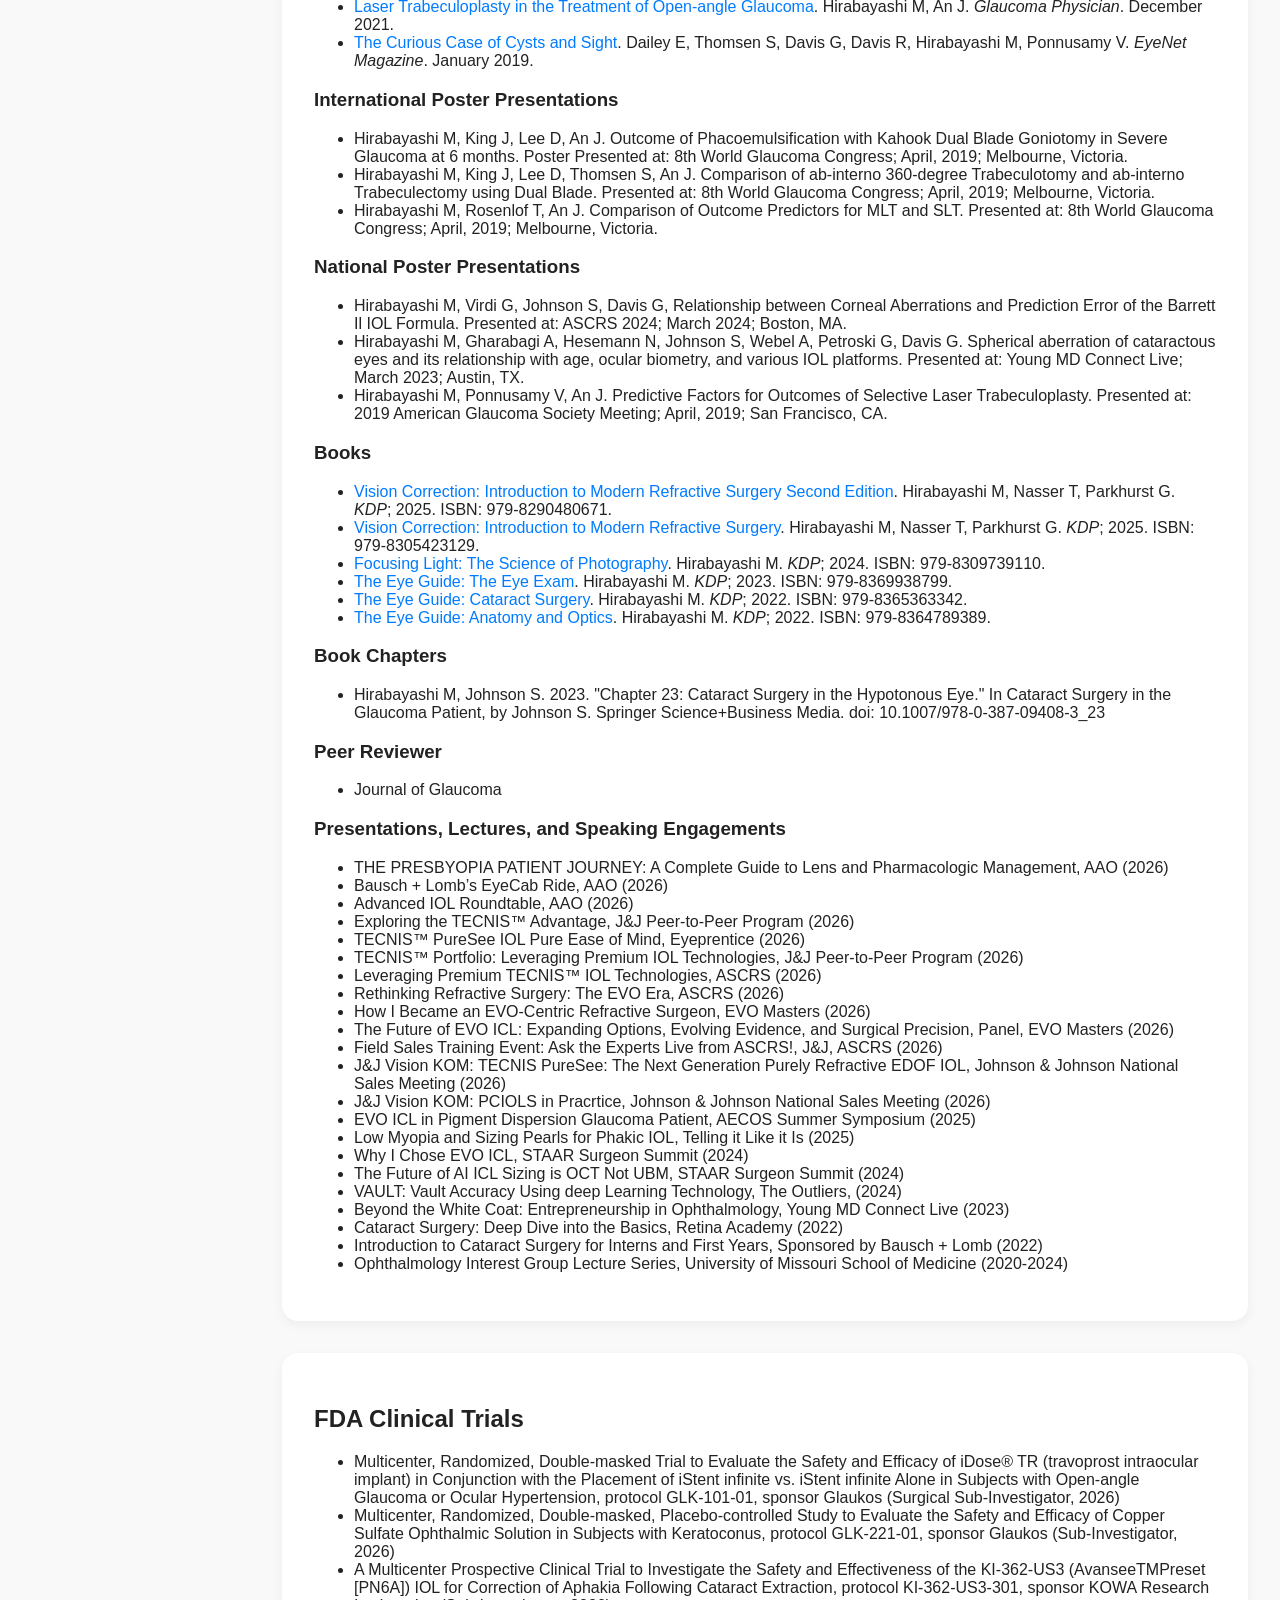
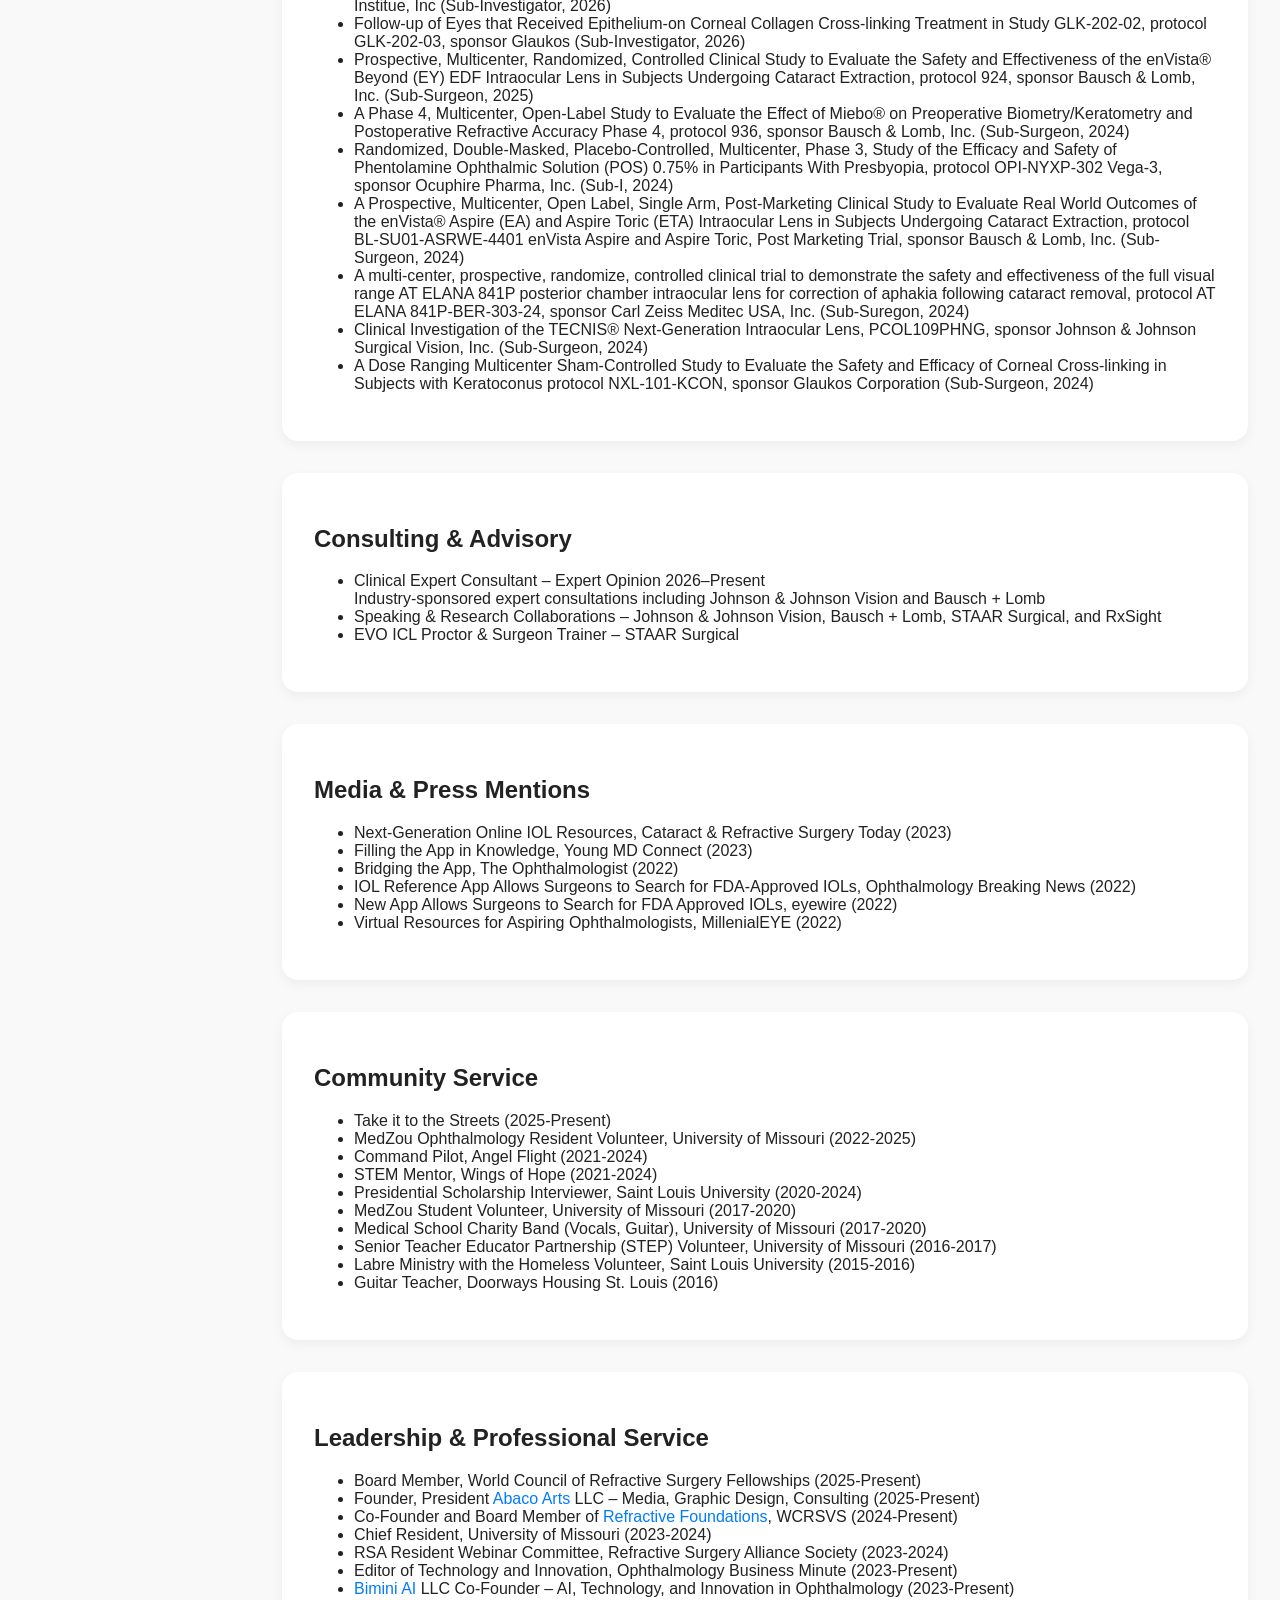
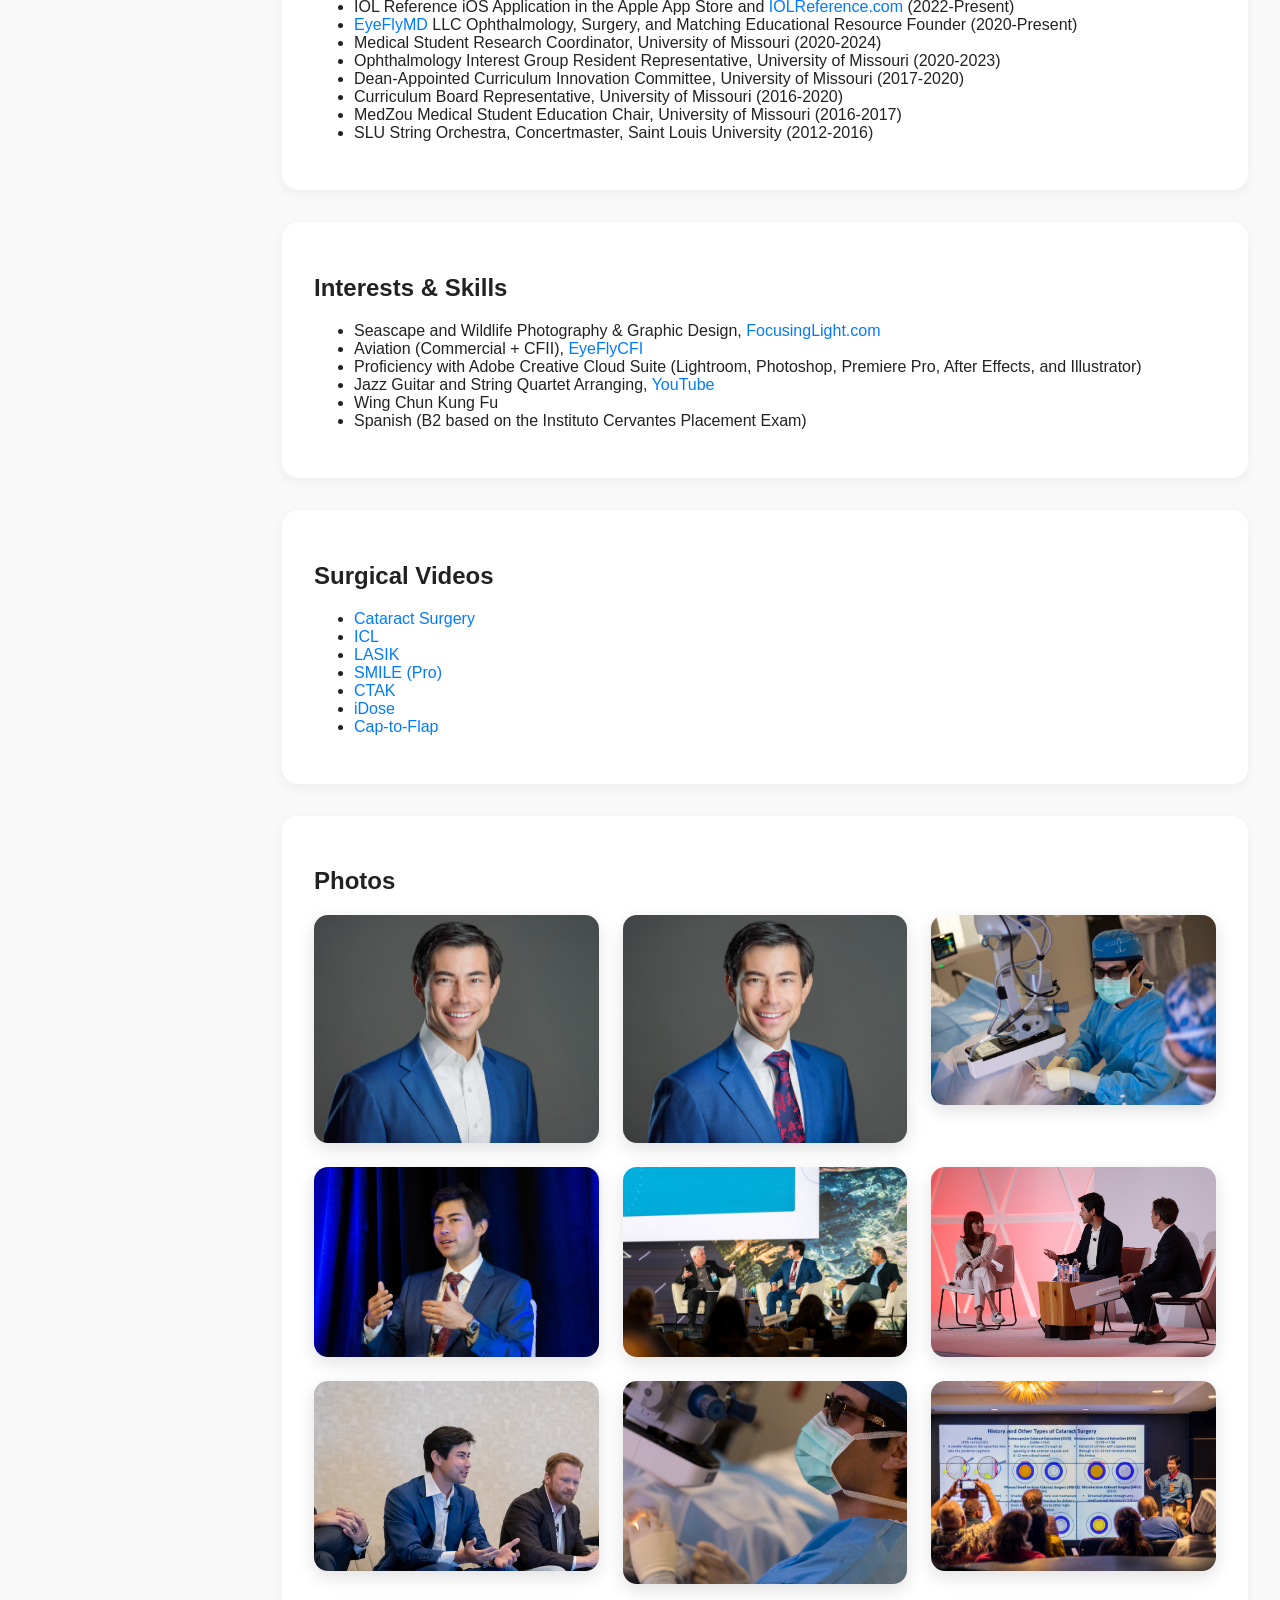
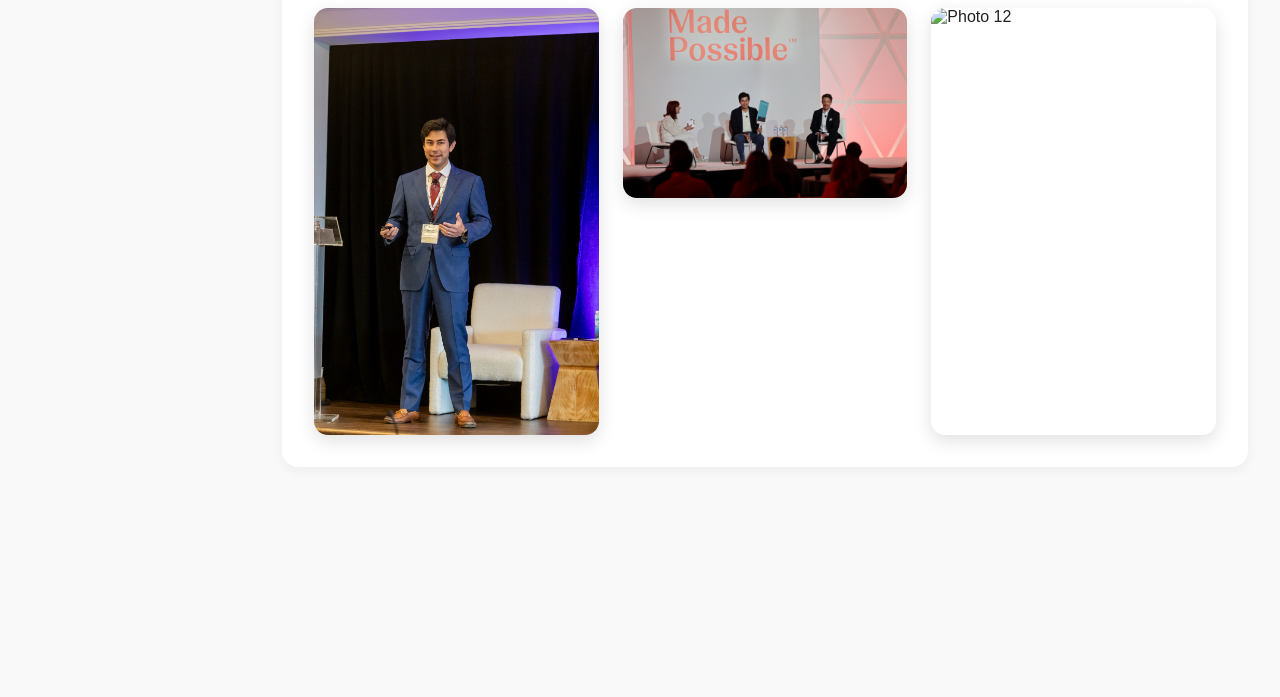
==== commit d1c908a3: "Remove Editorial Advisory Board entry from index.html Removed Editorial Advisory Board entry from th" ====
--- a/index.html
+++ b/index.html
@@ -709,10 +709,6 @@
         <li>
           EVO ICL Proctor &amp; Surgeon Trainer – STAAR Surgical
         </li>
-        <li>
-          Editorial Advisory Board –
-          Cataract &amp; Refractive Surgery Today
-        </li>
       </ul>
     </section>
 
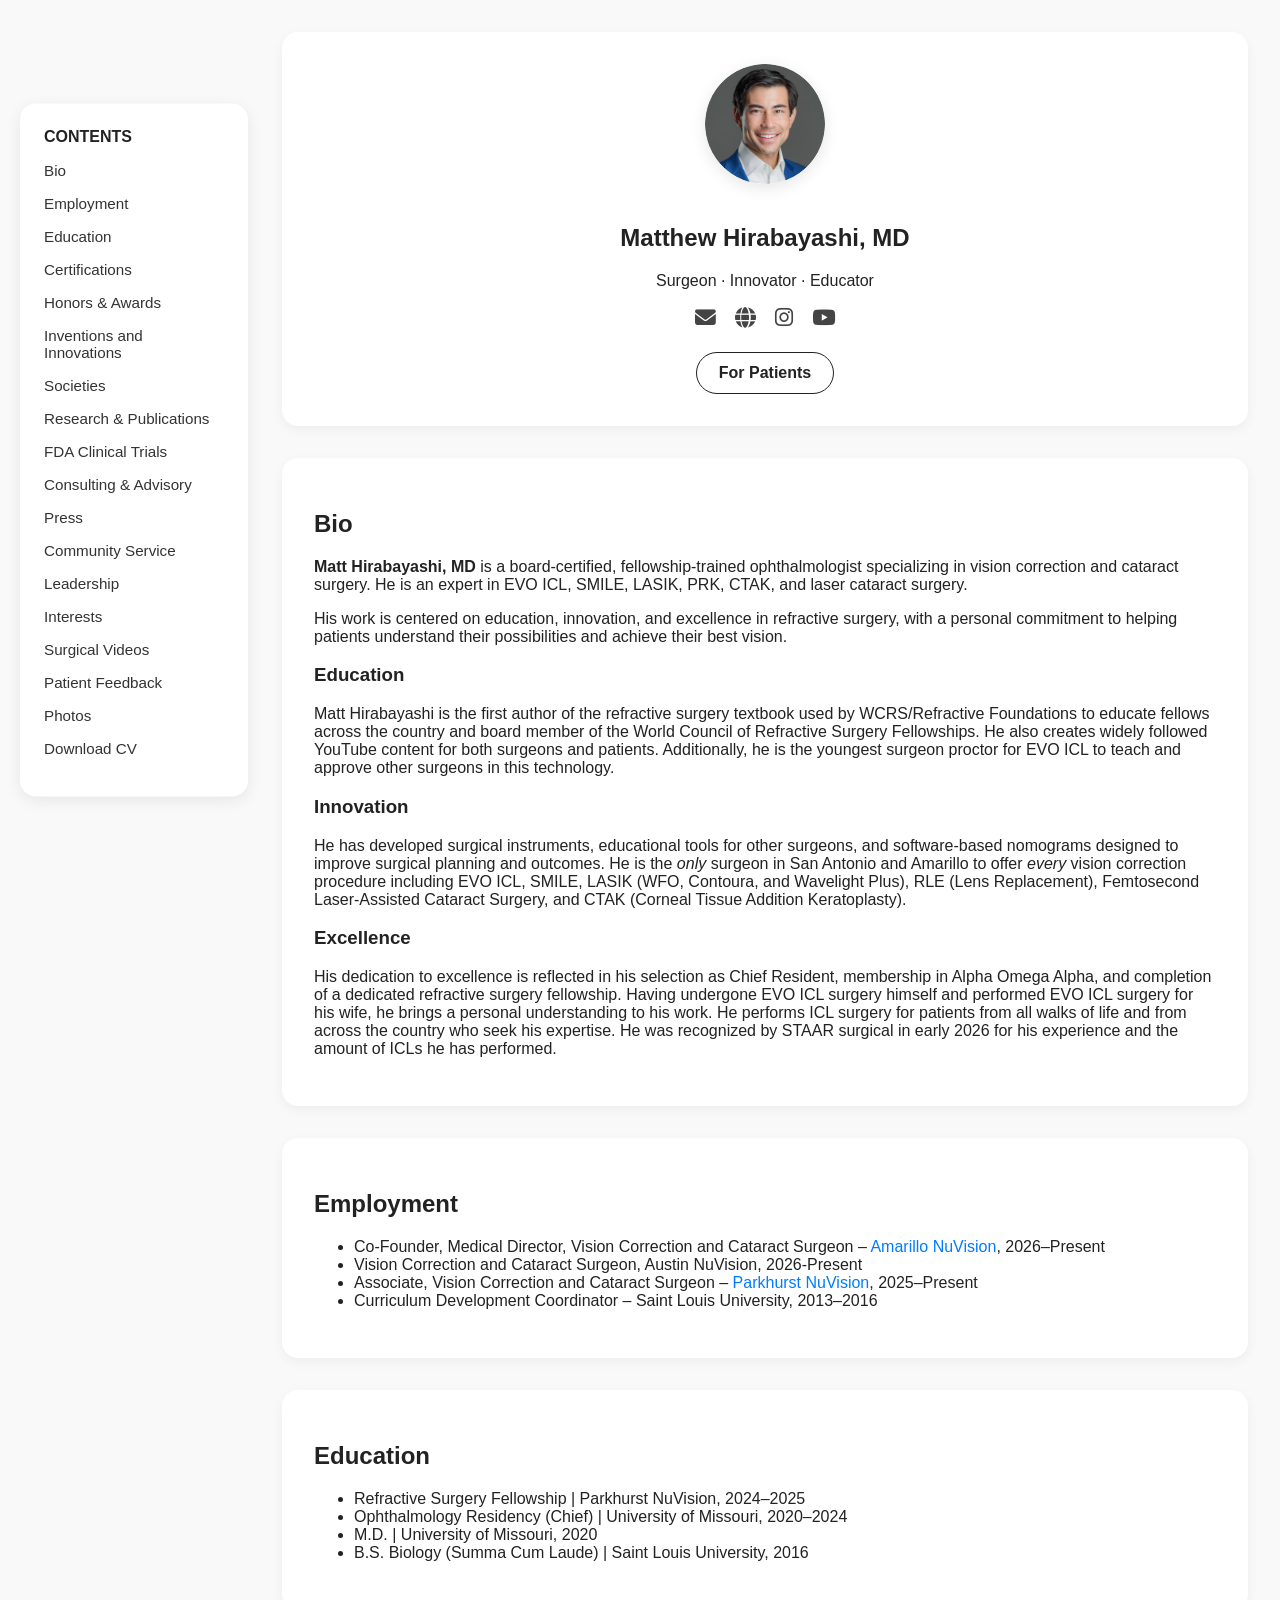
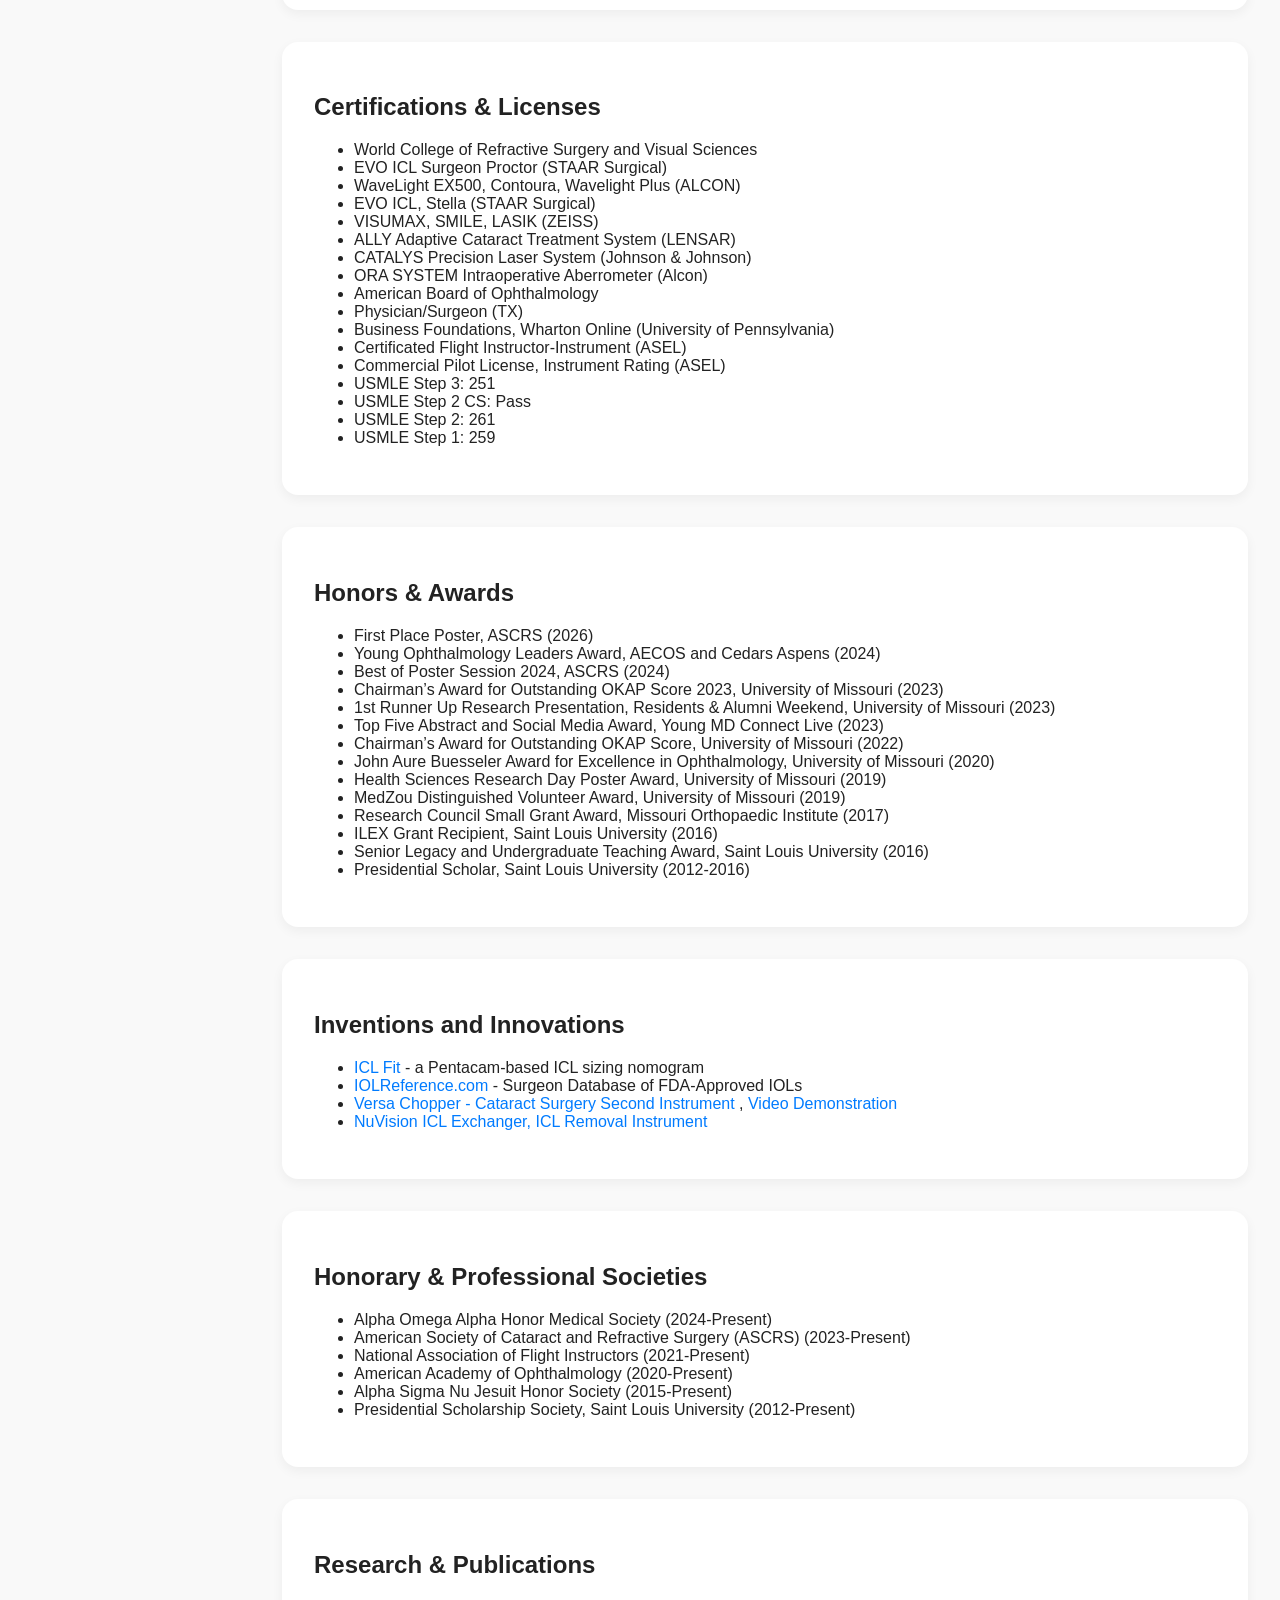
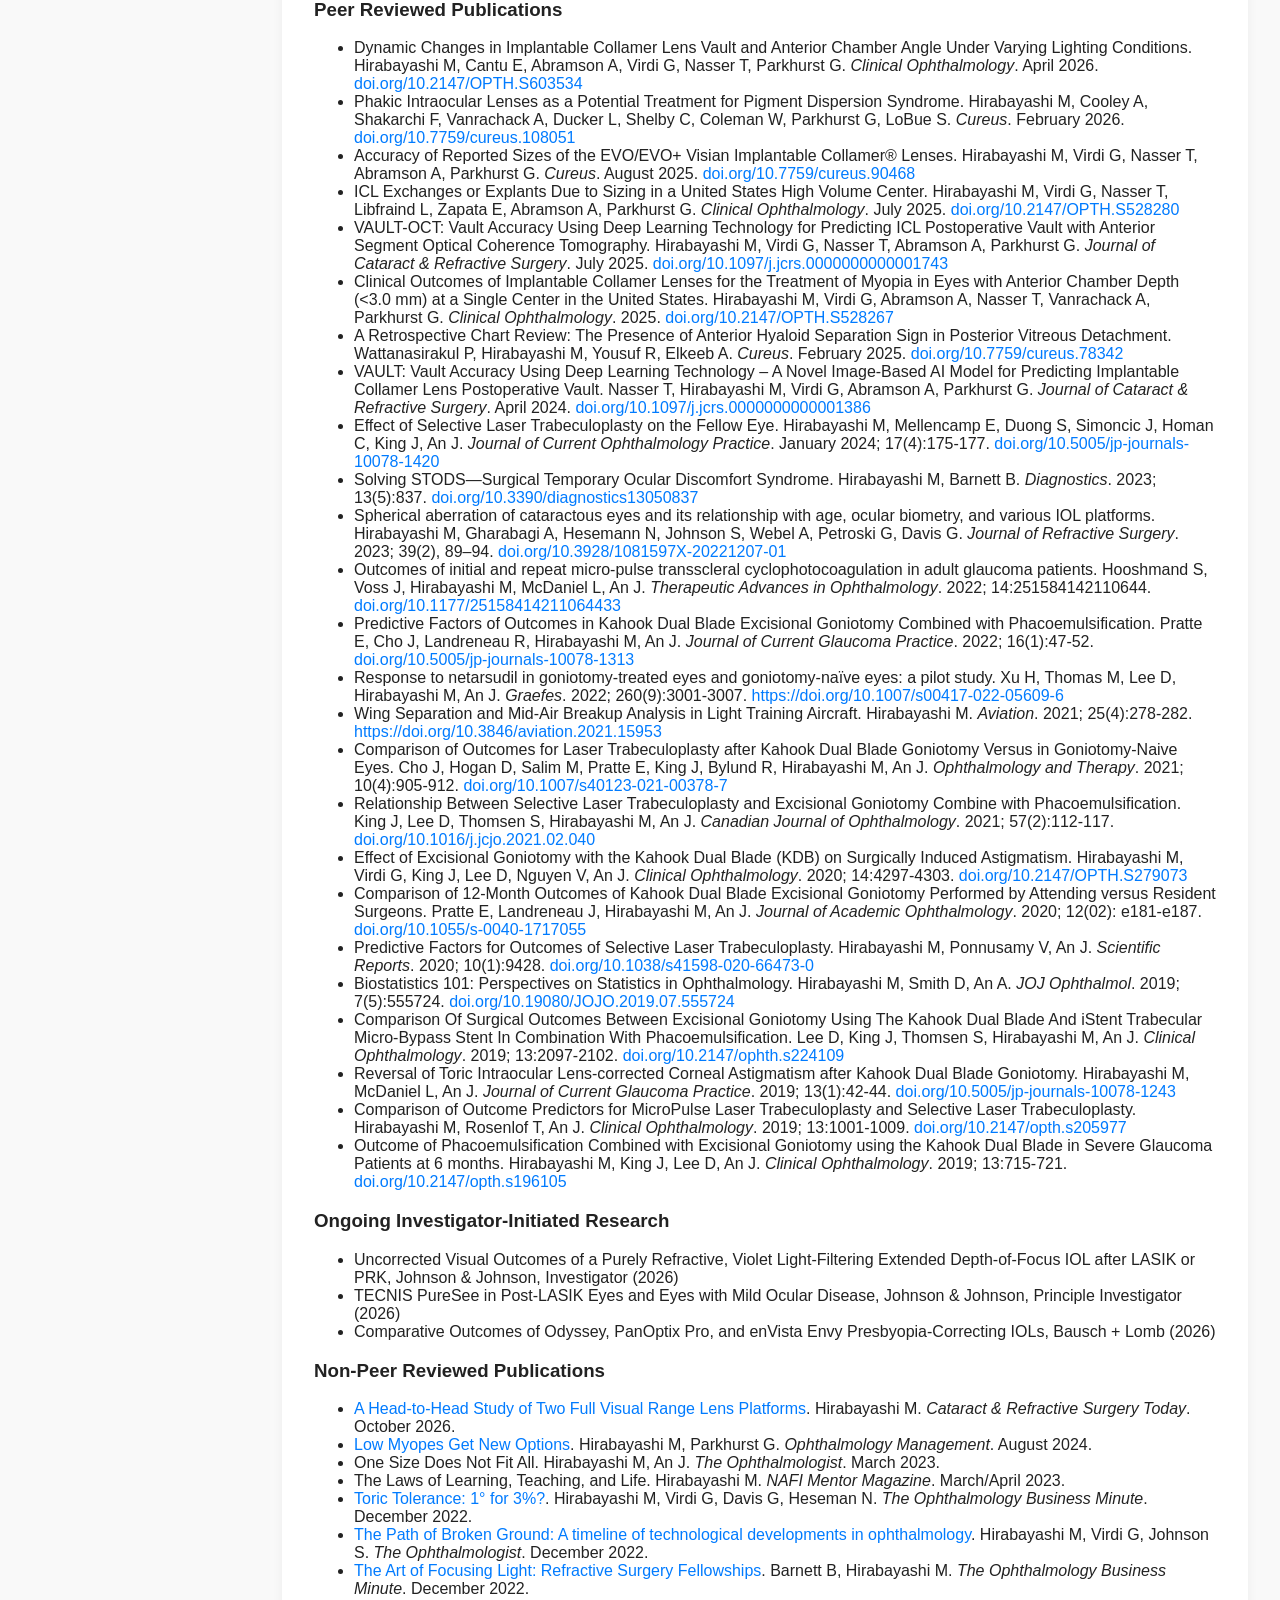
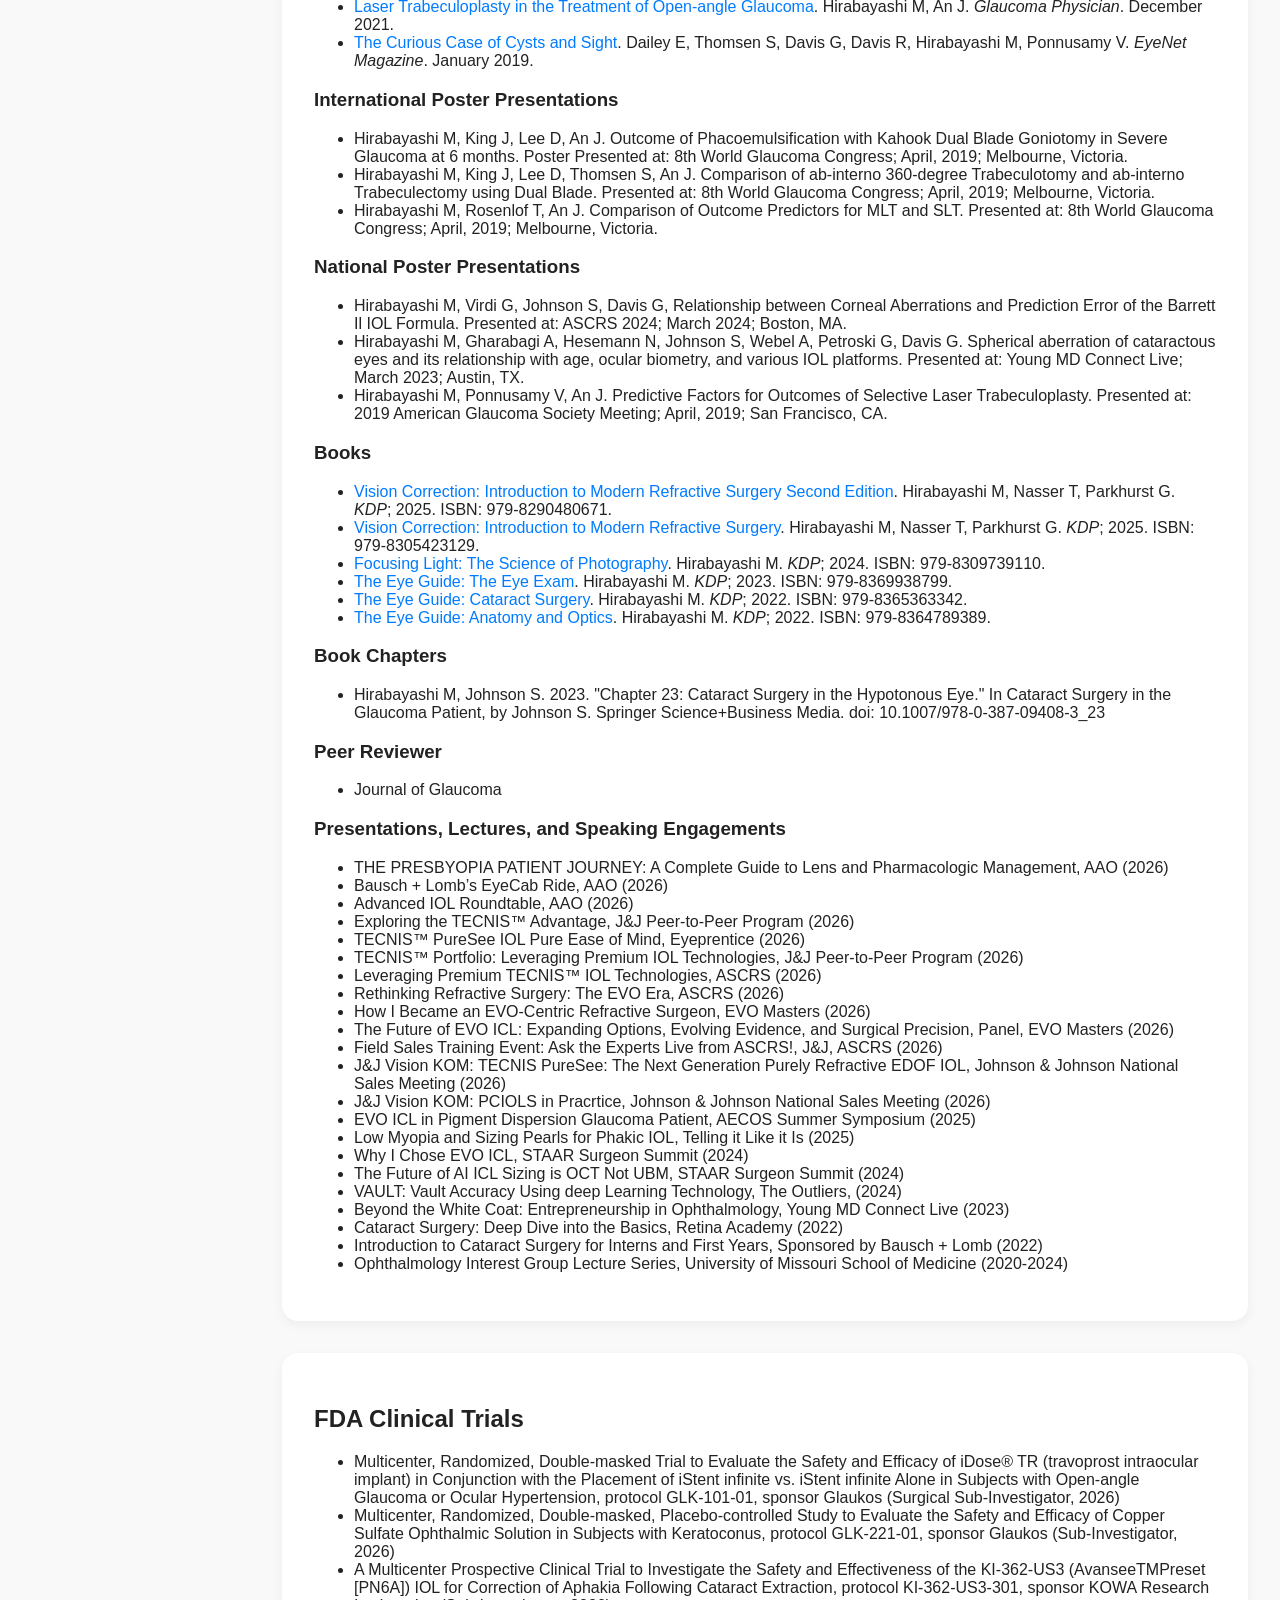
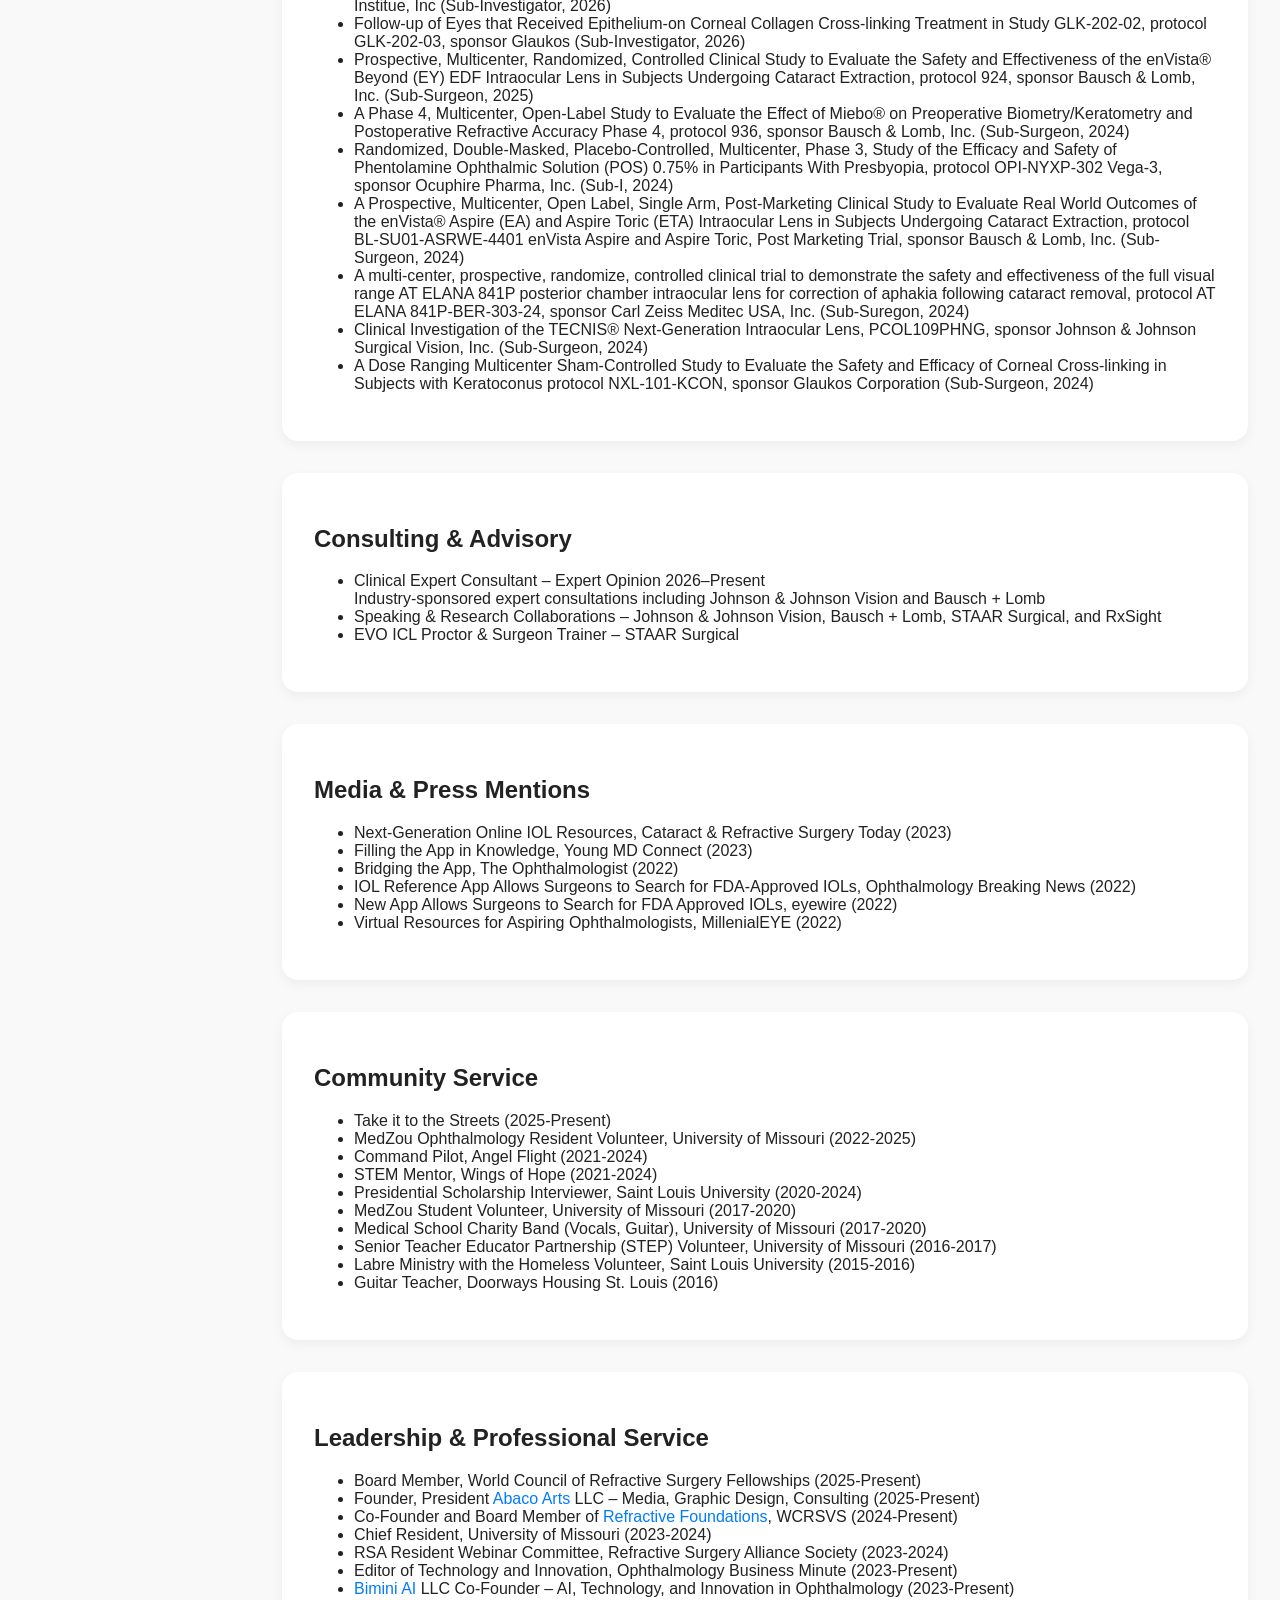
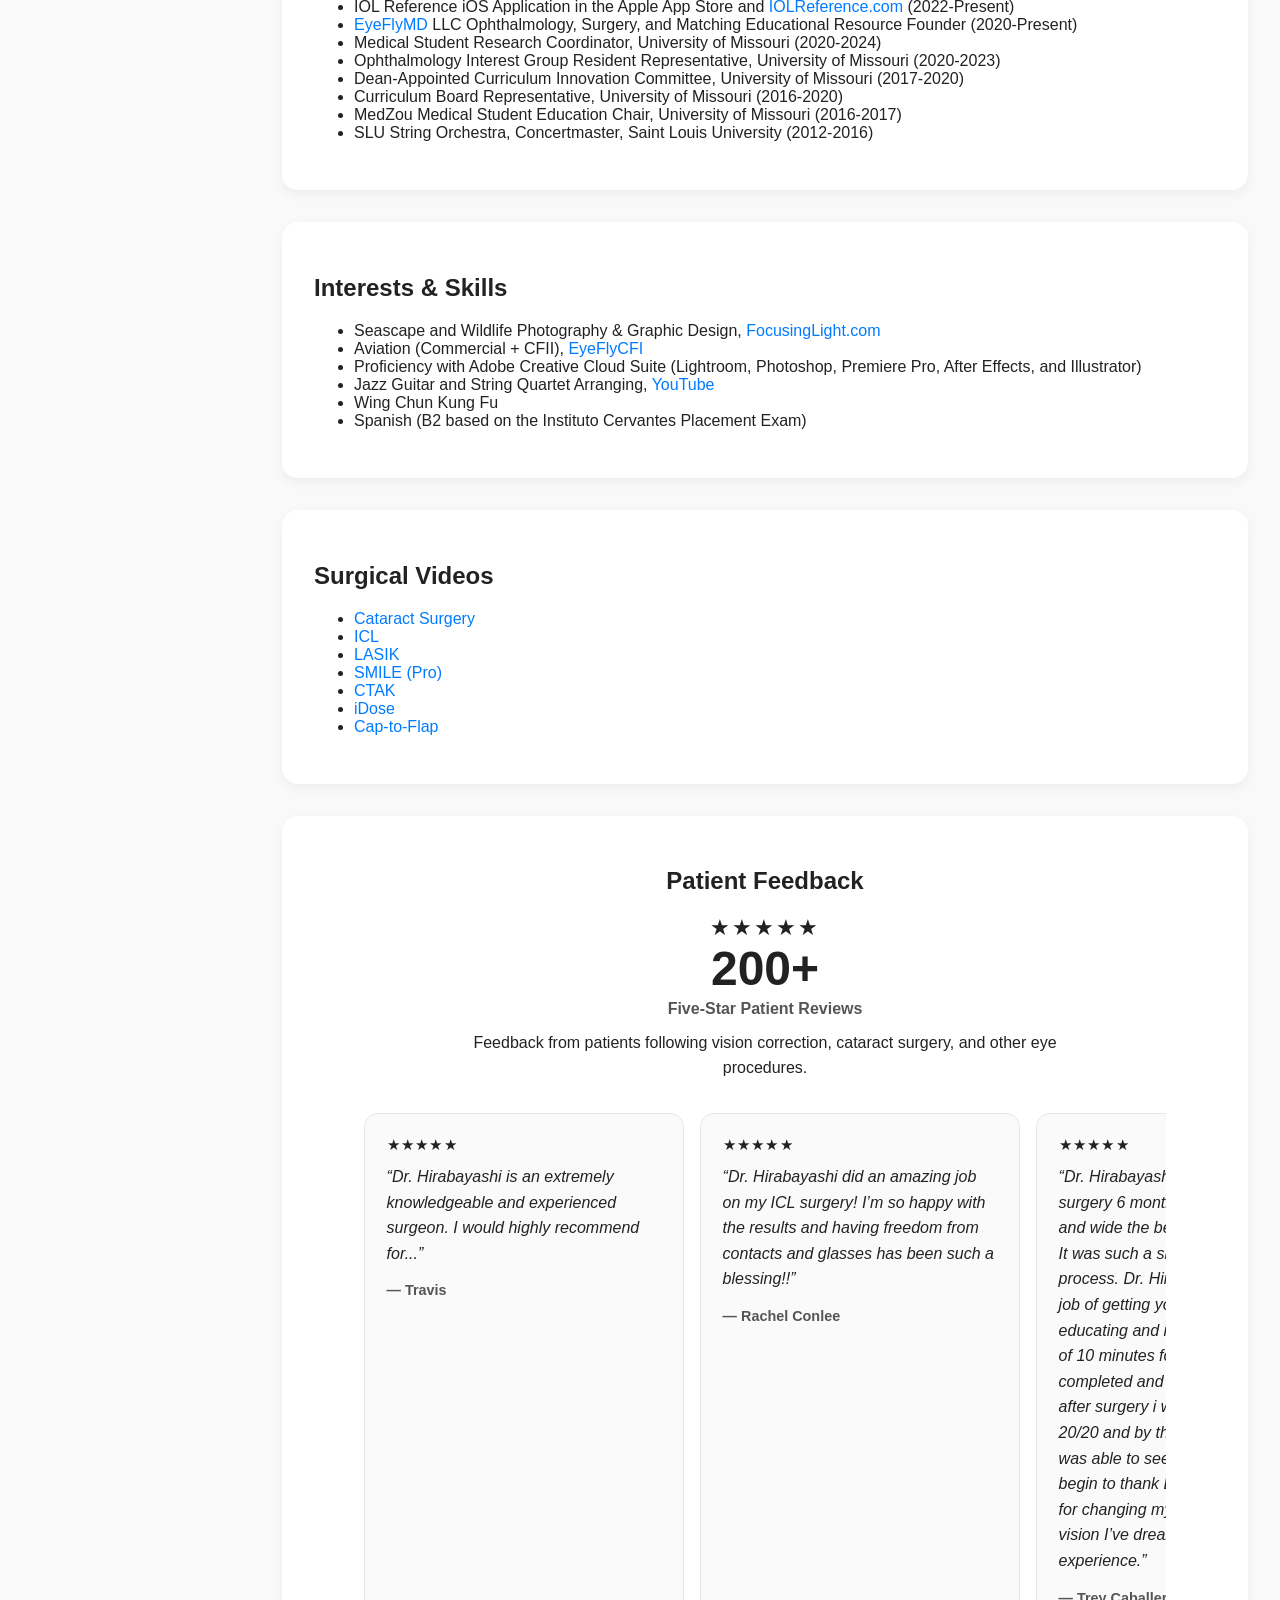
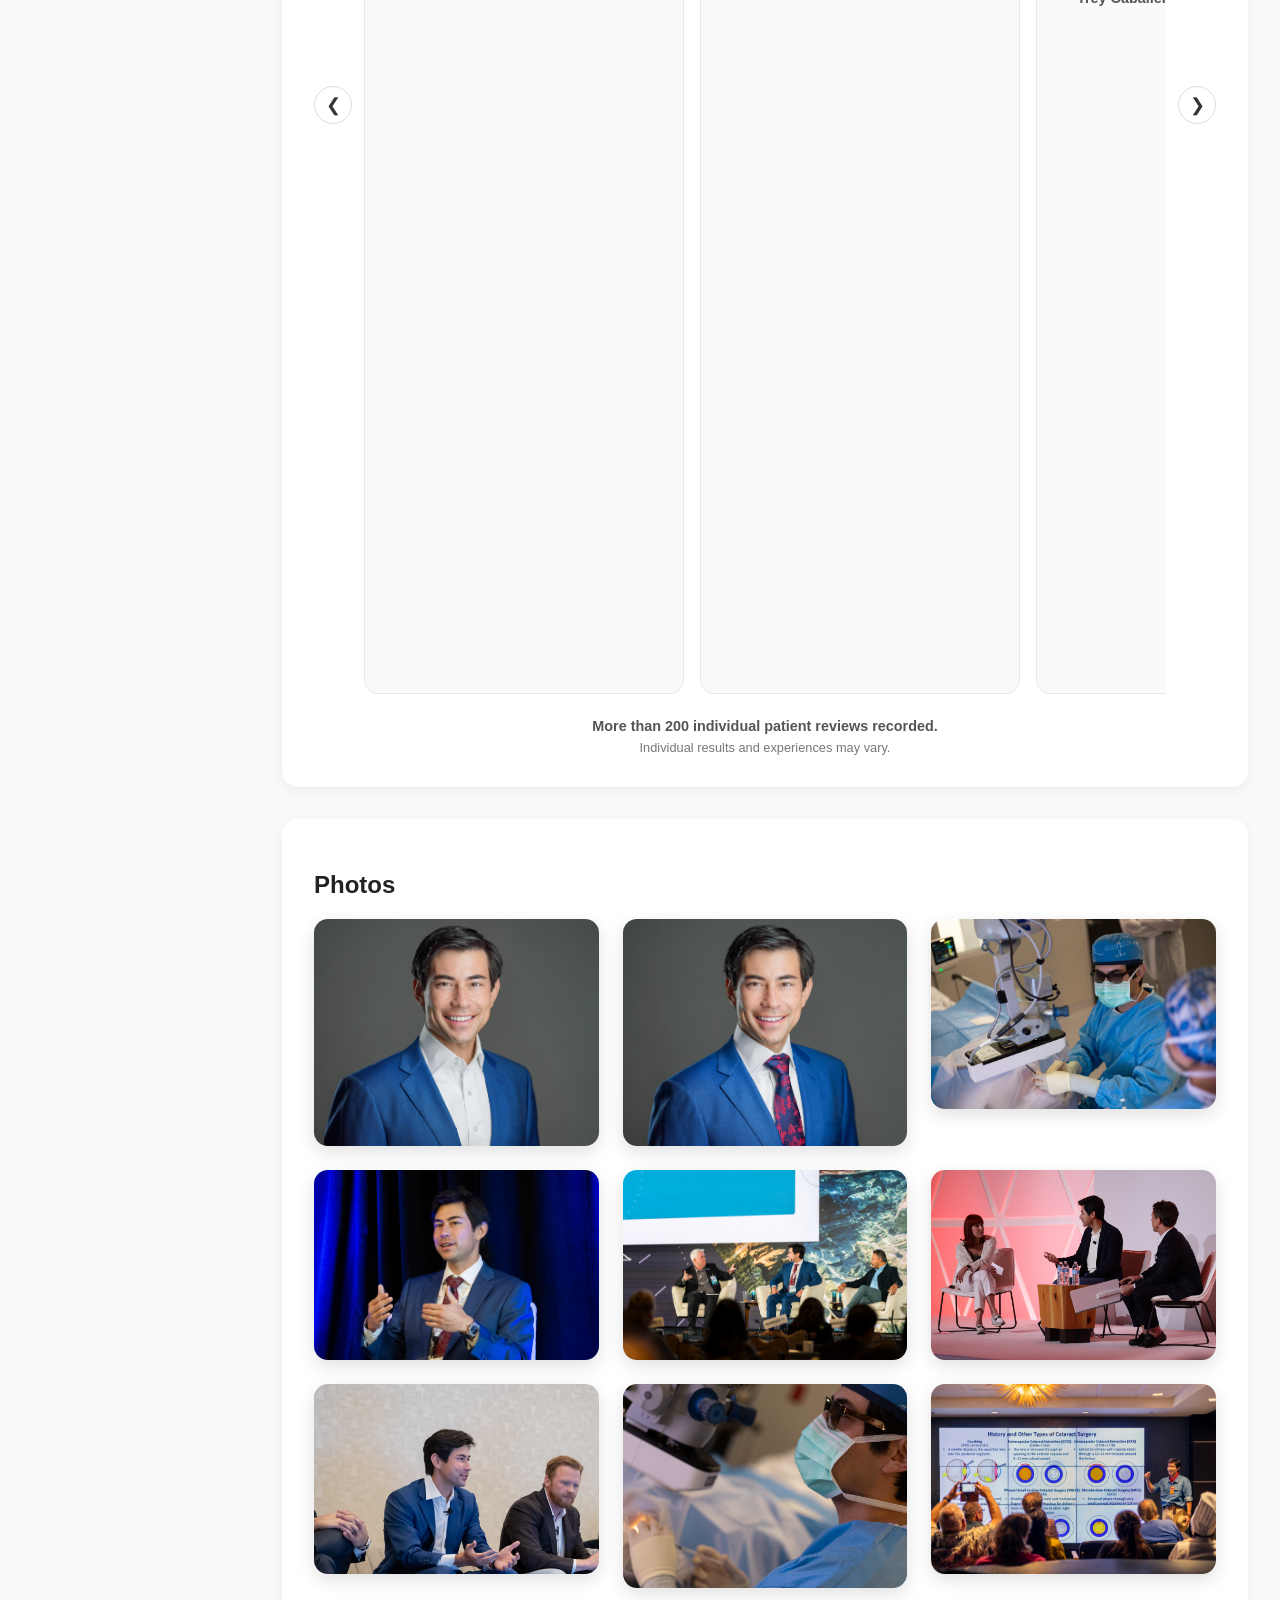
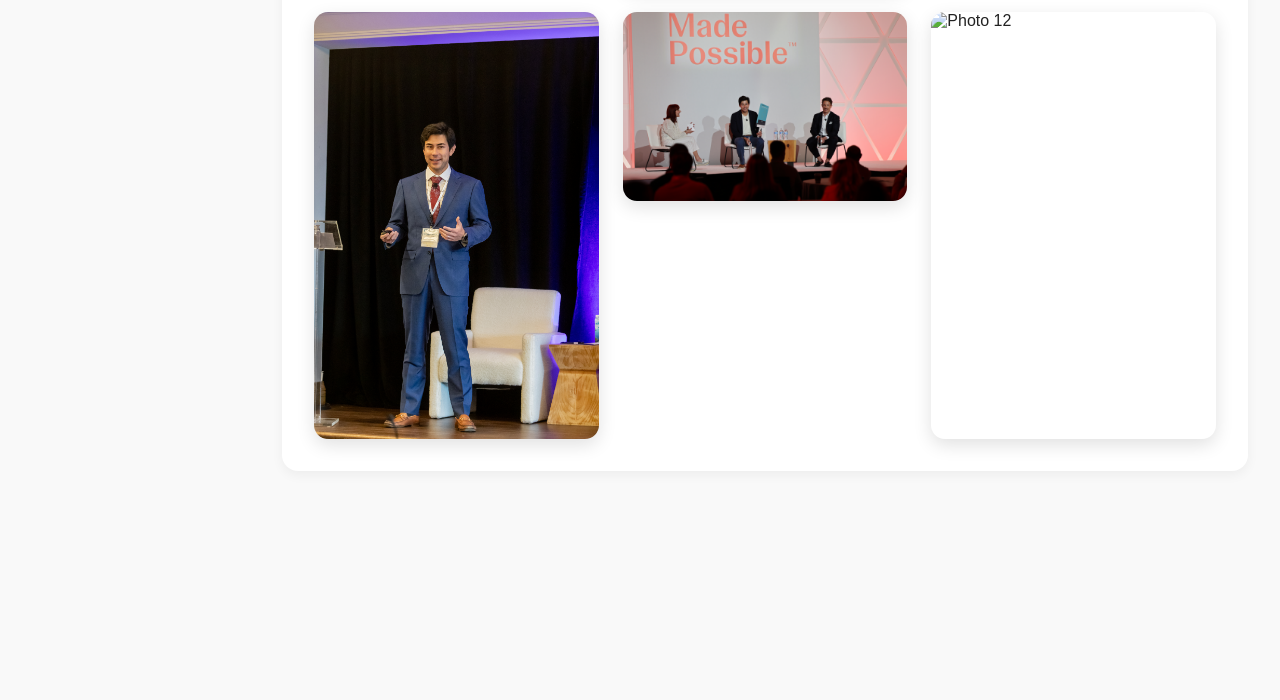
==== commit 1276a595: "Update index.html" ====
--- a/index.html
+++ b/index.html
@@ -363,6 +363,144 @@
     ]
   }
   </script>
+
+  <style>
+    /* Patient Feedback Carousel */
+    .review-header {
+      text-align: center;
+    }
+
+    .review-summary {
+      margin: 1.25rem auto 0.75rem;
+    }
+
+    .review-summary-stars {
+      font-size: 1.35rem;
+      letter-spacing: 0.12rem;
+      color: #222;
+    }
+
+    .review-summary-number {
+      margin-top: 0.25rem;
+      font-size: 3rem;
+      line-height: 1;
+      font-weight: 700;
+    }
+
+    .review-summary-label {
+      margin-top: 0.4rem;
+      font-size: 1rem;
+      font-weight: 600;
+      color: #555;
+    }
+
+    .review-intro {
+      max-width: 650px;
+      margin: 0 auto 1.25rem;
+      line-height: 1.6;
+    }
+
+    .review-carousel-wrapper {
+      position: relative;
+      display: flex;
+      align-items: center;
+      gap: 0.75rem;
+    }
+
+    .review-carousel {
+      display: flex;
+      gap: 1rem;
+      width: 100%;
+      overflow-x: auto;
+      scroll-behavior: smooth;
+      scroll-snap-type: x mandatory;
+      padding: 0.75rem 0 1rem;
+      scrollbar-width: none;
+    }
+
+    .review-carousel::-webkit-scrollbar {
+      display: none;
+    }
+
+    .review-card {
+      flex: 0 0 320px;
+      box-sizing: border-box;
+      padding: 1.35rem;
+      background: #fafafa;
+      border: 1px solid #e7e7e7;
+      border-radius: 14px;
+      scroll-snap-align: start;
+    }
+
+    .review-stars {
+      margin-bottom: 0.65rem;
+      font-size: 0.95rem;
+      letter-spacing: 0.08rem;
+      color: #222;
+    }
+
+    .review-text {
+      margin: 0;
+      line-height: 1.6;
+      font-style: italic;
+    }
+
+    .review-name {
+      display: block;
+      margin-top: 1rem;
+      font-size: 0.9rem;
+      font-weight: 600;
+      color: #555;
+    }
+
+    .review-arrow {
+      flex: 0 0 auto;
+      width: 38px;
+      height: 38px;
+      border: 1px solid #ddd;
+      border-radius: 50%;
+      background: white;
+      color: #333;
+      font-size: 1.1rem;
+      cursor: pointer;
+      transition: background 0.2s ease, color 0.2s ease, border-color 0.2s ease;
+    }
+
+    .review-arrow:hover {
+      background: #222;
+      color: white;
+      border-color: #222;
+    }
+
+    .review-count,
+    .review-disclaimer {
+      text-align: center;
+    }
+
+    .review-count {
+      margin: 0.5rem 0 0;
+      font-size: 0.9rem;
+      font-weight: 600;
+      color: #555;
+    }
+
+    .review-disclaimer {
+      margin: 0.4rem 0 0;
+      font-size: 0.8rem;
+      color: #777;
+    }
+
+    @media (max-width: 768px) {
+      .review-card {
+        flex-basis: 85%;
+      }
+
+      .review-arrow {
+        display: none;
+      }
+    }
+  </style>
+
 </head>
   
 <body>
@@ -385,6 +523,7 @@
       <a href="#leadership">Leadership</a>
       <a href="#interests">Interests</a>
       <a href="#videos">Surgical Videos</a>
+      <a href="#reviews">Patient Feedback</a>
       <a href="#photos">Photos</a>
       <a href="#cv">Download CV</a>
     </nav>
@@ -411,7 +550,6 @@
       For Patients
       </a>
 </section>
-    </section>
 
 <!-- Bio -->
 <section class="section fade-in" id="bio">
@@ -793,6 +931,62 @@
       </ul>
     </section>
 
+<!-- Patient Feedback -->
+<section class="section fade-in" id="reviews">
+
+  <div class="review-header">
+    <h2>Patient Feedback</h2>
+
+    <div class="review-summary">
+      <div class="review-summary-stars">★★★★★</div>
+      <div class="review-summary-number">200+</div>
+      <div class="review-summary-label">
+        Five-Star Patient Reviews
+      </div>
+    </div>
+
+    <p class="review-intro">
+      Feedback from patients following vision correction,
+      cataract surgery, and other eye procedures.
+    </p>
+  </div>
+
+  <div class="review-carousel-wrapper">
+
+    <button
+      class="review-arrow review-arrow-left"
+      type="button"
+      aria-label="Previous reviews"
+      onclick="scrollReviews(-1)"
+    >
+      &#10094;
+    </button>
+
+    <div class="review-carousel" id="review-carousel">
+      <!-- Reviews are automatically inserted here -->
+    </div>
+
+    <button
+      class="review-arrow review-arrow-right"
+      type="button"
+      aria-label="Next reviews"
+      onclick="scrollReviews(1)"
+    >
+      &#10095;
+    </button>
+
+  </div>
+
+  <p class="review-count">
+    More than 200 individual patient reviews recorded.
+  </p>
+
+  <p class="review-disclaimer">
+    Individual results and experiences may vary.
+  </p>
+
+</section>
+    
   <!-- Photos -->
 <section class="section fade-in" id="photos">
   <h2>Photos</h2>
@@ -859,5 +1053,52 @@
 
   });
 </script>
+
+<script>
+  const patientReviews = [{"name": "Travis", "text": "Dr. Hirabayashi is an extremely knowledgeable and experienced surgeon. I would highly recommend for..."}, {"name": "Rachel Conlee", "text": "Dr. Hirabayashi did an amazing job on my ICL surgery! I’m so happy with the results and having freedom from contacts and glasses has been such a blessing!!"}, {"name": "Trey Caballero", "text": "Dr. Hirabayashi did my LASIK eye surgery 6 months ago and it is by far and wide the best decision I’ve made. It was such a smooth and painless process. Dr. Hirabayashi does a great job of getting you excited while also educating and informing you. It took all of 10 minutes for both eyes to be completed and less than 24 hours after surgery i was seeing better than 20/20 and by the next couple of days I was able to see up to 20/12! I can’t begin to thank Dr. Hirabayashi enough for changing my life and giving me the vision I’ve dreamed of. 10/10 experience."}, {"name": "Roy Garcia", "text": "Dr. Hirabayashi did and amazing job with my LASIK eye surgery, and it was one of the best things I..."}, {"name": "Javier Torres", "text": "Dr. Hirabayashi was wonderful, explains everything in detail. My vision has been restored and I am grateful to be independent again. An accident caused my cataract maturity and this surgery restored my vision. The surgery was painless and will definitely recommend Dr. Hirabayashi to family and friends."}, {"name": "Sherry Wood", "text": "I appreciate that my doctor Dr.greeman recommended this facility for my surgery. Dr. hirabayashi did amazing. I can tell that the employees really like working here and I feel like I am important due to the cheerfulness of the environment. They made me feel like a person and not just a regular patient. Before I came in my vision was pretty cloudy and blurry but now with one of my eyes done it is clear and bright! It is nice to see colors stand out now. I look forward to enjoying my life and my sight now thanks to Parkhurst Nuvision it's amazing to be able to see."}, {"name": "Brianna Ciminera", "text": "Dr. Hirabayashi did my ICL procedure and it was the best decision I ever made. The procedure was very quick and Dr. H made sure I was feeling at ease. The very next day I was seeing 20/20 and I have not had any issues with my vision since. It was a very smooth process and I am very thankful to have such an attentive doctor."}, {"name": "Neil Tilghman", "text": "Rating Only"}, {"name": "Claudia Esparza", "text": "Thank You Jesus for a victorious outcome!!! I am so glad with the results and it’s only been less than 10 hrs. I LOVE Parkhurst NuVision and highly recommend this place. The doctors and staff make you feel right at home and so at peace. Absolutely love their state-of-the-art facility. Love Dr. Hirabayashi and all of the staff at PARKHURST NUVISION."}, {"name": "Austin B", "text": "Rating Only"}, {"name": "Justin Granado", "text": "Dr. Hirabayashi was awesome, he walked me through the entire process and explained everything that was going on. There was absolutely zero pain and little no discomfort whatsoever when the procedure was done. I 1000000000% recommend Parkhurst Nuvision. The office was amazing, everyone is super friendly and helpful. They make you feel comfortable and are extremely accommodating to your needs."}, {"name": "Ashley Granado", "text": "Just had my procedure done a week ago and feel and see great. Everyone is so welcoming and willing to answer any questions before and after the procedure. My husband and I underwent LASIK on the same day, and are both seeing better than 20/20. The procedure itself was quick and painless, and we felt so well taken care of. Thank you Parkhurst for giving me my vision back!"}, {"name": "Brenton Burney", "text": "I came to Parkhurst initially looking for lasik; however, the staff introduced me to ICLs. This procedure sounded alot more interesting to me as it didn't require actually changing my eye shape and could potentially be reversible or adjusted if needed. I'm a month since my procedure and seeing great! I would highly recommend this facility, doctor and procedure to anyone considering it."}, {"name": "Joshua Molina", "text": "Surgery was quick and painless, staff was friendly and kept me informed the whole time, really excited to finally be able to see again and do all the things I’ve been missing. Especially the trips I’ve been meaning to take."}, {"name": "Andres Ordaz", "text": "Dr. Hirabayashi and the Team here at Parkhurst NuVision were great. I found them on Google Wednesday 2 April in the evening, I was able schedule a consultation for Thursday 3 April. I had my procedure done on Friday 4 April. The whole process was smooth and quick. NOW I CAN SEE WITHOUT GLASSES"}, {"name": "Alexis Dieguez", "text": "Rating Only"}, {"name": "Jessica Sandzimier", "text": "Thanks to Dr. Hirabayashi and the EVO ICL, I have perfect vision for the first time since I was in the second grade. I never thought it would be possible! I wouldn’t hesitate to recommend Dr. H and Parkhurst NuVision to anyone looking to correct their vision!"}, {"name": "Tammy Cook", "text": "This procedure has been awesome great job"}, {"name": "Michael Kochera", "text": "Surgery was completely painless and healing process was super easy. He did a great job!"}, {"name": "Marisela Alaniz", "text": "Today I finally did it!! I had LASIK surgery and I love the outcome!! No more glasses. No more headaches from straining my eyes. Thank you"}, {"name": "Jessica Fierro", "text": "Dr. Hirabayashi was wonderful. He let me know every step that was being done at the time of surgery and was very encouraging and this made me relax."}, {"name": "Stephanie Tucker", "text": "Dr. Hirabayashi and staff at Nuvision was very approachable , friendly, professional, and transparent for the entire process. Up front cost analysis and financing options if needed. Family can come and watch the entire procedure in a big screen so they can see everything. It was very high tech. The entire staff was friendly and you can tell everyone here loves what they do. Would highly recommend Parkhurt Nuvision -San Antonio. If you have been debating on whether to do LASIK, search no further!"}, {"name": "Monae' Duffy", "text": "My experience was amazing. My version is better than it has ever been in my entire life. The doctor...."}, {"name": "Letty Gonzales", "text": "Dr. H was amazing! it was simple and quick . He reassured me and provided me lots of information..."}, {"name": "Richelle", "text": "Dr. H was great to work with. Personable and professional, he made me feel comfortable and looked after. Highly recommend!"}, {"name": "Antonio Estrada", "text": "The procedure was painless. Dr. H talked me through every step and answered all of my questions and...."}, {"name": "John Bell", "text": "The experience at Parkhurst far exceeded what my initial expectations were. From the friendly and incredibly knowledgeable staff to the five star amenities of the doctors office itself. Coming in for Lasik surgery, was nerve-racking, and they certainly simplified it and made it relaxing to go through. I’m beyond happy with my results and will be referring them to all my friends and family. If you’re considering getting Lasik or any kind of vision repair Parkhurst Nuvision is the place to go."}, {"name": "Giovanni Navarro", "text": "Working with Dr. Hirabayashi is nothing short of inspiring! Not only is he an incredibly talented......"}, {"name": "Phillip Goss", "text": "Great experience with Matthew. Extremely informative and very friendly. I felt like I was well taken care of and he answered any questions I had."}, {"name": "Cena Cogburn", "text": "Dr. Hirabyashi was an amazing surgeon! He talked through everything"}, {"name": "Linda Vann", "text": "Amazing surgeon! I don’t remember much of the surgery but everything was excellent."}, {"name": "Aja hansley", "text": "10s across the board. Very kind, informative, and professional Doctor. Made sure I knew exactly what..."}, {"name": "Jean Essig", "text": "Doctor Hirabayashi was friendly & did a great job removing my thick cataract. Great experience with all the staff too. The surgery was fast & painless. I would highly recommend the doctor & the center!!"}, {"name": "Rebecca Lowry", "text": "Dr. Hirabayashi was amazing! He gave me plenty of information prior to surgery and it was such a.."}, {"name": "Jennifer Vu", "text": "Dr. Hirabayashi is the best doctor for ICL surgery! He was amazing and very caring! He walked me through the whole process and I absolutely love my new vision! Amazing Doctor!"}, {"name": "Gian", "text": "Surgery went perfect, was comfortable and was thoroughly told how the operation would proceed and what would happen. Excellent surgeon highly recommend!"}, {"name": "Katie Bucchi", "text": "I’m one day out from my ICL surgery and I could not be happier with my results! I’ve spent the last 24 hours with a huge smile on my face and did a little ceremonial trashing of my old contact case and solution! The whole process from start to finish was wonderful. Dr. Hirabayashi did great explaining any concerns, questions, and anxieties I had. Very glad I chose Dr. Hirabayashi and Parkhurt NuVision!"}, {"name": "Sylvie W", "text": "Dr. Hirabyashi was WONDERFUL. He did my cataract surgery and I am so amazed at the quality of my vision. It is amazing to come out of surgery and immediately be able to see. Thank you Dr. Hirabyashi"}, {"name": "Audra Holeman", "text": "Dr. Hirabayashi was awesome. Very thorough with questions about my LASIK surgery, kind and did a great job on surgery day. I would highly recommend him!"}, {"name": "Joel Barnhart (English Breakfast)", "text": "I'm just a few days out from LASIK and it's been great! It's the first time I've been able to wake..."}, {"name": "Tim Kim", "text": "Immediate vision correction after procedure. In and out in 10 minutes. Very professional"}, {"name": "Michael Elizondo", "text": "Everything and everyone here is really really awesome. I had an excellent experience here and I have 0 complaints. It was as smooth as can be and everything went by so fast and I loved everything that went down. Thank you to all those involved for making my LASIK experience as pleasant as it was!"}, {"name": "Luis Contrerar", "text": "Dr H. and staff make you feel super comfortable going into a life changing event. Super easy with..."}, {"name": "Billy Jo Sanchez", "text": "Dr. Hirabayashi did amazing! I had open heart surgery a few months ago and I was extremely nervous....."}, {"name": "Debra Oliver", "text": "Dr. Hirabayashi did amazing! The surgery was quick and easy. I don't remember much of the surgery only that I can see!"}, {"name": "Mollie Solombrino", "text": "Alfredo Solombrino :Awesome experience! The entire staff is excellent and this has been by far my..."}, {"name": "Roy Martinez", "text": "Dr. Hirabayashi did my cataract surgery yesterday and I am now seeing amazing. He did an amazing job at reassuring me and coaching me through everything I needed to do during the procedure. thank you!"}, {"name": "Stephanie Taylor", "text": "Dr. Hirabayashi communicated all steps for my recent LASIK procedure. He was professional and answered all of my questions. The day of surgery I was a bit nervous, but he described exactly what he was doing every step of the way. 10/10 would recommend."}, {"name": "Angela Mendoza Solis", "text": "I had such an amazing experience with every staff member I came into contact with. The appointments I had were always super informative and the doctors always were more than happy to answer any questions I had. I was happy with the procedure me and my Dr. discussed and was super pleased with the outcome. Dr. Matthew Hirabayashi did an amazing job during my procedure. I was so nervous during procedure day but the doctors and nurses did a great job and were great and keeping me calm especially during the procedure. Would recommend to anyone any age to see their options for possible treatment"}, {"name": "Craig Guthrie", "text": "Everyone here is top notch, from reception, to scheduling, to eye techs to the surgical staff and doctors. They listen, and they hear you. They answer all your questions and more. I was there 5 days in a row and met many different people and everyone was so nice, so polite, and so very professional. Why 5 days in a row? I had an initial evaluation for cataract surgery in both eyes. Then I had surgery to both my eyes on separate days (a day apart) followed by post-op appointments for each eye the following day. I don’t believe it was normal to have both eyes done so close together but that’s how smooth it went for me, instilling that confidence to just get it all done. I have no reservations recommending this eye clinic."}, {"name": "Julian Diaz", "text": "The entire experience with Parkhurst NuVision was amazing from start to finish. I went in on a Thursday just for a consultation and was so impressed with the facilities -!4 staff that I scheduled my LASIK for the very next day.\n\nDr. H was very professional and his work was excellent. Just one day after, I’m seeing better than 20/20 and back to my everyday life (outside of extreme activities for a week). I can’t recommend this place enough. I look forward to little things that I was missing out on. My only regret is not doing this sooner!"}, {"name": "Barbie Hurtado", "text": "I had the EVO ICL surgery, my experience was amazing since the very beginning. I saw Phyllicia for my evaluation and she was awesome, she answered all my questions, told me what it was gonna cost and went over all the steps and scheduled me for my surgery. My surgery went very smoothly it took like 15 minutes the peer was longer than the surgery. I could see clearly without glasses right after and the next day was like I could see in HD. I’m one month post op and I love my vision I can now see 20/20 it was the best decision I could have made regarding my eye health. I am very very happy with the outcome and the entire process was so smooth and easy."}, {"name": "Manuel Hernandez", "text": "I had surgery with Dr. Hirabayashi and it was fast and painless. Thank you so much"}, {"name": "Marilyn Ingram", "text": "I had my cataract surgery last week with Dr. Hirabayashi and he made sure to inform me every step of the way. Him and the surgery staff have been nothing short of amazing. thank you for my new vision!"}, {"name": "Alice Marin", "text": "As someone who has had multiple surgeries in my life, I can say that my cataract surgery with Dr. Hirabayashi has been the most amazing. I am in my fifties and every surgery that I’ve had has gone wrong. But today, one day after surgery I am seeing clearer than I ever have in my fifty years of living. I told my husband when I left that I could see the end of the street when I couldn’t have before. I am beyond appreciative of Dr. Hirabayashi."}, {"name": "Alfredo Loza", "text": "Great work on my lasik eye surgery, very attentive and I felt like I was well taken care of. All of my questions were answered and the process was very easy."}, {"name": "Andy Bloodworth", "text": "this young man put me at ease explained my options and was just freaking awesome......buttttt that was b4 my surgery . After is when he is a STAR . the outcome is amazing and he is too. would tell anyone to go see him."}, {"name": "Kari Baser", "text": "I had my first eye cataract surgery with Dr. Hirabayashi was great. They made sure that I was comfortable and even asked me which music I wanted to hear. Thank you!"}, {"name": "Leonard Lindheim", "text": "Nuvision did the cataract surgery on my right eye. Another provider previously did cataract surgery..."}, {"name": "Erika Baldree", "text": "Everyone is super kind and friendly! I am very excited at the fact that I’m able to see my text after only one day of having surgery on one eye. Now that both eyes have been done, I am beyond happy with the results. I can now do things with my young children without having to worry about where my glasses are and whether or not, they may fall off. I also now don’t have to worry about my Cataracts which I was already developing. I am looking forward to my future without glasses!! Thank you everyone who is involved!! I highly recommend this place!!"}, {"name": "Liliana Perez", "text": "Dr. Hirabayashi was so friendly and helped walk me through all the questions I had! He was very informative during my preop, and very patient with me during the surgery. I don't know if he likes System of a Down but I hope he does now lol. He came and spoke with me in my day after appointment and made sure to ask how I was doing and how I felt! I highly recommend that you get with him for your ICL needs and questions, he will take care of you and have you seeing everything clearly!"}, {"name": "Leanna Acosta", "text": "Dr.H was amazing from the first consultation to the end. He was fantastic. I have no clue why I didn’t look into EVO ICL sooner."}, {"name": "Jackie Palacios", "text": "I’m incredibly happy with the results of my ICL surgery—my vision is clearer than ever, and it feels like a whole new world has opened up to me. The doctors and staff are very knowledgeable and supportive, they guided me throughout the process and follow up appointment. Highly recommend!"}, {"name": "Clarissa Frias", "text": "Dr.Nguyen referred me to Nuvision after my cataracts begun to worsen, at first I was apprehensive..."}, {"name": "Dallas Chavez", "text": "He made my surgery extremely quick and easy!"}, {"name": "Derek Brixius", "text": "I just had my Lasik procedure this past Friday with Dr. Hirabayashi. I am so grateful and a happy with the results. He was great during my consult and answered all mine and my wifes questions to make us comfortable with our decision to go ahead with the procedure. He was even better during the procedure talking me through each step to make sure I felt comfortable. He was right I didnt feel a thing and was done in about 5 mins with the actual procedure. I can't speak highly enough of everyone at Parkhurst from the front desk staff, the advisors, the doctors, and lastly the payment staff. Everyone was amazing and made my wife and I feel like people they genuinely cared about me and I wasnt just another number. We would highly recommend anyone in the need of any of the procedures they offer to definitely go with them. They even were a bit more expensive then their competitors but the customer service and confidence they help provide is impeccable. Thank You to everyone at Parkhurst for the genuine caring nature they provide for your clients."}, {"name": "Elizabeth Houston", "text": "Really enjoyed working with this group and this doctor in particular. My vision is now better than 20/20 after a life spent wearing glasses and contacts. Highly recommend!"}, {"name": "Barbara Duncan", "text": "Amazing! Pain free and was able to see immediately"}, {"name": "Pryor Smith", "text": "Very professional surgeon. I have no problems with my surgery and he did perfect."}, {"name": "Jacqulyn Sallis", "text": "The surgeon, Dr. Hirabayashi made my cataract surgery calm and quick. Not only was he precise in his words, But I felt like he never doubted any movement he made with my eyes. I felt safe in his hands."}, {"name": "Deborah Litvichuck", "text": "For someone that was extremely nearsighted to the point that I was legally blind and helpless, I am..."}, {"name": "Kurt Peterson", "text": "Dr. Hirabayashi and Dr Vanrachack took care of my EVO ICL with utmost professionalism. I commend them both, they’re one of the best"}, {"name": "James Walker", "text": "I appreciate everything Dr. Hirabayashi and staff have done for me from my initial visit to my..."}, {"name": "Regina Nelson", "text": "Dr. Hirabayashi did great on my cataract surgery."}, {"name": "Anel Cortez", "text": "Doctor gives vibe of being totally capable and also warm and friendly, taking time to explain and..."}, {"name": "Cindy Smith", "text": "Great experience for both eyes a week apart!"}, {"name": "Ann Black", "text": "Dear Dr. Hayabashi I just want to say thank you for your skill and professionalism. I got to meet......"}, {"name": "Sun Ok Rivard", "text": "Dr. H did my surgery and he was great very comforting! Wonderful doctor"}, {"name": "Phyllis B.", "text": "I had my second eye cataract surgery with Dr. Hirabayashi yesterday. I was pretty nervous but the......"}, {"name": "Sarah Gallagher", "text": "Best LASIK I’ve ever had 😉👀\n\nCouldn’t recommend Dr Hirabayashi more!!!!"}, {"name": "Alexis Chrisos", "text": "Dr. Hirabayashi and his team were excellent!! Very thorough and efficient. Had a great experience at Parkhurst NuVision and I recommend them highly to any one thinking of getting vision correction. Glad that I finally did it! Even happier that it was a great experience! Thank you Dr. Hirabayashi!!"}, {"name": "Jim Secor", "text": "Dr. Hirabayashi did my first eye cataract surgery. The pain was minimal, recovery time pretty much zero. I have better vision now than I’ve ever had. I threw my glasses away."}, {"name": "Panicked", "text": "The entire staff at Parkhurst was wonderful and accommodating and made me feel like I was a superstar every step of the way. Everything was explained clearly and concisely and all tests were thorough and well-defined, with multiple personnel double checking results on each test. The day of surgery was quick and painless and the test lasted less than 10 minutes with the personnel talking me through it the entire time. The follow-up was just as impressive as the surgery, and the results are immediate. Anyone who wants to change their vision forever needs to come to Parkhurst."}, {"name": "Sandie Rodriguez", "text": "My doctor Dr. Valverde referred me to Parkhurst Nuvision. I'm so excited she did! I had cataract..."}, {"name": "James Rock", "text": "This experience was fantastic. Feels like I’ve had perfect vision after the surgery. I should’ve done this 20 years ago.\nDr. Hirabayashi is a master of his craft very thorough and a great professional\nOne thing I noticed about this whole procedure is his team and the teamwork how they all worked together."}, {"name": "D Ford", "text": "Rating Only"}, {"name": "Kayla Echols", "text": "Wish I would have done this years ago! Great experience! Can see 20/20 in both eyes now after EVO...."}, {"name": "Isaac Molina", "text": "I had ICLs done on both eyes. Very good experience. Nice people. Seeing good now."}, {"name": "Stow Neilson", "text": "Overall super nice!! Procedure was way faster than I could have imagined and the healing process has been wonderful as well. No complaints!!"}, {"name": "Laura Huerta", "text": "Everyone at Parkhurst Nuvision was extremely nice and helpful with any questions I had through my lasik process."}, {"name": "Christy Galindo", "text": "I had my ICL done with Dr. Hirabayashi and he did a wonderful job. I didn’t feel nothing while he was doing my surgery and he was very fast. He also made sure I was doing great while performing the surgery and was telling me what he was doing as he was performing the surgery. I am truly grateful that I was able to get ICL. It’s the best thing I’ve done and so glad that I don’t have to deal with my contacts and glasses any longer."}, {"name": "Matt Moore", "text": "Parkhurst NuVision really is one of the most professional and pleasant businesses. The facility is beautiful, the staff are very friendly, and the experience overall feels a lot more fun than your typical trip to the doctor. I was surprised by how quick the procedure was and the bang for your buck. As a lifelong glasses wearer now glasses-free, it’s literally a life-changing experience. Thanks to the doctors and staff!"}, {"name": "Bea Herico", "text": "After wearing glasses and contacts for 17 years, I was finally ready to get LASIK but ended up getting ICL. So so glad I went with Parkhurst NuVision! They take such good care of you and make you feel so welcome and comfortable. I used to wear -7.50 contacts and now I see 20/10 in both eyes. Truly incredible work and so thankful to have been taken care of by amazing doctors and staff. Completely changed my life for the better, thank yall!!"}, {"name": "Akshata Rohra", "text": "Dr.Trinh referred me to Nuvision. I wanted to an alternative to wearing my glasses. From the moment I walked in, everyone was very helpful- from the front staff, nurses, the doctors were amazing. And now I’m so excited to see! Dr.H was wonderful"}, {"name": "Igor Kurganov", "text": "10/10 results, experience and professionalism by Dr. Hirabayashi. His enthusiasm for ICL and vision correction is evident in his communication and paired with his apparent skills it results in exceptional service."}, {"name": "Alicia Leyva", "text": "Oh my gosh!! Dr. Hirabayashi is a wonderful surgeon and I really appreciate everything he has done. He is very patient and kind, I have nothing but great things to say. If I had to rate him 1-10, I’d give him a twenty!! My vision is wonderful, I can see everything perfect after he did my surgery. I didn’t know how much I was missing before he did my procedure. For the first time in 40 years, I passed a drivers test without glasses. Thank you so much! 😊"}, {"name": "Skylar Roath", "text": "I was high as a kite during the surgery but from what I remember, Dr. Hirabayashi was very nice and...."}, {"name": "Alicia Marmolejo", "text": "Dr. Hirabayashi was amazing for my LASIK eye surgery. He walked me through everything, so I felt well taken care of and didn't feel anxious. I can now see clearly. 100% recommend working with him and getting the LASIK procedure."}, {"name": "Dennis", "text": "Dr H took time to explain the procedure to me and made special consideration to ensure I was getting the best possible treatment for my eyes. After everything was said and done, I improved to 20/12. No more contacts or glasses!"}, {"name": "maryanne walter", "text": "I would 100% RECOMMEND Dr. Hirabayashi for surgery. He did my Cataract surgery yesterday and the results are amazing. He is very lovely"}, {"name": "Jose Hernandez", "text": "The consultation was good and well informed! The procedure was quick and easy, no pain, and went very well. My vision I'm seeing very clear. I can't wait for my full recovery. I'm so happy with parkhurst Nuvion and glad I came here. Traveling is going to be so fun, everyday driving is going to make me feel safer and just every day living is going to be better. My co worker referred me and I'm so glad I listened. Dr. Hirabayshi was amazing. He walked me through the surgery and was very professional. I love my new vision!!"}, {"name": "Stephan Moreno", "text": "Super easy, painless experience, at follow up everything looked perfect. Easy 5 stars for me."}, {"name": "Edward perez", "text": "Absolutely fantastic. Everyone was so nice and really helpful. Highly recommend anyone to go with Dr. Hirabayashi. Great work!!!"}, {"name": "Louise Halfpenny", "text": "I’d like to say, Dr. Hirabayashi has a wonderful way of calming you down before the surgery. Meeting..."}, {"name": "Alma Hernandez", "text": "The place was clean, welcoming and filled with people who care and want to provide the best services. I can finally see!"}, {"name": "Meg Langhorne", "text": "I recently had cataract surgery on both eyes. Everything is good. I have the perfect long distance vision I had in childhood. Parkhurst doctors are knowledgeable and precise. The nursing staff is competent and kind. Everyone is friendly and helpful. I missed having one person who follows you through the procedure. The experience felt disjointed. For example, I met the doctor who did my surgery only on my exit interview. Nonetheless, I am perfectly happy with the results. The first thing I noticed was seeing the leaves on trees articulated. Not the fuzzy green shapes I had seen for the last 20 years. I am someone who draws and paints almost every day. I need to see. I am delighted with the results."}, {"name": "Maria Mendoza", "text": "My cataract surgery went great. I didn’t feel a thing so that was even better. The surgeon was pretty good"}, {"name": "Clarissa Marquez", "text": "I am eternally grateful for Dr. Hirabayashi and the entire team at Parkhurst NuVision. Dr. H restored my vision from an atrocious COUNT FINGERS @ 2ft (meaning I was unable to see anything further than 2ft from my face) to 20/15++ in just a matter of minutes! Absolutely LIFE CHANGING! 🥹 If you are on the fence, maybe feeling reluctant to move forward with EVO ICL Surgery, (or any refractive surgery) I encourage you to do it; you deserve to see clearly! Dr. H has incredible bedside manner and his humble confidence immediately puts you at ease. Dr. Hirabayashi, you are truly blessed with immense talent and I will never forget this experience. I look forward to all of the adventures ahead, FREE from glasses and contacts because of my “NuVision”. Thank you from the bottom of my heart."}, {"name": "Leslie Reinikka", "text": "Dr. H did an awesome job and explained every step of the procedure."}, {"name": "Eliz", "text": "Dr. Hirabayashi was great! From day 1 at my consultation to surgery day! If you are thinking of getting any kind of eye correction surgery go to Parkhurst! They are amazing! 100% recommend! Thank you Fr. Hirabayashi for my NuVision."}, {"name": "Kasia Elise", "text": "I originally had icl here at parkhurst but for 4 years I couldn't see out of my right eye still and had several issues with them getting me scheduled to correct it in that 4 year time frame but once I finally was helped hirabayashi did my lasik and helped me with my anxiety so well I didn't even think about the anxiety I was having and I can see pretty good so I think im satisfied if this were a review on the place and not the doctor I would do 3 maybe 4 stars but this doctor deserves 5"}, {"name": "Danae Devey Bengtzen", "text": "Great experience. Really straight forward and felt very informed the entire time."}, {"name": "Kathleen Hester", "text": "Rating Only"}, {"name": "David Padilla", "text": "I had really bad cataracts on both eyes and could not see. After the two lasik surgeries on both of my eyes I can see a lot better close up and I’m hoping that with glasses I can see 100%. I am so satisfied with the surgeries. It is amazing what the doctors can do to repair Something that seems impossible to restore. I am very thankful to Dr. Hirabayashi and his staff members of Parkhurst, who participated in helping me have a better vision of the world. I could not type what I am typing here if I did not have enough eyesight that Parkhurst helped me develop through surgeries and treatments. Having good eyesight is very crucial for me in the job that I perform. I am so grateful and happy that I can now see and be able to perform my functions at work, in life and in all the things that I do."}, {"name": "Arthur Mullenax", "text": "I can say that the preparation and steps leading up to my surgery with Dr. Hirabayashi were extremely smooth. I’m only 12 hours out from my cataract surgery and my vision has improved so much. I am encouraged that it will continue to get better."}, {"name": "Phillip Brown", "text": "No complaints at all from my consultation all the way through surgery. Everything was well explained. I was nervous until I had the surgery and I was able to see so clearly. During my procedure everyone made me feel so relaxed. Everyone had a great sense of humor and made me feel at ease. Very professional and very friendly. Being at a doctors office first impression is the biggest thing I look for and this office was just that. VERY GOOD FIRST TO LAST IMPRESSION. Now that my vision is better I can’t wait to get back to what I love which is photography I can’t wait to see the greenery and the colorful flowers. Dr. Tellez referred me and I’m so glad I came. Dr. Hirabayashi did amazing with my surgery. He was very professional and saw me for my post op."}, {"name": "Judy B", "text": "Dr. Hirabyashi is great. I am grateful for him and the entire staff"}, {"name": "Joe Favela", "text": "Parkhurst nuvision has an amazing staff & they are really professional . I was nervous at first when I was going to get my lasik surgery but they made the process smooth & safe. Thank you to the staff & doctors for my Nuvision :)"}, {"name": "Kathy Muller", "text": "Dr. Hirabayashi at Parkhurst NuVision is amazing! From the first consultation to post-op care, he was patient, kind, and incredibly skilled. The LASIK procedure was fast, painless, and my vision is now\nperfect! I felt completely confident in his hands—he explained everything clearly and made the whole process stress-free. I can’t\nthank him enough for giving me clear vision again. Highly recommend Dr. Hirabayashi and the Parkhurst NuVision team!"}, {"name": "Cakes R Life", "text": "My mother's surgery went perfectly. Zero pain, great vision improvement. Thank you, Dr!"}, {"name": "Lawrence Rico", "text": "I could not have been more pleased with the professionalism of Dr. Hirabayashi. It was painless and the results dramatic"}, {"name": "AR R", "text": "The whole process was clearly explained and the staff was great. Dr.Hirabayashi and Dr. LIBFRAIND were also great and everything work as planned. After the procedures my vision was clearer than I ever remembered. Colors were vibrant and bright. Wish I had done this sooner."}, {"name": "Arsheen Ali", "text": "Dr. Hirabayashi is so thorough and kind! He makes the whole process so quick and he does a great job at keeping you calm and comfortable throughout the procedure. I got ICL surgery through him and couldn’t be more happy with the results!"}, {"name": "Mariele Morale", "text": "Rating Only"}, {"name": "Natalie L", "text": "What a wonderful place that my mom and best friend referred me to! I am just as pleased as they both were. Excited about my vibrancy of colors and can’t wait for all my retirement travel plans. The staff were so kind and helpful as well as the process from the initial appointment to the next day post op. This has been a truly lovely experience and wish I had done it sooner. Dr. Hirabayashi did a great job with my surgery!"}, {"name": "Ellis Gonzalez", "text": "Dr. Hirabayashi was very helpful, addressed all my concerns and answered all the questions I had. Very pleased with the doctors and staff at Parkhurst NuVision."}, {"name": "Jenny Hawkes", "text": "Dr. Hirabayashi is absolutely incredible and gave me a quality of life I never imagined would be possible!\n\nI have Nystagmus and Ocular Albinism and was always told I would never be a candidate for vision correction so I had just accepted my fate at some point. Over the past several years, wearing my contacts has become nearly impossible and I was no longer seeing very well out of them. Driving became hard, I was so sensitive to light from dry eye, and I was missing out on so many social opportunities because of my vision.\n\nWithout correction, I was seeing about 20/200 and couldn’t even see the big E.. at my one day post-op, I was already seeing 20/40 which was my best corrected vision on my best days so this is huge!\n\nDr. Hirabayashi was very confident in my case and that he could help, and has been a wealth of knowledge and comfort throughout this process. I genuinely felt he and his team were as invested in my new quality of life just as much as me.\n\nI will forever have the biggest place in my heart for Dr. H and his team for changing my life and words can’t express how grateful I am that we chose Dr. H and Parkhurst NuVision for the EVO ICL procedure. He made the impossible possible, and it still makes me emotional knowing that my new vision is here to stay and I am so excited to see new things and a new quality of life!"}, {"name": "Nashra Bodoraya", "text": "I am so grateful to Parkhurst NuVision for this incredible experience. I have worn glasses and contacts since I was 8 years old and now wake up to 20/20 vision every day with my ICL procedure. Procedure itself was very easy and recovery was quick--all thanks to Dr. Hirabayashi and the team. He is exceptional in his skill and professionalism! If you are even remotely thinking of getting vision correction such as LASIK or ICL, I would highly recommend. You are missing out if you don't book your consultation!"}, {"name": "Ray Gabriel", "text": "I am thrilled about the experience I went through at Parkhurst Nuvision. Dr. Perez referred me to..."}, {"name": "Melba Gabriel", "text": "Referral from dr Perez from tso.\nConsult was great, all questions answered, everyone very courteous. Doctors and nurses and techs very patient. Overall so far very happy with my experience here.\nMost excited I don’t have to wear glasses!\nWe are very happy we chose you due to last visit my husband had here 2 years ago with dr Davies. Dr Davies even answered some of my own personal eye problem questions.\nEveryone very professional, would recommend NuVision to anyone asking."}, {"name": "Kelli Fichter", "text": "great experience! all the staff are Exceptionally friendly and helpful.\nI was very nervous about having surgery on my eyes, but everyone made me feel very comfortable and it was an easy and smooth process."}, {"name": "Dorothy Jimenez", "text": "Dr. Hirabayashi is SO funny and sweet. He was so attentive and very thorough when it came to explaining everything. Thanks to him things don’t look brown anymore. I cannot wait to get my second eye done! I did not think I’d be this happy with my results."}, {"name": "Zulema Sada", "text": "I had my cataract surgery with Dr. Hirabayashi and he was outstanding. My vision has 100% improved."}, {"name": "Mr. E", "text": "Awsome experience, would recommend 10/10. Welcoming staff, hassle-free, they make everything easier for you. Thank you guys so much!!"}, {"name": "Steven", "text": "My consultation was explained very well at my level. There were no surprises. They treated me with kid gloves, there was no pain, this was the easiest surgery I’ve ever done in my life. It was over before I even knew it. In 1 day my vision has become phenomenal!! It’s insane that I’m able to read signs just one day after surgery! This surgery was life changing!! Before I was seeing what looked like a cigarette tint, now I’m seeing brighter and clearer than I’ve seen in a long time. I can’t wait for the second eye. Dr. May said she would go nowhere else but to Parkhurst nuvision, with how confident and sure she was with her recommendation I’m knew to listen to her. Dr. Hirabayashi was so personable, did not talk above me and talked in plane English, he made sure I understood and was very attentive to my every need. His attention to detail during surgery and after surgery is amazing."}, {"name": "Zac Durham", "text": "Absolutely hands down an amazing experience. Service is top notch. For can't see a thing to 20/15 vision. Seeing the world in crystal clear focus. The discussion to work with Parkhurst Nuvision was simple, if it's good enough for George Straight, it's got to be top shelf."}, {"name": "Laura Lacno", "text": "Everything went great, everyone was super nice and he explained everything as he went along. No pain and I have 20/20 vision now. I definitely recommend this place above anywhere else."}, {"name": "Sylvia Lopez", "text": "Dr Valverde recommended parkhurst vision. The staff was amazing. Everyone was nice. The ASC was so friendly directing me to the right place. I’m excited to drive at night time and feel safer. Also was so sensitive to light so hoping this will help. Thank you PNV TEAM! Dr. H was so personal and made me feel very comfortable like he was your family. Very professional!!\n\nI RAVED to my brother about this surgeon as he is amazing."}, {"name": "Bill Carpenter", "text": "Before my cataract surgery I was unable to read street signs and captions on the TV. That changed once Dr. Hirabayashi did my surgery and I am amazed at the results. Thank you Dr. H"}, {"name": "Chyrel Madden", "text": "Dr was very informative about eye condition & gave detailed instructions about follow up care."}, {"name": "Samantha Evans", "text": "Why didnt I do this sooner?! Please dont wait like I did. Dr H and the entire staff at Parkhurst NuVision were exceptional and my results at just one day out speak gor themselves. My eyes are my livelihood and I could not have felt more comfortable and trusted them in the hands of anyone but Dr Hirabayashi. Just outstanding."}, {"name": "Tad Fry", "text": "I have had to wear corrective lens since I was about 12 years old. That is 41 years of putting stuff in my eyes and dealing with glasses and contacts. This is so awesome to see without anything in my eyes. At 20/12 only a couple hours after the procedure. Parkhurst office and personnel have been so awesome to deal with and helpful to me. Thank you, and i highly recommend your team."}, {"name": "Jenna Smith", "text": "Parkhurst was wonderful! Every doctor, assistant, sales person, and office staff was incredibly well trained and kind. Even when another place told me they couldn’t do lasik, this place assured me they could do it no problem and carefully explained why. And now I see 20/15 with no astigmatism and zero complications. Life changing!! They also offer a $500 teacher discount that was very appreciated."}, {"name": "Jason Molbe", "text": "From my first appointment with Parkhurst NuVision it has been a great experience. Everyone has been so helpful with any questions I’ve had or have. LASIK day was a breeze. Everyone made me feel comfortable and safe. Dr. H was awesome. He made me feel calm right before the surgery."}, {"name": "Devin Nguyen", "text": "Great surgeon and woke up with perfect vision after my ICL surgery. No complications! I appreciate all of the staff as well that works with Dr. Hirabayashi - they do a great job and everyone’s very friendly. Will recommend to anyone looking to have vision correction surgery done."}, {"name": "Charles Cox", "text": "Had a great experience with the entire Parkhurst Nuvision team. The surgery went very well and they made it very comfortable and explained everything that was happening. The results have been amazing and everything I had hoped for."}, {"name": "D", "text": "Rating Only"}, {"name": "Duy & Ann Mai", "text": "My eye doctor in Houston was the one to recommend me to NuVision Parkhurst because she had the EVO ICL procedure done on her own eyes here. If it was good enough for her, I figured it would be worth the investment.\n\nWent forward with my EVO ICL procedure done by Dr. Hirabayashi and I couldn’t be happier with the results after just one day. After wearing glasses for 27 years, contacts for 22 years, and feeling helpless after being denied as a candidate for lasik, this procedure felt like a life long dream finally coming true. All staff were attentive with all of my questions, I could even text them instead of calling."}, {"name": "Alec Guerra", "text": "Dr Hirabayashi did a great job on my ICL procedure. The staff was very professional & friendly. Highly recommend."}, {"name": "All Smyles", "text": "Dr. H is phenomenal!!! He preformed my EVO ICL at Parkhurst NuVision, which has changed my life!! I never knew what life would be like with visual freedom!! I was personable, attentive, caring, patient, thorough and transparent throughout the process!!  He values his work, recognizes his patients without a prompt and keeps a smile on his face, which is comforting when making a life changing decision! I'm  grateful for the work he does!! Previously,  i couldn't see someone's facial features two feet away. Now I can see miles away with my NuVision!!! Life with 20/12 vision is remarkable!!! I'm forever grateful Dr H. !!!"}, {"name": "Terriana J", "text": "Dr. Hirabayashi was incredible throughout my EVO ICL journey. After more than 12 years of relying on glasses, I walked out of surgery able to see clearly across the room which is something I never thought I’d be able to experience. I’m now on my first vacation without glasses or contacts, and it still feels surreal. I would highly recommend him a million times to anyone considering this procedure. Thank you so much for changing my life!"}, {"name": "Valli Koerth", "text": "My consultation was an easy and comfortable process. Each step of the way everyone was very nice and"}, {"name": "Brianna Grabill", "text": "I had the EVO ICL procedure done at Parkhurst after they came highly recommended from my optometrist in Austin. After more than 15 years in contacts and glasses, this experience was truly a godsend! I only had friends and family that had done lasik so the ICL surgery itself was very new to me, but all of the staff, technicians, nurses, and doctors were excellent, very knowledgeable, and great in guiding me throughout the process. Everything happened so smoothly and efficiently from initial consultation to actual surgery. Special shout out to Dr. Hirabayashi who performed the surgery; it’s truly life changing and I’m super grateful!! Would definitely highly recommend this surgery center and doctor for any corrective eye procedure!"}, {"name": "Alessandra Flores", "text": "I got LASIK with Dr. Hirabayashi and he assured me that everything would go great. He made me feel comfortable and confident that I wouldn’t need to wear glasses anymore. I’m a little over a month out and have been seeing better than ever. 10/10 would recommend :)"}, {"name": "Sarah Alanzo", "text": "Dr. Hirabayashi helped me with getting out of glasses and contacts. Im excited to go on cruises and throw my glasses out!! Thank you Dr. Hirabayashi and the team parkhurst Nuvision."}, {"name": "Darrell Goodloe", "text": "A positive and very good experience. All the staff is very helpful and seamed as if they enjoyed working here. My vision is 100% better and I can't thank them enough."}, {"name": "R Miller", "text": "My cataract surgery with Dr. Hirabayashi went extremely well. Him and the Anesthesiologist listened to my concerns and made sure i was comfortable. My vision is great. Thank you."}, {"name": "Brenda Harris", "text": "My consultation was so good. If I can rate it from 1-10. I would give yall a 10!!! My procedure went great, everyone was wonderful the communication was outstanding. I knew what to expect and went as smooth as it could be! Since my procedure I can see miles away, the colors are beautiful and vibrant. I can read signs! I haven’t been able to see distance since 3rd grade and now I can see everything at distance! With my new vision I’m excited to travel, work do everyday life without the inconvenience of glasses. Jolinda Harris referred me to see Dr. Wood and he then referred me and my husband to come see Parkhurst Nuvision. Dr. Hirabayashi did amazing, he had excellent experience and made my recovery smooth!"}, {"name": "Heather Gonzalez", "text": "Everyone was very nice had the best experience staff and doctors were very professional and caring! Would definitely recommend to friends and family!"}, {"name": "Phillip Stewart", "text": "The surgery was amazing and quick. I am seeing 100% better"}, {"name": "Mike Goolev", "text": "After many consultations in multiple places I made a decision to go with Nuvision because of the lasers they use and great consultation. Procedure itself was super quick, no any pain at all. After a surgery I tried to sleep as much as I could - that helped to recover from the expected discomfort in eyes. Next morning everything was back to normal with amazing vision. Initially right eye was slightly better than left one but after about 1.5 months it became even. Before surgery the vision was about -2.0 (20/200) with some astigmatism in left eye. Now the vision is 20/20, even with a potential improvement moving forward. Dr Hirabayashi did a great surgery as well as few other people who were in a room. Also follow ups were really great, all doctors are really knowledgeable and know what they are doing."}, {"name": "Heather", "text": "I got my EVO ICL done at Parkhurst NuVision with Dr. Hirabayashi and had a wonderful experience. I got to meet Dr. Hirabayashi at my pre-op appointment and he was kind, patient, and thorough, answering all my questions. It's clear he is an expert and I'm so glad he was my surgeon!"}, {"name": "Clair Lovern", "text": "I had a great experience getting my Lasik surgery done. I am a 19 year old girl and I was super excited going into this surgery. I am so grateful that it went perfectly. It was a quick and easy procedure. I am so thankful to Dr. Hirabayashi for making this a wonderful experience. I had no nerves, and I felt that I was in good hands the entire time. We achieved 20/20 vision, and I could not be happier!"}, {"name": "Lisa Jo", "text": "From beginning to end just a great experience. The initial consultation was very informative. The procedure itself was so quick and easy! Staff made me feel so comfortable. One day out of surgery and I can see up close and far away like I never have. Colors are even brighter. Excited not to have to wear glasses at night. Thanks Dr. Lujan at Stone Oak Vision Center for introducing me to the idea of lens replacement. Can’t thank my surgeon Dr. Hirabayashi for the amazing work!"}, {"name": "Ang S", "text": "I am so amazed with the care that I received from Dr. Hirabayashi and the rest of his team. He did my cataract surgery and I am thoroughly impressed. It has been one day and I can already see the difference"}, {"name": "John Barlow", "text": "Dr. Hirabayashi did my Wife’s cataract surgery and took care of her. He made sure that she was doing okay and talked to her throughout the procedure. Dr. Hirabayashi and Dr. Seastrunk are a great duo!"}, {"name": "Susan Montgomery", "text": "I had my cataract surgery yesterday with Dr. Hirabayashi and he did wonderful. He made sure that I was okay and alert. I started seeing better immediately after they put the new lens in. Now one day after I can see a lot better than I’ve seen in years. Him and the surgery staff were all very kind."}, {"name": "David Browne", "text": "My vision has been so improved its hard to believe how much of a change for the good. And I was able to have the surgery done in both eyes same time. I hear no one else will do that. It cut way down on my time away from work. I highly recommend these guys. 1000% satisfied"}, {"name": "Gary Brawly", "text": "From start to finish, the experience was outstanding. Every single person was helpful, friendly, and genuinely kind — they immediately put me at ease and made the whole process feel calm and stress-free.\nThe procedure itself was seamless and completely painless. The most incredible part? Within two hours of arriving, I was seeing 20/20. Truly miraculous.\nThe team is extremely thorough and takes the time to explain everything clearly, which builds so much confidence and trust. The facility itself is beautiful, clean, and welcoming — the staff and surroundings are equally impressive.\nI couldn’t be more grateful for the care I received and would recommend them without hesitation to anyone considering vision correction."}, {"name": "An Hoang", "text": "Dr. Hirabayashi was amazing! He was very reassuring before, during, and after my ICL procedure! His professionalism and expertise goes way above and beyond and I’m so thankful to be getting clear vision because of him and his team!"}, {"name": "G", "text": "Dr. Hirabayashi is an absolute stellar doc. He’s knowledgeable, friendly, and works hard to ensure a seamless procedure! Thank you so much for my ICLs!!"}, {"name": "Samuel Renteria", "text": "Dr. Hirabayashi did my EVO ICL surgery and I am so pleased with the results. My vision is so much clearer now than it was with glasses or contacts."}, {"name": "Matt", "text": "Dr.Hirabayashi and team were incredibly thorough and professional when it came time for me to get my EVO ICL Surgery. He took the time to explain the procedure and quell any fears I had before scheduling my surgery.\nMy surgery went smoothly and without a hitch. I would highly recommend Dr. Hirabayashi for anyone seeking to correct their vision with EVO ICL."}, {"name": "Jeffrey Blake", "text": "Dr Hirabayashi took the time to answer some questions for me during my icl consultation that actually helped me make my decision to choose evo icl over smile. The day day of the procedure was easy and he talked me through the surgery so I knew what was going on. My vision post op has been amazing could not ask for better. My night vision has gotten so much better I’m excited to start running at night again. Very happy with my decision to go with parkhurst for this this life changing procedure. I went with them after seeing all the positive reviews and seeing some of their YouTube videos that were very informative. Extremely satisfied with everything."}, {"name": "Casitas at Madrona Ranch", "text": "I had cataract surgery with Dr. Hirabayashi yesterday and it went well. The procedure was quick and easy"}, {"name": "Catherine Xie", "text": "The whole experience was amazing. The consultation was done very smoothly. They answered all my questions very clearly and made sure I was comfortable going forward with my surgery. The preop process was done quickly. On my surgery day everything was very smooth and the nurses made sure I was comfortable every step of the way. The surgery was quick and the team was very nice to walk me all the way to the door to make sure I was able to make my ride home. I’m so excited to be able to see with my new eyes and never have to wear glasses again. I’m excited to be able to go to Pilates and play pickle ball without fear that my glasses will fall off and scratch. Thank you to my surgeons Dr.Hirabayashi and Dr.Parker for giving me my sight and the whole team for making the process comfortable from start to finish"}, {"name": "Merry Coffman", "text": "My surgery experience with Dr. Hirabayashi yesterday was so good and everyone was so nice. One day from my surgery and I can already tell the difference in my vision."}, {"name": "Jen Palmer", "text": "I have really enjoyed my whole experience. The consult was very informative and didn't leave me feeling uneasy or with a lot of questions. My procedure went very smoothly everyone was so nice and made me feel at ease. I love the results from my ICL I am really looking forward to being able to do my photography and editing with a lot less to worry about or work around. Dr Hirabayashi was wonderful he was very nice to work with and made my procedure very easy and comfortable."}, {"name": "Stephanie", "text": "It’s been 3 months since I had LASIK done after wearing glasses for 30 years. My vision is now 20/12.5, to God be the glory! I highly recommend Parkhurst NuVision and Dr. Matthew Hirabayashi! From when I called to setup a consultation appointment until my “graduation day,” I was treated like family by all of the staff. All of my questions and concerns were addressed, making me feel very comfortable. They even have a 24 month no interest option. My only regret is that I didn’t do this sooner. Dr. Hirabayashi even performed my sister’s EVO ICL and my uncle’s cataract surgery/lens replacement. All of us were impressed by everyone’s professionalism and the respect they showed us."}, {"name": "Sherrie Rose", "text": "Dr. Hirabayashi did my second eye cataract surgery and it went just as well as my first eye. I still have some swelling but I am sure that my vision will get even better after a few days of healing. Overall everything has been GREAT. Highly recommended surgeon."}, {"name": "Lupita Cordona", "text": "Dr. Aaker referred me to parkhurst Nuvision a year and a half ago, Nuvision found some issues in the back of my eye and referred me to Dr. Ansari who helped fix the back of my eye and get me ready for cataract surgery! During my consultation I got all my questions answered and felt like I understood everything. During my procedure everything went well and smooth. They explained every step of the process so I knew what to expect. Since my surgery I don’t see blurry when driving. I’m excited to not have to rely on my glasses so often. My choice to come here was from the recommendation from my doctors and these reviews, they did not disappoint. Dr. Hirabayashi did amazing with my surgery, he explained everything and was professional and calming! Thank you to the whole team for helping my everyday life improve with my new vision."}, {"name": "Malea Friedley", "text": "Very kind and amazing surgeon. He helped me with my surgery and he was very attentive. Very compassionate. It’s scary to have an eye procedure done but it’s better when you have a surgeon who is compassionate."}, {"name": "Charles Noll", "text": "My experience with Dr. Hirabayashi was great. He was comforting during the procedure. I was a bit nervous for the anesthesia but it all went well. Today my eye test is better"}, {"name": "Debbie Seifert", "text": "The surgery was very quick and painless. I don't remember much about anything due to medication they use to relax you which was awesome."}, {"name": "Victor", "text": "My LASIK surgery with Dr. Hirabayashi went well. He did a good job at addressing my concerns and making me comfortable. My vision is great."}, {"name": "Mayra Neaves", "text": "Dr. Hirabayshi is a phenomenal surgeon. I have the privilege of working along side him on a daily basis and get to experience first hand how talented and skilled he is in eye surgery. As my surgeon, he made sure I was comfortable throughout the entire process and answered all my questions. He is FANTASTIC 👌🏽"}, {"name": "Ashton Thephaphine", "text": "Rating Only"}, {"name": "Bobbie Garza", "text": "Dr. Hirabayashi did my cataract surgery and now that I’ve had my first eye done I cannot wait to get my other done! My vision is great.\n\nI even gave my folder with the doctors information to two of my coworkers that needed cataract surgery."}, {"name": "Bella Lyn", "text": "Gentle bedside manner. Very cordial and courteous. He let me know everything that was going on before it happened so I knew what to expect. The great vision is a plus."}, {"name": "Nora Gutierrez", "text": "I definitely recommend this place. Everyone was friendly and explained everything being done with my cataract removal. . It was a fast procedure with outstanding results. Definitely worth every penny to have 100% visual."}, {"name": "Mitchell Jones", "text": "Dr. McIntyre referred me to Parkhurst Nuvision. My consultation I was put at ease. It was very detailed about the procedures to come. Everyone was very friendly and professional. I went to one other place and they would tell me I was a candidate and then got denied, there was no explanations of other options. When I came into Parkhurst they provided multiple options to get me to the best vision. My SMILE surgery was the easiest procedure I’ve had. It was 10 min and easy and painless and the recovery time was next to nothing for recovery. Now that I’m not in glasses and contact I’m excited to go hunting and explore other options I can get into without the hassle of glasses and contacts. I can’t wait to see more concerts!!\nLast but not least I want thank Dr. Hirabayashi! His steady hands and knowledge and professionalism- I immediately knew I was in good hands! Thank you to everyone on the team! They were willing to answer all questions, they were thorough and kept us well informed."}, {"name": "sharony young", "text": "My very first visit at Parkhurst nuvision i felt very well taken care of. They went over all the information with me and made sure I knew all my options and the steps. When I went in for my procedure for Cataract the care from the surgical team made me feel so at ease. They were professional and I felt like I was prepared from my previous appointments. Dr. Nichols referred me to Parkhurst nuvision. He suggested I have Dr. Hirabayashi do my surgery. Im so glad I requested to have Dr. Hirabayashi- he is so likeable, his smile lights up the room. His confidence and willingness to do anything to get you to the end goal was so amazing to see. With my new vision I'm excited to go birdwatching, crocheting and knitting. I want to thank the whole staff as everyone has been professional, caring and helped me get to a better life without the obstacles of glasses hindering me from doing what I love."}, {"name": "Presilla Campos", "text": "Very professional and patient with me. Made me feel very comfortable with the process of the lasik procedure from beginning to the finale! Thank you."}, {"name": "Tomas Mata", "text": "Yesterday this surgeon did my cataract surgery and he had great bedside manner. He told me what would happen every step of the way from start to finish. Now today, i am seeing better than I could ever imagine. Thank you."}, {"name": "Ann McGinnes", "text": "I was referred by Dr. Monica Tadros from Dr. Llambiri office (Everyone Eyecare) office. My consultation was great. The process and procedure was explained very well. They explained what was not covered by my insurance and broke down what the specialist were reviewing to lead me to the next specialist in the office. Everyone made me feel comfortable and safe with the explanation of how things would work.\n\nDuring my cataract surgery procedure the attention to my comfort was amazing! They were very detailed with telling me where to look, the made sure I was comfortable. The anesthesiologist was so nice, the nurse and technician made me feel so secure and comfortable. The technology made it so quick and painless!\n\nNow that I don’t have to rely on my glasses for distant vision I’m excited to not have to keep lifting my glasses to read. Everything is so clear and vibrant. Nothing seems hazy. It’s like watching the world through 4K TV!\n\nI looked around at multiple places before choosing Parkhurst as this was a life changing decision. But Dr. Tadros sent her own mother here and had great things to say and said this was the best place to go so I came here!\n\nDr. Parker did my right eye- was extremely concerned about my comfort. Made sure I felt safe and made sure I felt like I had a voice. And even made sure I had more blankets to keep my warm.\n\nDr. Hirabayashi did my left eye- was super sweet, communicative and answered all my concerns. He made sure I was comfortable and was so professional."}, {"name": "Rebecca Sanchez", "text": "My surgery day with Dr. Hirabayashi was good. I met with him then the next thing I know I was waking up in the recovery room. Today one day after my cataract surgery I am very happy with my vision."}, {"name": "Tony Can", "text": "One day after my surgery my eye is great. Colors are brighter and I am hopeful that my vision will help me with my gardening and sewing."}, {"name": "Virjinia Cortez", "text": "Dr Hirabayashi performed my ICL. He and his surgical nurses were fantastic. The procedure was fast with minimal discomfort. The pre-op nurse was friendly and walked me through all the prep and documentation ahead of time. I was out in less than 3 hours and treated very well the whole time. One day post op I can already see so much better. I cannot wait until I can truly see clearly. I would highly recommend Dr Hirabayashi."}, {"name": "Kasandra Trevino", "text": "surgery went so well, smooth and to the point."}, {"name": "Elizabeth Keller", "text": "Well, Dr. H has a good sense of humor. I think I only had a chance to talk to him for about two minutes, but it was a great conversation. First of all. He’s really good looking but I’m too old really the other thing is he had a big smile and I said where are you from with the last name like that and I was thinking, Saudi Arabia you know and he laughed. He says no I’m I’m from St. Louis Missouri and so he’s had a really good friendly sense of humor and I replied well guess what I’m from St. Louis, Missouri too I enjoyed him that for a little bit that I saw him and obviously he did a great job so that’s all I can say."}, {"name": "Michell Attal", "text": "Absolutely wonderful doctor! He made me feel less nervous for the procedure during the initial visit, and then did a stellar job during the actual procedure. 👌"}, {"name": "Millicent Welge", "text": "Dr. Hirabayashi did my ICL and he was really good I will definitely recommend people getting it done he explained the procedure to me as he was doing it and I was nervous at first but then I wasn’t after"}, {"name": "Dario Cosic", "text": "Dr. Hirabayashi did my EVO ICL surgery a week ago, I was -6.25 diopters in both eyes and went to 20/20 vision one day post-op. He was incredibly informative of my options for refractive surgery and answered all the questions I had regarding the procedure. I would highly recommend him!"}, {"name": "Virginia Brown", "text": "Dr. Hirabayashi did my first eye cataract surgery and it was a great experience from beginning to end.\n\nMy vision after taking off the eye shield was great. A complete difference than it was before. Would recommend to anyone"}, {"name": "Mark Cheek", "text": "Dr. Hirabayashi did an amazing job with my surgery! I’m seeing 20/15 the day after my EVO ICL procedure! Couldn’t be happier!"}, {"name": "Sherry Spencer", "text": "Excellent and caring surgeon. Talks to you throughout the entire procedure. Helped to keep any anxiety in check."}, {"name": "Barbara Rog", "text": "I felt reassured the entire time I was in the OR with Dr. Hirabayashi. It was very quick. I was aware but also at peace with the process. I am very pleased with my results."}, {"name": "Juan Valdez", "text": "Dr. Hirabayashi is amazing! I got LASIK, and it was life-changing. He explained everything clearly, and the surgery was super quick. My vision was great the next day. If you're thinking about LASIK, definitely go to him!"}, {"name": "Janie Aranda", "text": "Dr. Hirabayashi, was the best. Eventhough I couldn't see him during surgery, he was very co.forting and keeping up with the process. I don't regret it and glad he did my procedure. Thank you doctor and staff. Y'all are amazing."}, {"name": "Chevy Chav", "text": "Experienced Cataract removal and Lens replacement with Dr Harabayashi as my surgeon. It was a very good experience! I have suffered no side effects and my eye is recovering Nicely. Highly Recommend Dr Hirabayashi."}, {"name": "Thomas Murdoch", "text": "Great doctor. EVO ICL surgery\n\nFrom start-to-finish everything was pleasant. Answered all questions and took the anxiety out of it all."}, {"name": "Israel and Dani Custodio", "text": "Dr. Hirabayashi has changed my life. My procedure was comfortable, quick and the results exceeded all of my expectations. To say that I highly recommend him is an understatement."}, {"name": "John Hutchins", "text": "Dr. Hirabayashi did my surgery and he coached me through the entire thing.\n\nIt’s the next day and I am pleased with the improvement in my up close vision."}, {"name": "Mary Shirel", "text": "Dr. Hirabayashi was absolutely amazing. It is such a blessing that doctors like him were put on this earth to be able to do the types of surgeries that he does."}, {"name": "Emily Coulter", "text": "I cannot say enough great things about my LASIK experience with Dr. H. He made me feel completely comfortable and confident going into the procedure. On the day of surgery, everything was explained clearly and the team created such a calm and welcoming environment.\n\nThe procedure itself was quick and painless, and the results have been life-changing. Waking up and being able to see clearly without glasses or contacts has been nothing short of amazing. My vision exceeded my expectations, and I am so grateful for the care and expertise I received.\n\nIf you’re considering any ocular procedures, I wholeheartedly recommend this surgeon and their team. Their skill, professionalism, and genuine commitment to patient care made this one of the best decisions I’ve ever made. Thank you for giving me the gift of clear vision!"}, {"name": "Jeremy Slaughter", "text": "While not the cheapest, the quality of the surgery and care are worth it. This is one of those instances you get what you pay for."}, {"name": "Stephen Saklad", "text": "I didn’t see him or talk with him. The surgery was well done and without any apparent issues."}, {"name": "Bill McKinney", "text": "The surgery I had with Dr. Hirabayashi was very quick. I took a nap and before I knew it I woke up in recovery to the nurses telling me that I was done. I didn’t have any pain just some discomfort. Now I am seeing better than I ever have. Overall wonderful experience. Very professional."}, {"name": "Nenita Uzell", "text": "Very quick procedure with this doctor. My vision is good no problem."}, {"name": "Cassi Korzekwa", "text": "I’m a 42yr old Mom of 3, Teacher, and Cheer Coach. My eyes, just like anyone else’s are extremely important for my daily life. This was not an easy decision to make and I did all the research… even getting on a local “Moms of…” Facebook page to ask for advice.\nDr. Hirabayashi was perfection! I’m not your average person. I like to have fun and laugh and all the things…. He was all that and then some. I almost felt a little cheated, because the procedure was so quick and easy that we didn’t get to hang out very long.\nI would do it again tomorrow in a heartbeat. Everything day of surgery was amazing and Dr. Hirabayashi was a cherry on top of my summer sundae!!!\nThank you Dr. H and Parkhurst Vision!!! Y’all Rock!\nP.S.\nEnjoy my after surgery picture 🤣"}, {"name": "Olivia Carley", "text": "My ICL experience was amazing! The entire staff was helpful and encouraging every step of the way!!"}, {"name": "Kay", "text": "100000/10‼️ I got ICL surgery from Dr. Hirabayashi. It was my first ever surgery, and he made it so easy and smooth-sailing. He was recommended to me by one of Parkhurst's staff that assisted with my consultation.\nDr. Hirabayashi not only got the same ICL surgery, but he also performed his wife's ICL surgery. This exact fact was my comforting tool to keep me motivated enough to go through with the surgery, and leave any doubts I had out the window 🪟 Highly recommend him!"}, {"name": "Krystal Brooks", "text": "Words cannot express how thrilled I am with the outcome of my EVO ICL procedure. Everyone at both facilities (New Braunfels/San Antonio) have been amazing, attentive and have gone above and beyond to answer any questions or concerns I’ve had."}, {"name": "Clarissa Ortiz", "text": "Dr. Hirabayashi did an excellent job with my EVO ICL surgery! It was fast, painless and talked through out the procedure about what was happening. It’s amazing to wake up and see and I am so grateful for having such an amazing doctor and team!"}, {"name": "Tristin Borger", "text": "Great experience quick and easy for an ICL Surgery.\nThey check in frequently and encourage all questions!"}];
+
+  function renderPatientReviews() {
+    const carousel = document.getElementById("review-carousel");
+    if (!carousel) return;
+
+    patientReviews.forEach(review => {
+      const card = document.createElement("article");
+      card.className = "review-card";
+
+      const stars = document.createElement("div");
+      stars.className = "review-stars";
+      stars.textContent = "★★★★★";
+
+      const text = document.createElement("p");
+      text.className = "review-text";
+      text.textContent =
+        review.text.trim().toLowerCase() === "rating only"
+          ? "“Five-star rating”"
+          : `“${review.text}”`;
+
+      const name = document.createElement("span");
+      name.className = "review-name";
+      name.textContent = `— ${review.name}`;
+
+      card.appendChild(stars);
+      card.appendChild(text);
+      card.appendChild(name);
+      carousel.appendChild(card);
+    });
+  }
+
+  function scrollReviews(direction) {
+    const carousel = document.getElementById("review-carousel");
+    if (!carousel) return;
+
+    carousel.scrollBy({
+      left: direction * 340,
+      behavior: "smooth"
+    });
+  }
+
+  document.addEventListener("DOMContentLoaded", renderPatientReviews);
+</script>
+
 </body>
 </html>
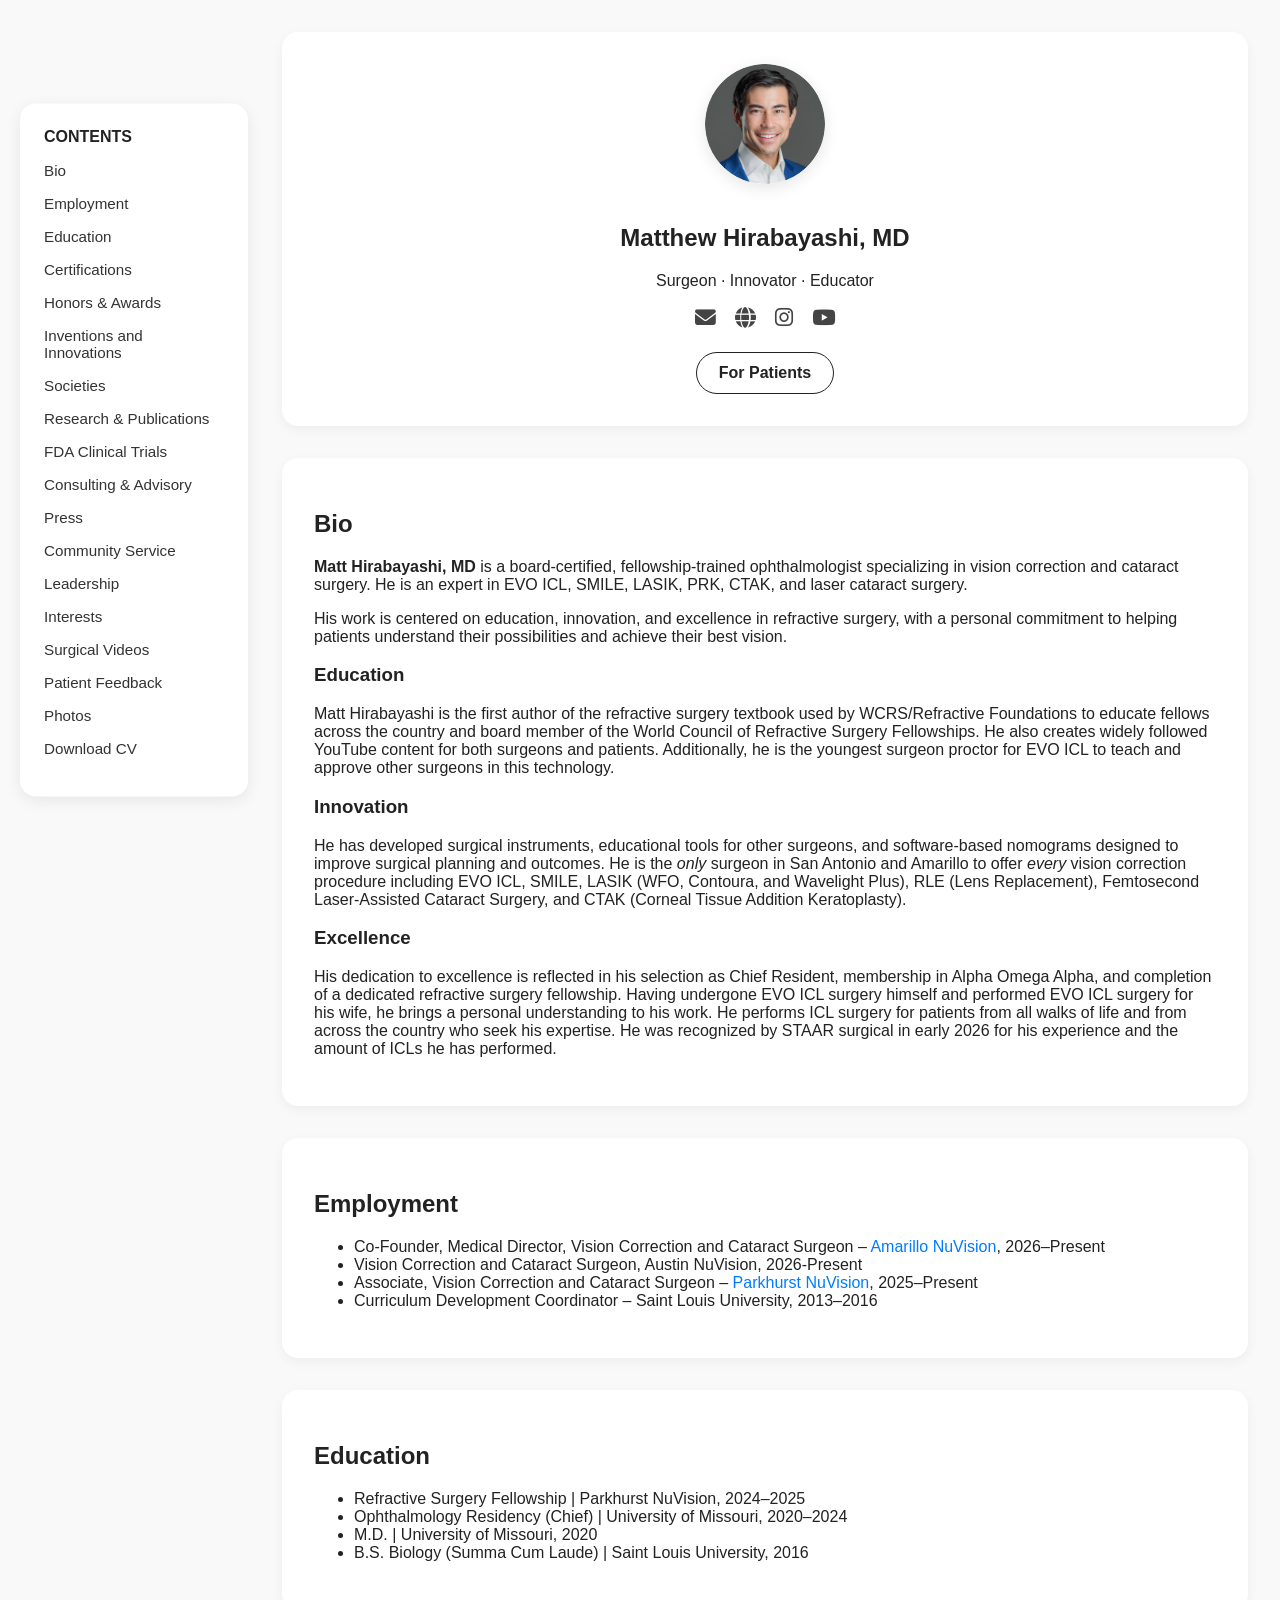
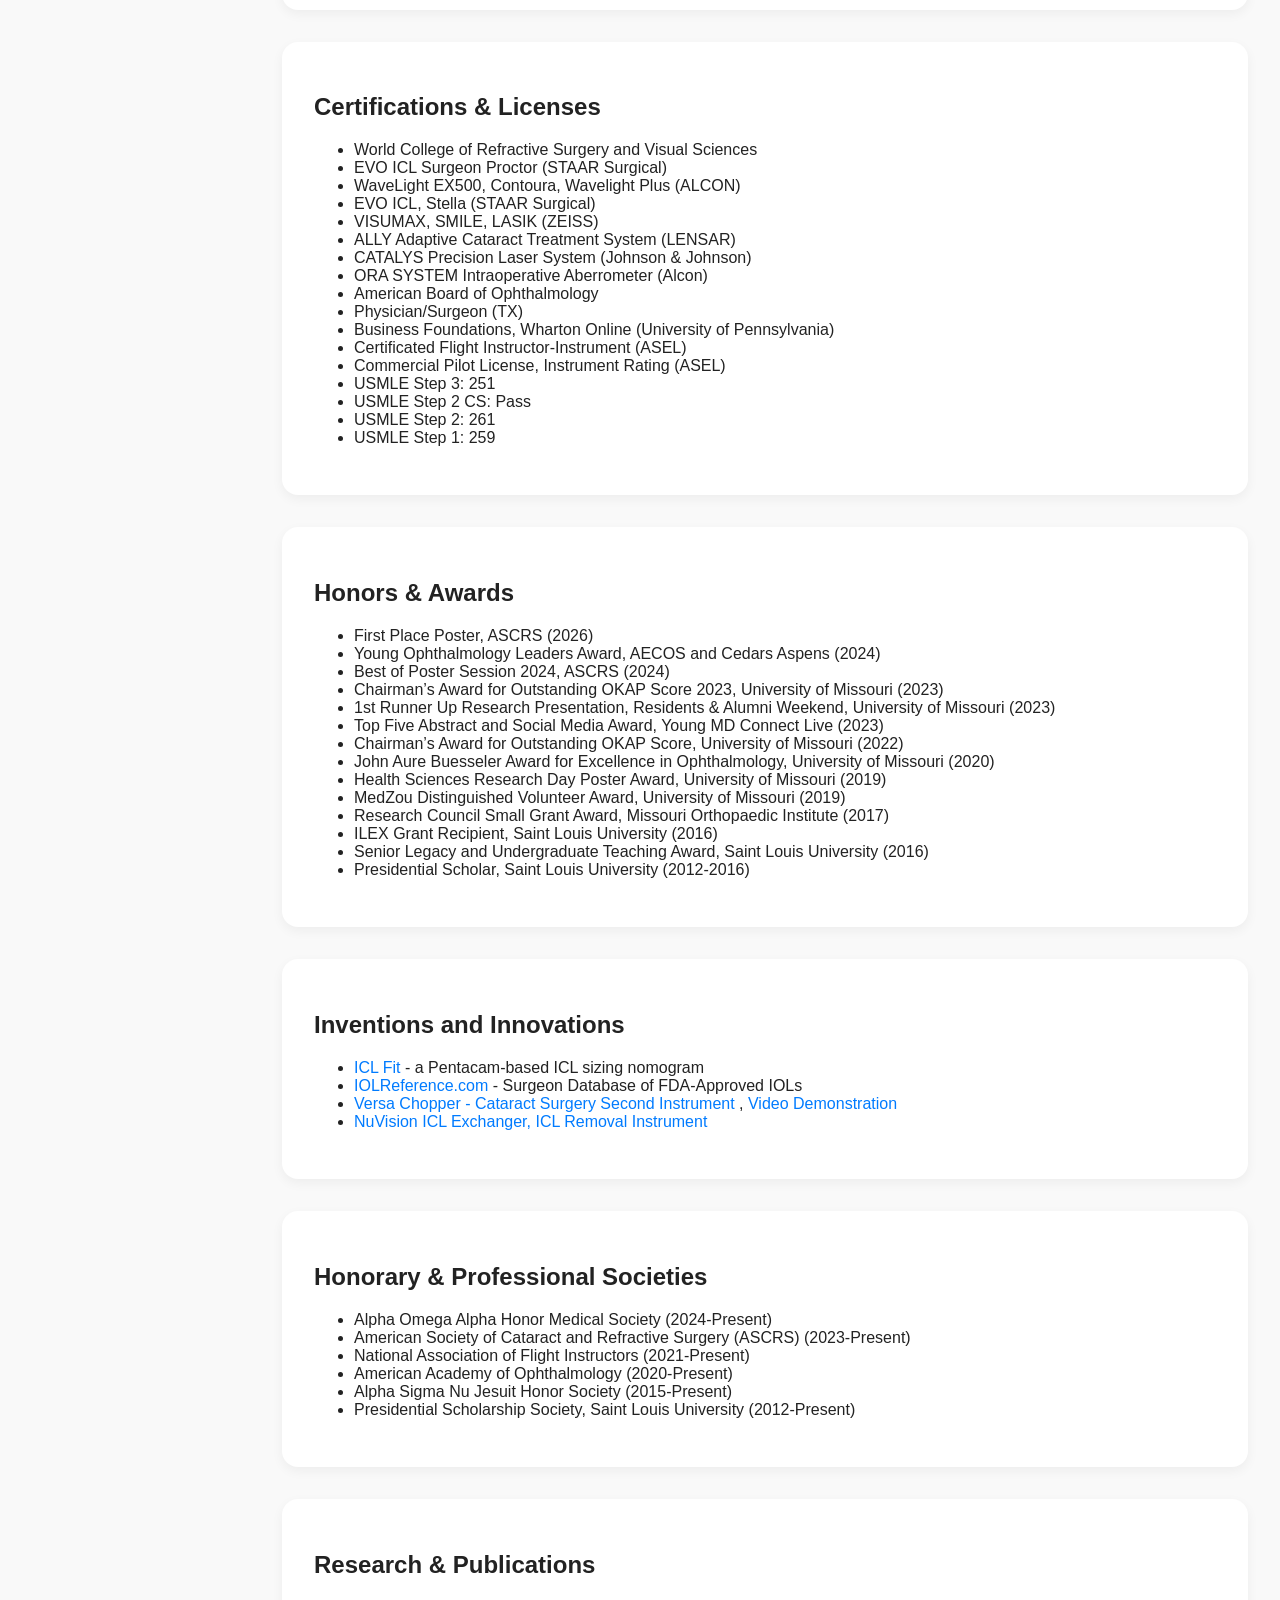
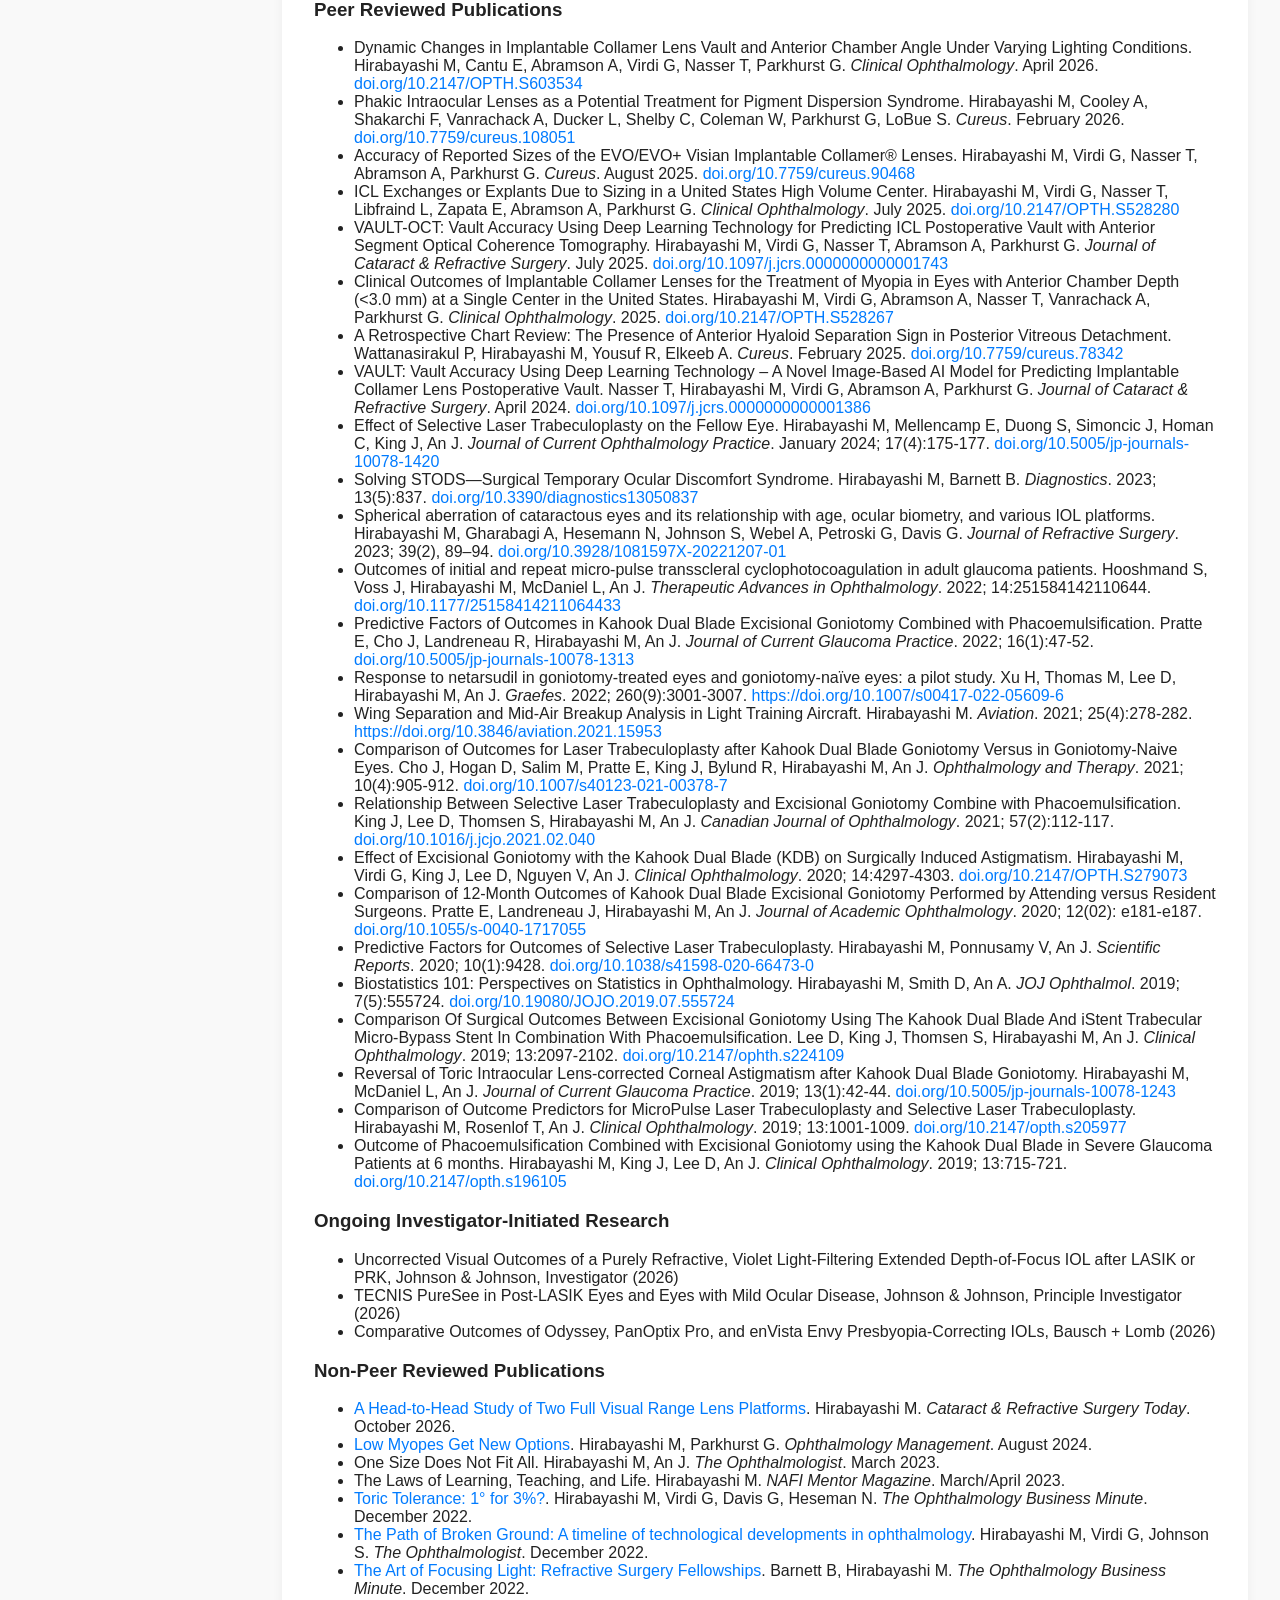
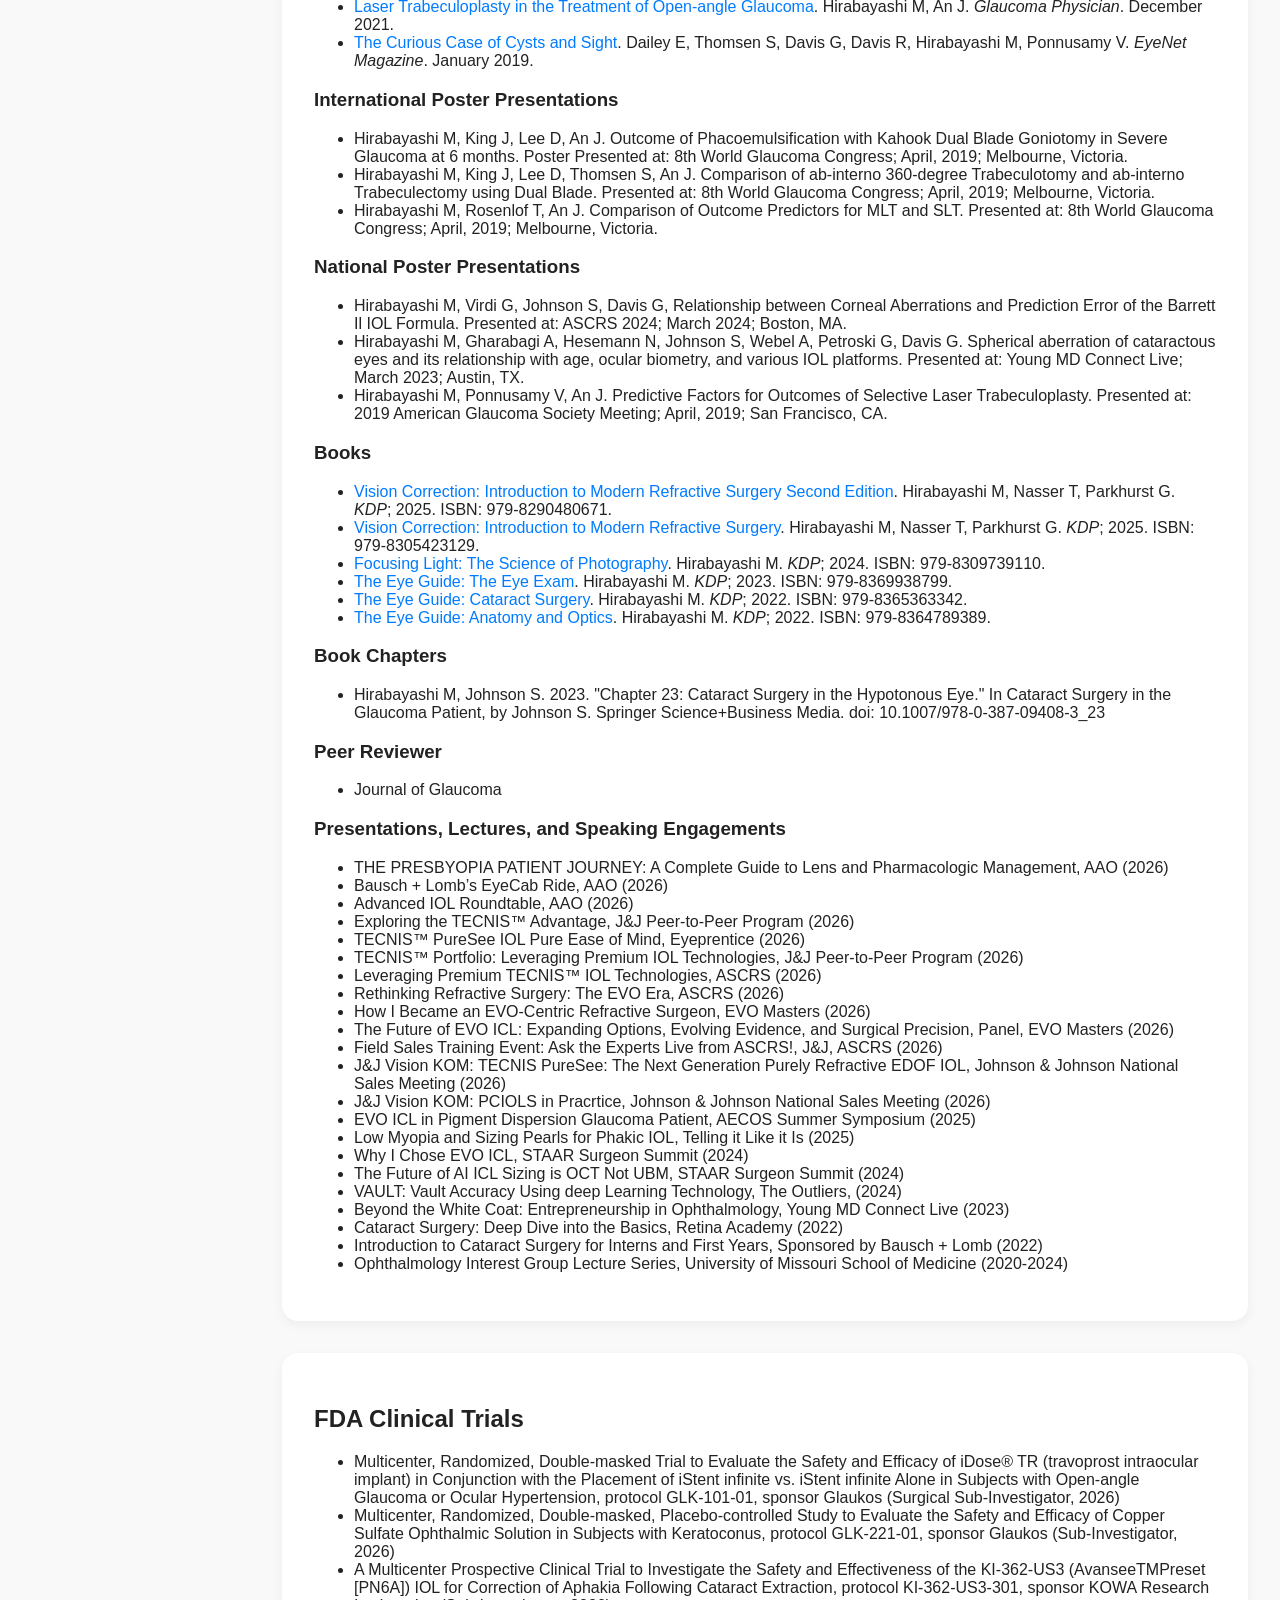
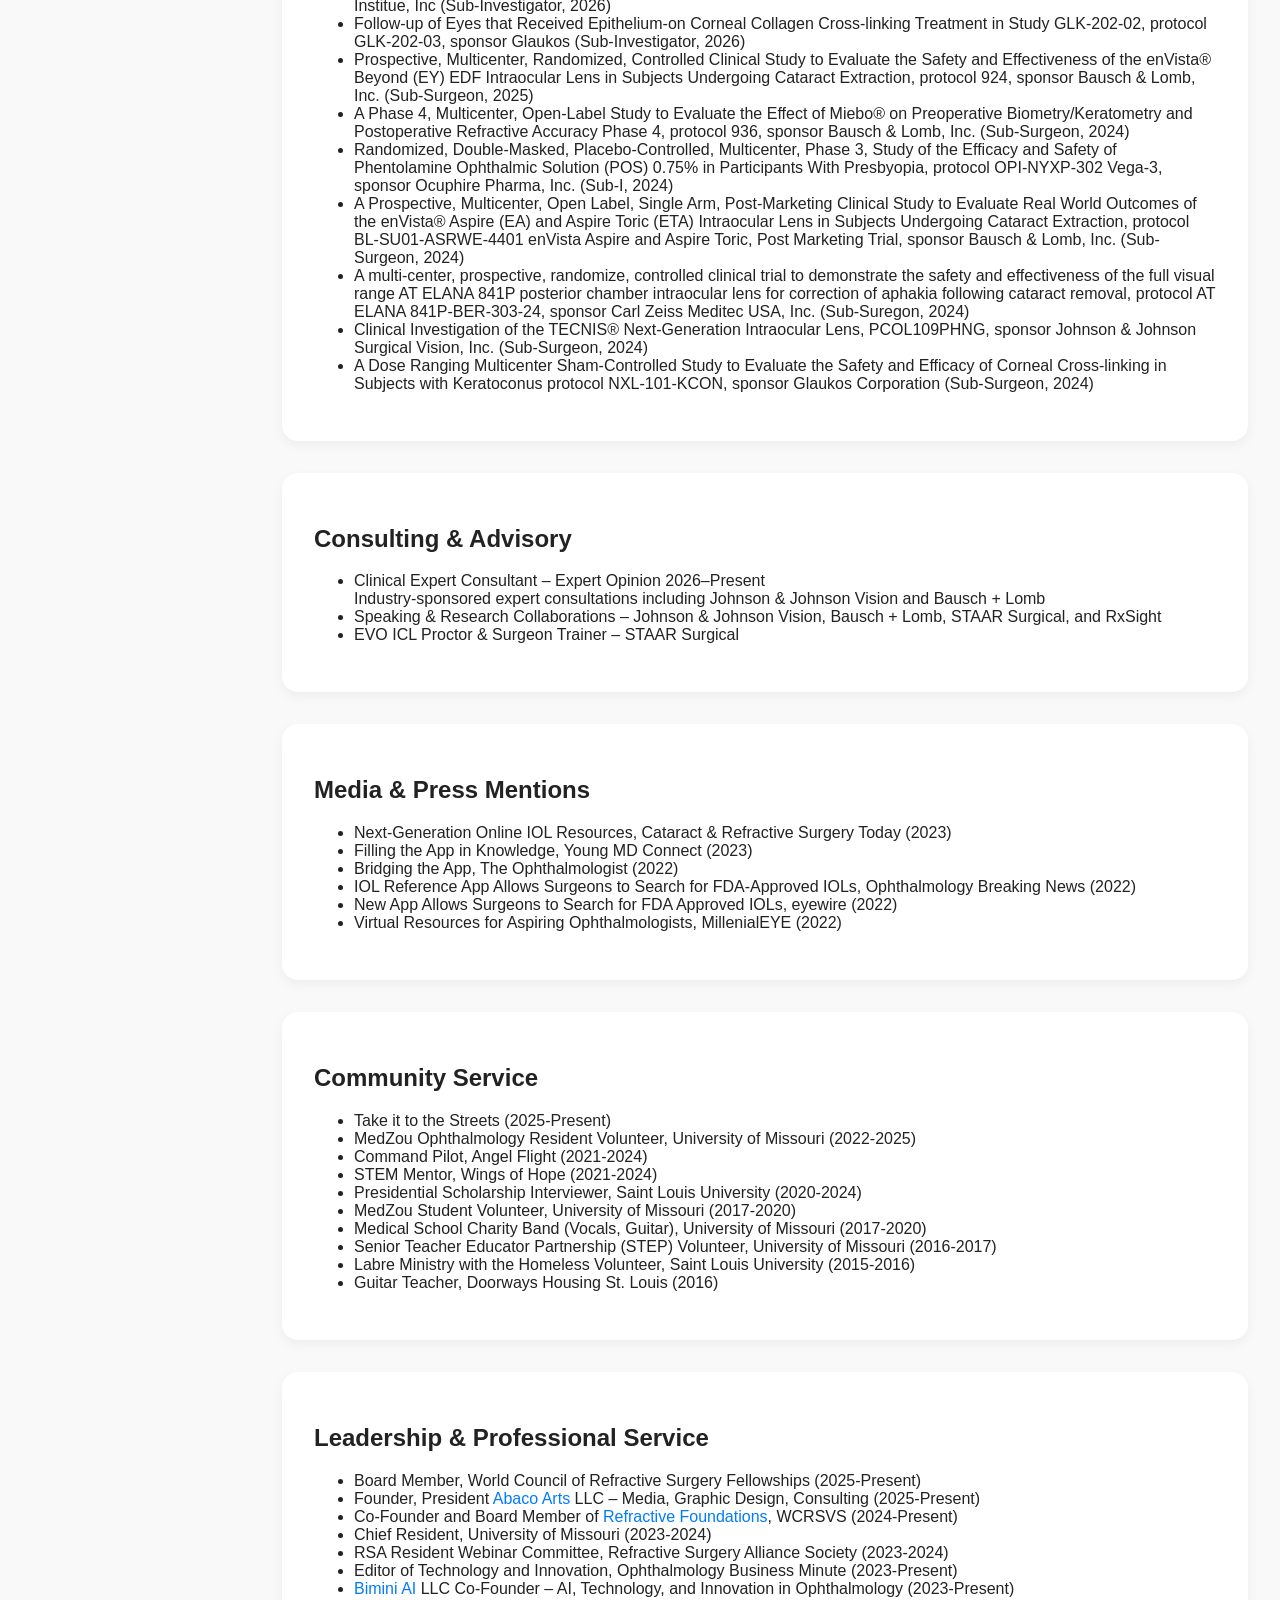
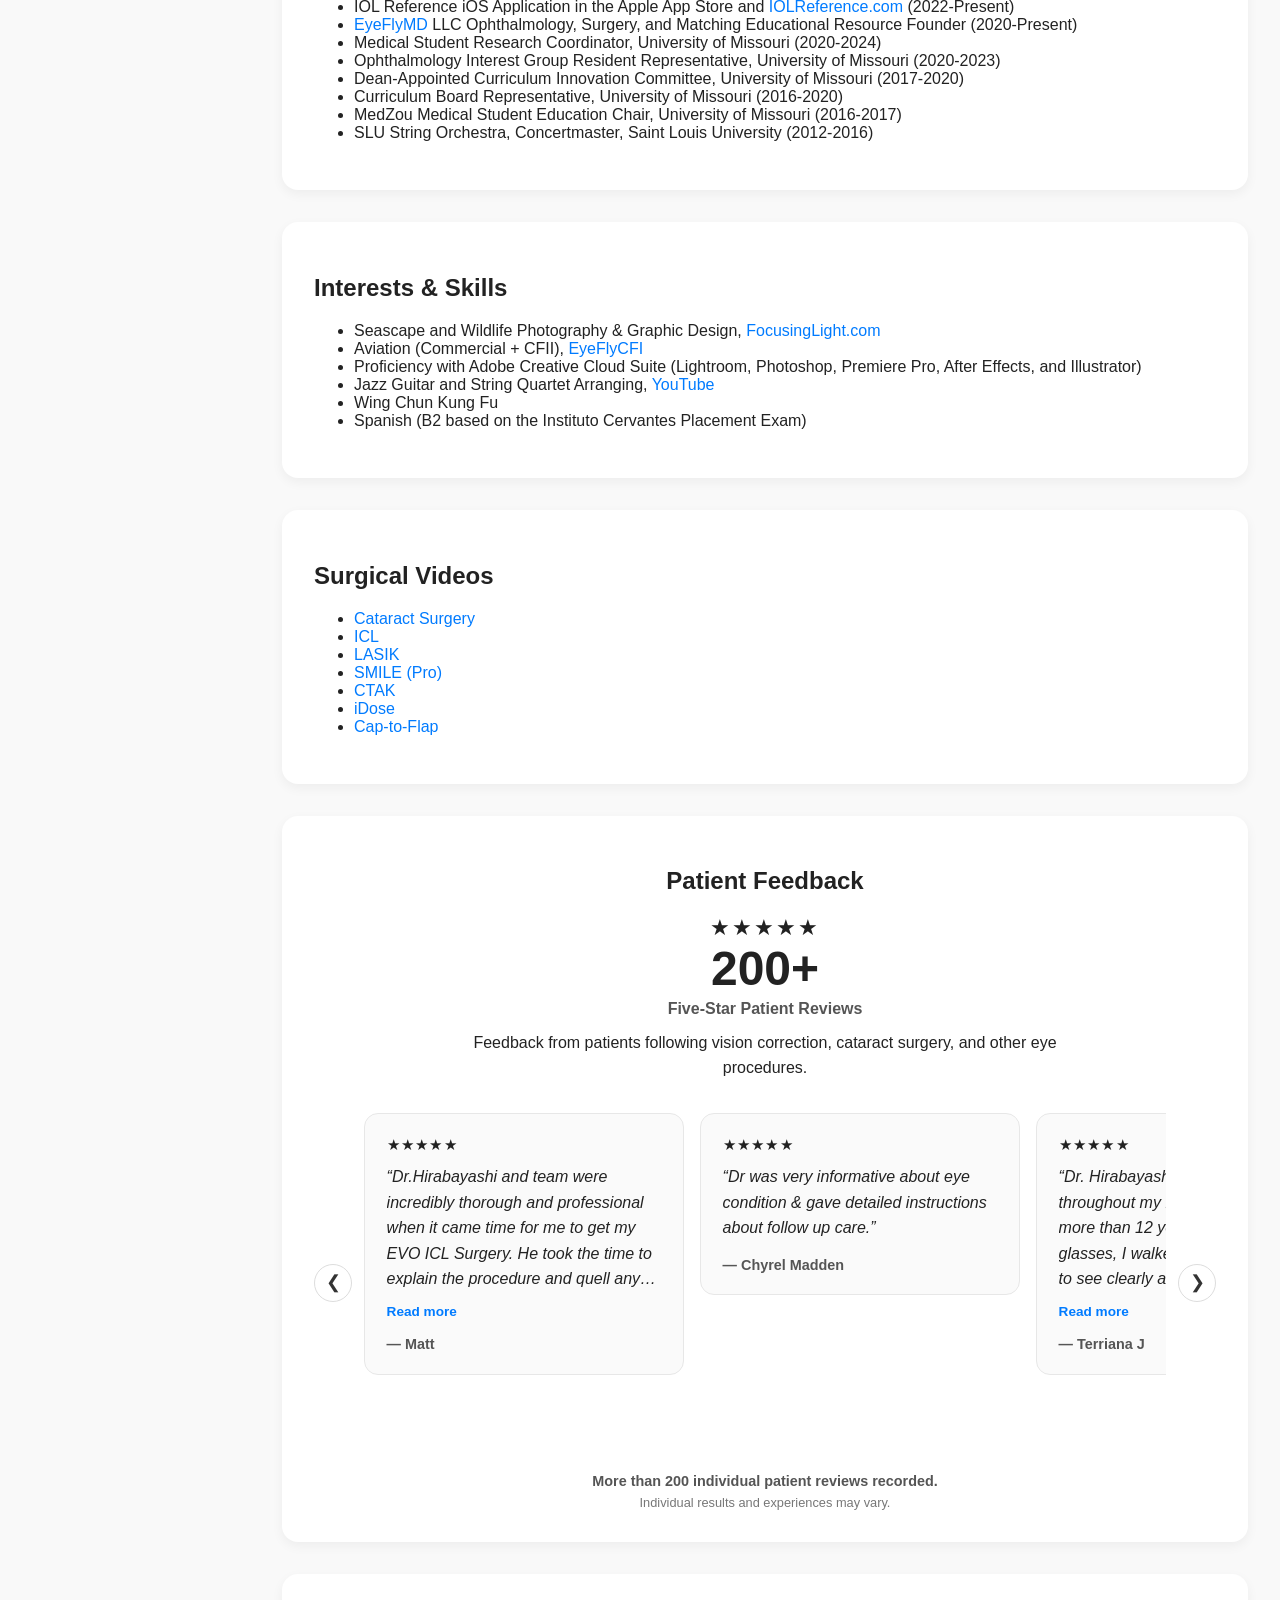
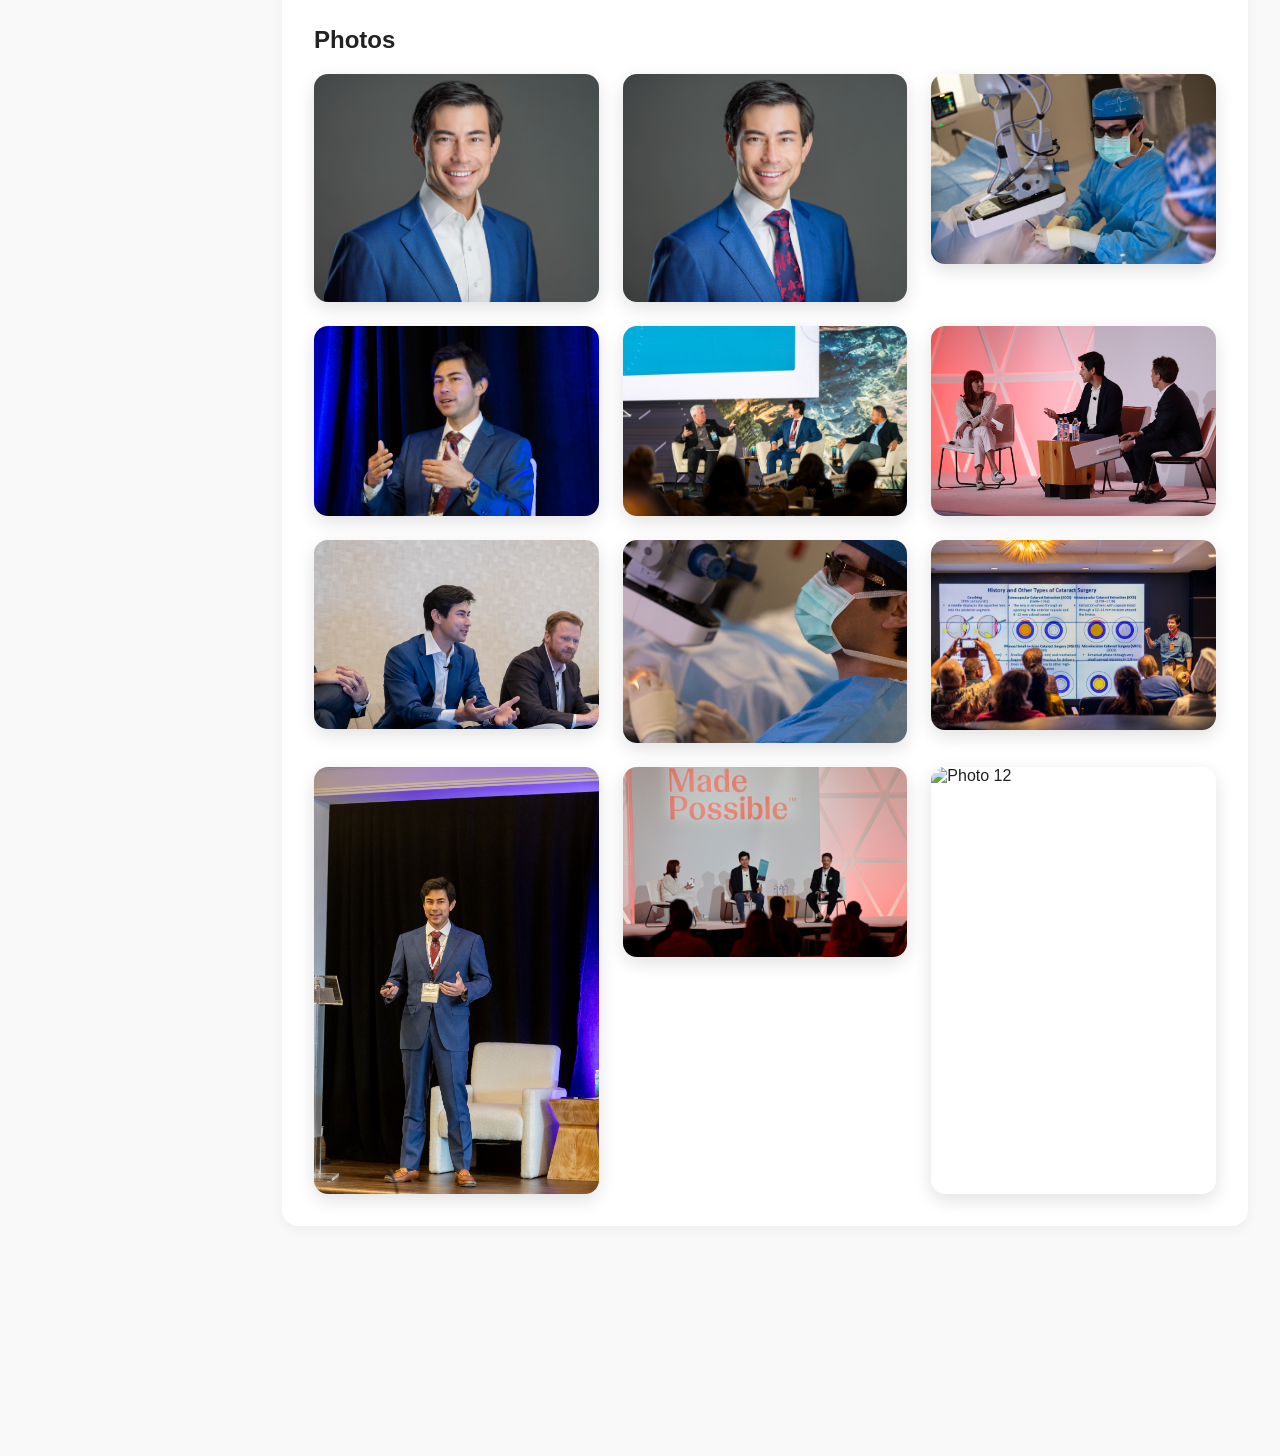
==== commit 4f3a9a10: "Update index.html" ====
--- a/index.html
+++ b/index.html
@@ -409,6 +409,7 @@
 
     .review-carousel {
       display: flex;
+      align-items: flex-start;
       gap: 1rem;
       width: 100%;
       overflow-x: auto;
@@ -443,6 +444,30 @@
       margin: 0;
       line-height: 1.6;
       font-style: italic;
+    }
+
+    .review-text.collapsed {
+      display: -webkit-box;
+      -webkit-line-clamp: 5;
+      -webkit-box-orient: vertical;
+      overflow: hidden;
+    }
+
+    .review-expand {
+      display: inline-block;
+      margin-top: 0.75rem;
+      padding: 0;
+      border: 0;
+      background: none;
+      color: #007BFF;
+      font: inherit;
+      font-size: 0.85rem;
+      font-weight: 600;
+      cursor: pointer;
+    }
+
+    .review-expand:hover {
+      text-decoration: underline;
     }
 
     .review-name {
@@ -1061,7 +1086,15 @@
     const carousel = document.getElementById("review-carousel");
     if (!carousel) return;
 
-    patientReviews.forEach(review => {
+    const randomizedReviews = [...patientReviews];
+
+    for (let i = randomizedReviews.length - 1; i > 0; i--) {
+      const j = Math.floor(Math.random() * (i + 1));
+      [randomizedReviews[i], randomizedReviews[j]] =
+        [randomizedReviews[j], randomizedReviews[i]];
+    }
+
+    randomizedReviews.forEach(review => {
       const card = document.createElement("article");
       card.className = "review-card";
 
@@ -1071,17 +1104,41 @@
 
       const text = document.createElement("p");
       text.className = "review-text";
-      text.textContent =
+
+      const reviewText =
         review.text.trim().toLowerCase() === "rating only"
-          ? "“Five-star rating”"
-          : `“${review.text}”`;
+          ? "Five-star rating"
+          : review.text;
+
+      text.textContent = `“${reviewText}”`;
+
+      if (reviewText.length > 300) {
+        text.classList.add("collapsed");
+
+        const expandButton = document.createElement("button");
+        expandButton.className = "review-expand";
+        expandButton.type = "button";
+        expandButton.textContent = "Read more";
+
+        expandButton.addEventListener("click", () => {
+          const isCollapsed = text.classList.contains("collapsed");
+          text.classList.toggle("collapsed");
+          expandButton.textContent =
+            isCollapsed ? "Show less" : "Read more";
+        });
+
+        card.appendChild(stars);
+        card.appendChild(text);
+        card.appendChild(expandButton);
+      } else {
+        card.appendChild(stars);
+        card.appendChild(text);
+      }
 
       const name = document.createElement("span");
       name.className = "review-name";
       name.textContent = `— ${review.name}`;
 
-      card.appendChild(stars);
-      card.appendChild(text);
       card.appendChild(name);
       carousel.appendChild(card);
     });
